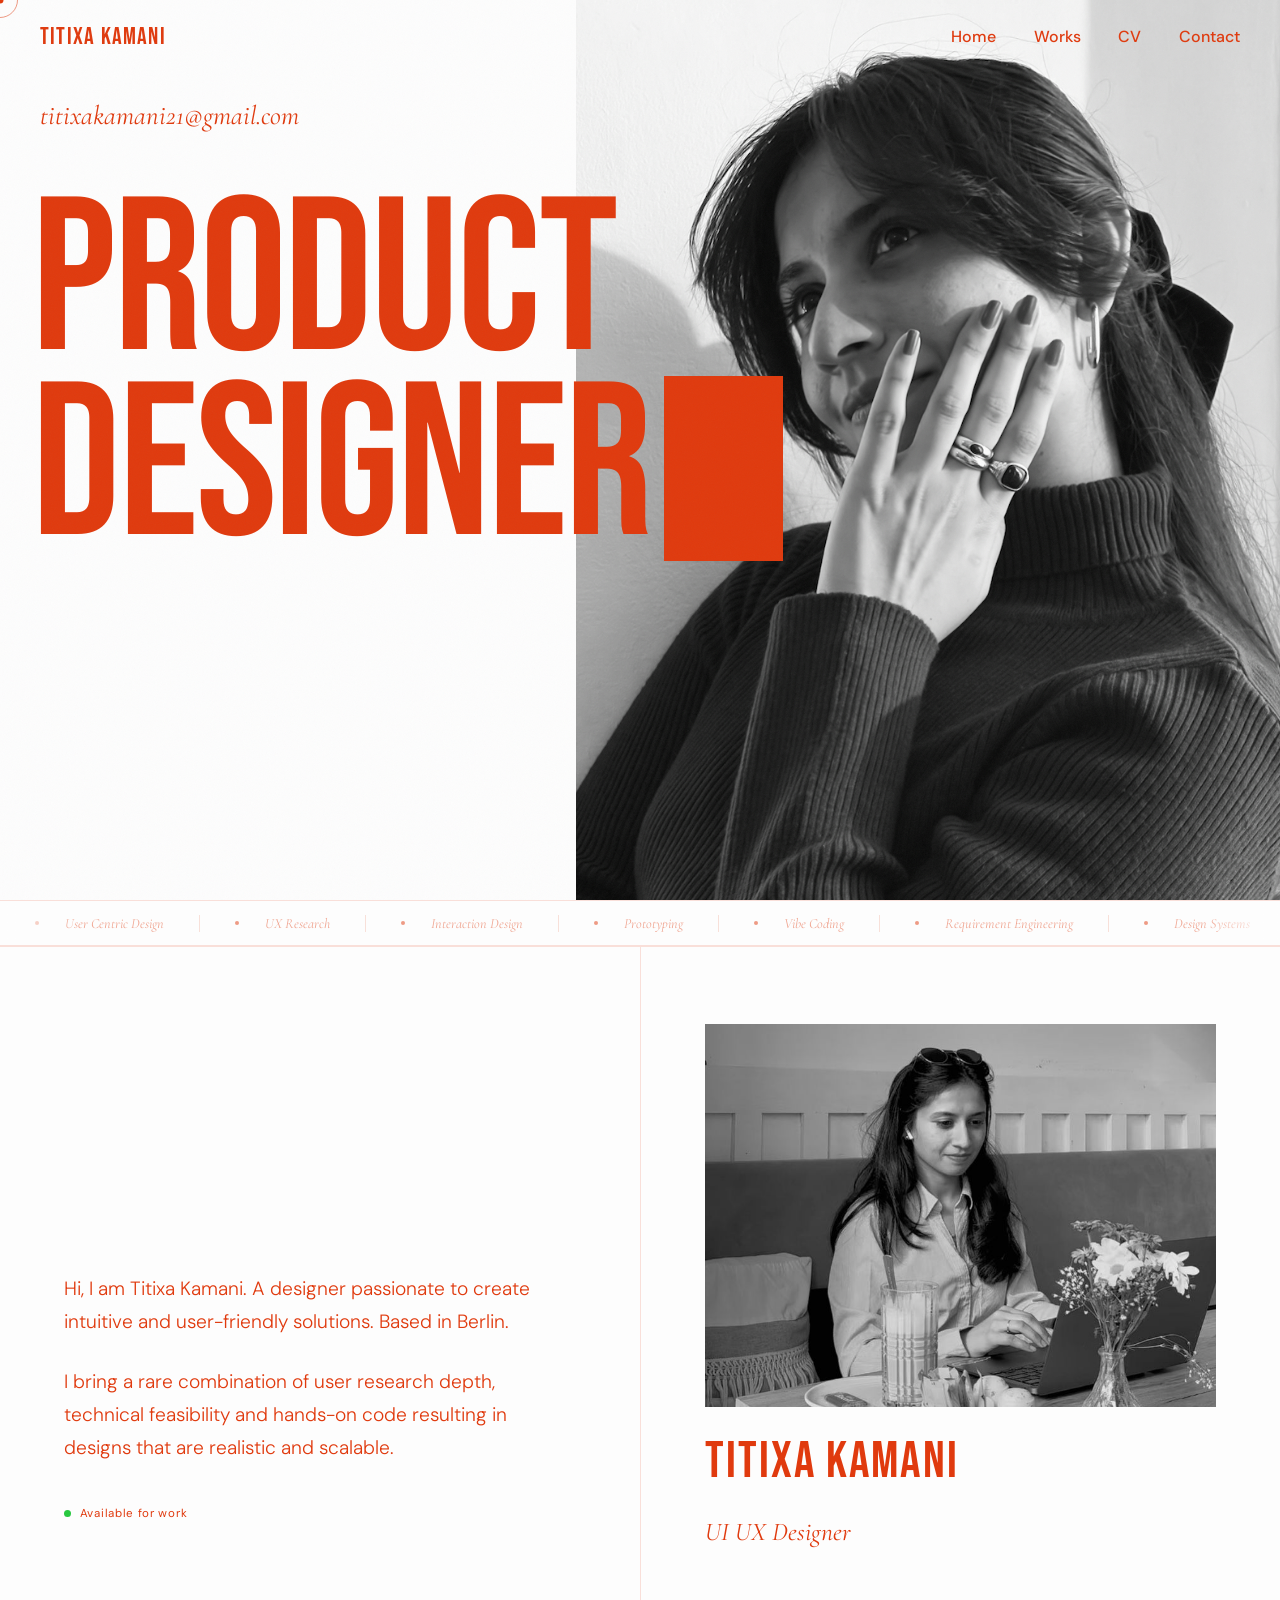
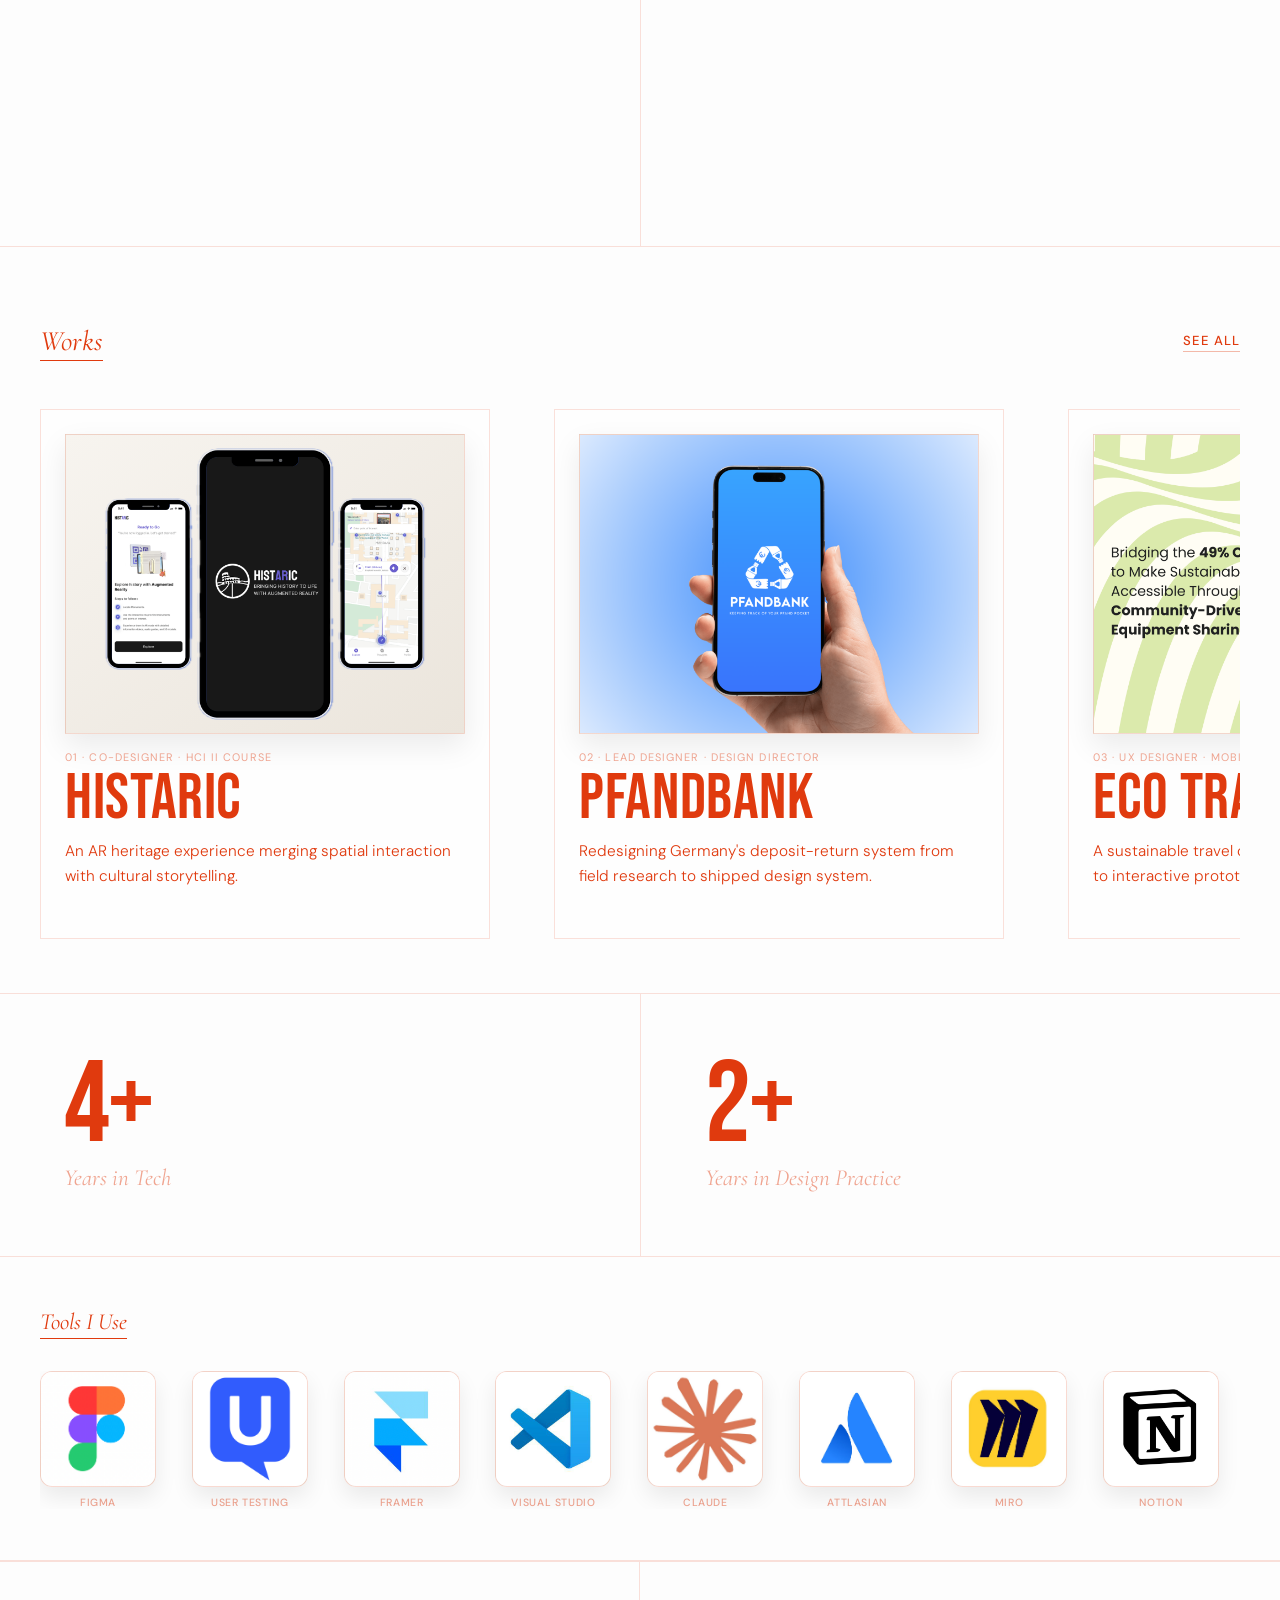
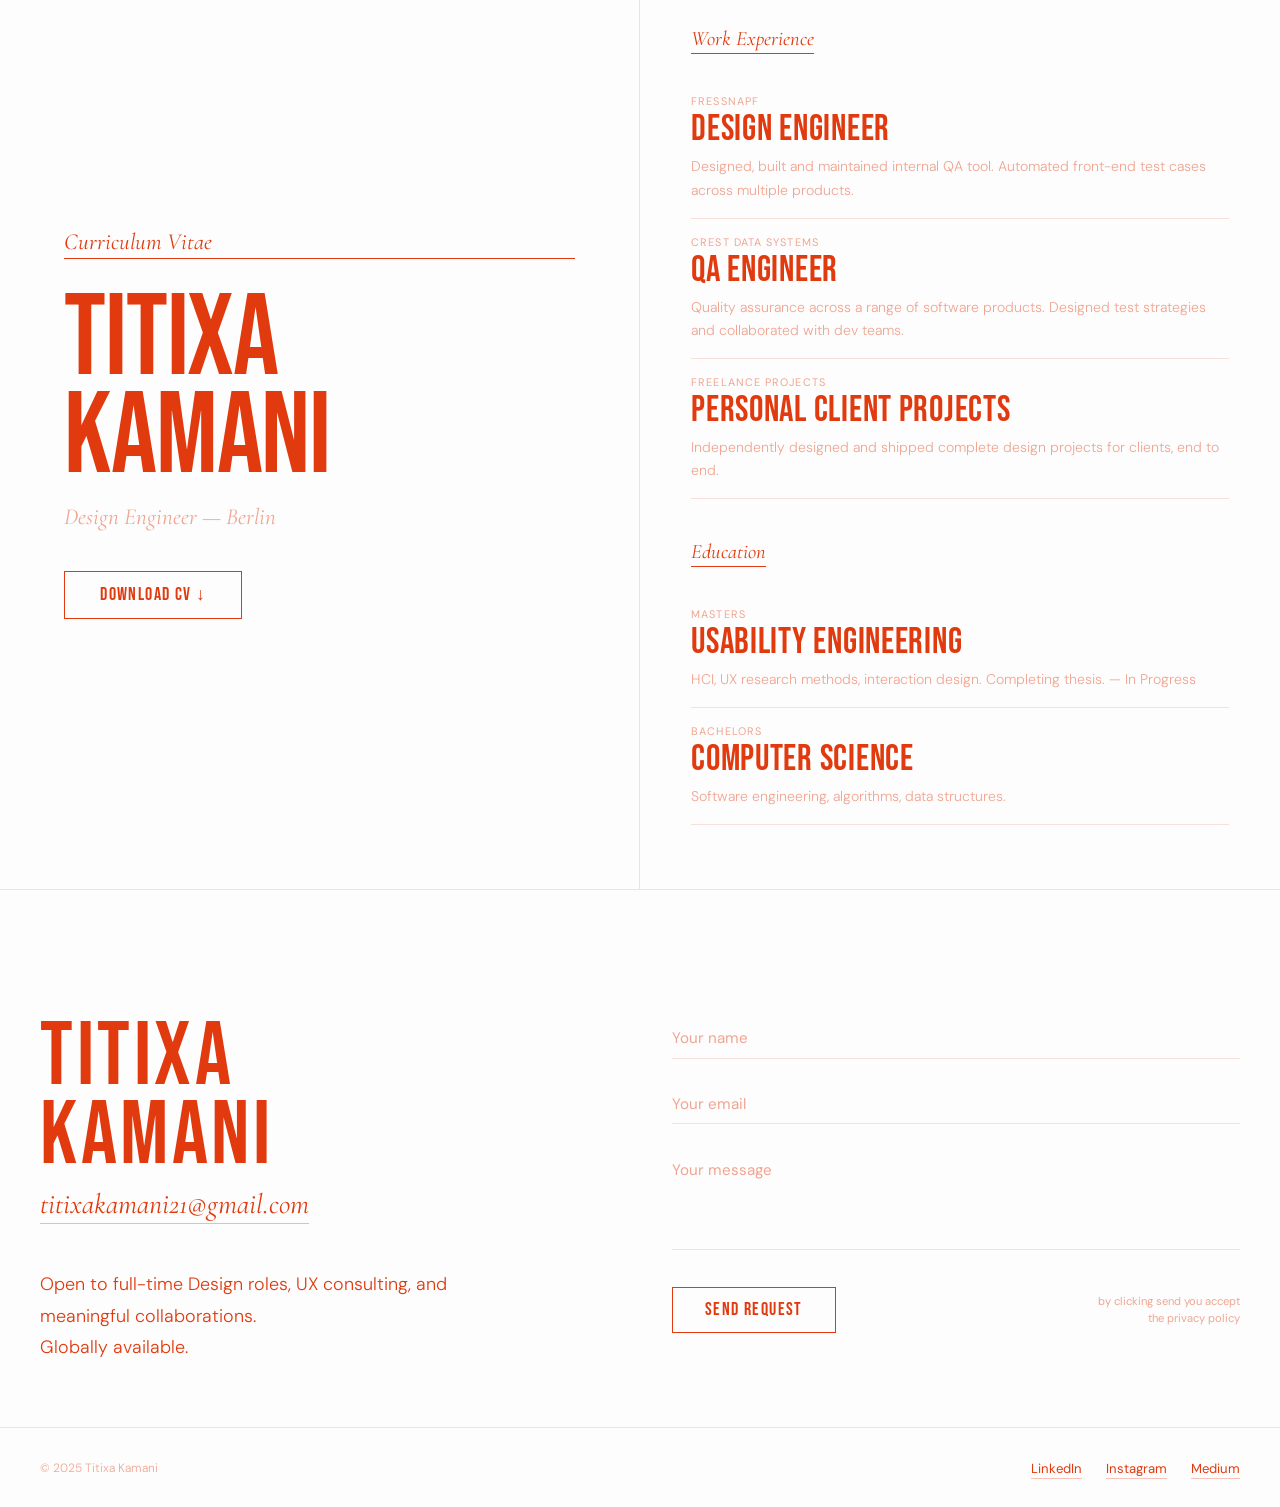
==== index.html @ 3a02780a "curated CV" ====
<!DOCTYPE html>
<html lang="en">
<head>
<meta charset="UTF-8"/>
<meta name="viewport" content="width=device-width, initial-scale=1.0"/>
<title>Titixa Kamani — Design Engineer</title>
<meta name="description" content="Titixa Kamani — Design Engineer."/>
<link rel="preconnect" href="https://fonts.googleapis.com"/>
<link rel="preconnect" href="https://fonts.gstatic.com" crossorigin/>
<link href="https://fonts.googleapis.com/css2?family=Bebas+Neue&family=Cormorant+Garamond:ital,wght@0,400;0,500;1,400;1,500&family=DM+Sans:wght@300;400;500&display=swap" rel="stylesheet"/>
<style>
:root {
  --bg:      hsla(0,0%,99.22%,1);
  --red:     #e03a0e;
  --dim:     rgba(224,58,14,0.45);
  --border:  rgba(224,58,14,0.15);
  --serif:   'Cormorant Garamond', serif;
  --sans:    'DM Sans', sans-serif;
  --display: 'Bebas Neue', sans-serif;
  --ease-out:    cubic-bezier(0.16,1,0.3,1);
  --ease-spring: cubic-bezier(0.34,1.56,0.64,1);
}
*,*::before,*::after{box-sizing:border-box;margin:0;padding:0;}
html{scroll-behavior:smooth;overflow-x:hidden;}
body{width:100%;font-family:var(--sans);color:var(--red);background:var(--bg);overflow-x:hidden;cursor:none;}
a{color:var(--red);text-decoration:none;}
img{display:block;max-width:100%;}

/* ── GRAIN ── */
#grain{position:fixed;inset:0;pointer-events:none;z-index:7000;opacity:0.035;
  background-image:url("data:image/svg+xml,%3Csvg viewBox='0 0 256 256' xmlns='http://www.w3.org/2000/svg'%3E%3Cfilter id='n'%3E%3CfeTurbulence type='fractalNoise' baseFrequency='0.88' numOctaves='4' stitchTiles='stitch'/%3E%3C/filter%3E%3Crect width='100%25' height='100%25' filter='url(%23n)'/%3E%3C/svg%3E");
  background-size:200px;will-change:background-position;}

/* ── PROGRESS ── */
#progress-bar{position:fixed;top:0;left:0;height:2px;width:0%;background:var(--red);z-index:9999;transition:width 0.06s linear;}

/* ── CURSOR ── */
#cursor-dot{position:fixed;width:7px;height:7px;background:var(--red);border-radius:50%;pointer-events:none;z-index:9998;transform:translate(-50%,-50%);transition:width .25s var(--ease-out),height .25s var(--ease-out),opacity .3s ease;}
#cursor-ring{position:fixed;width:36px;height:36px;border:1.5px solid rgba(224,58,14,.5);border-radius:50%;pointer-events:none;z-index:9997;transform:translate(-50%,-50%);transition:width .45s var(--ease-out),height .45s var(--ease-out),border-color .3s ease;}
body.cur-hover #cursor-dot{width:10px;height:10px;}
body.cur-hover #cursor-ring{width:56px;height:56px;border-color:rgba(224,58,14,.3);}
body.cur-link  #cursor-dot{width:5px;height:5px;}
body.cur-link  #cursor-ring{width:72px;height:72px;border-color:rgba(224,58,14,.22);}

/* ── PAGE TRANSITION ── */
#page-out{position:fixed;inset:0;background:var(--bg);z-index:6000;opacity:0;pointer-events:none;transition:opacity 0.5s var(--ease-out);}
#page-out.active{opacity:1;pointer-events:all;}

/* ── LOADER ── */
#loader{position:fixed;inset:0;background:var(--bg);z-index:8000;display:flex;align-items:center;justify-content:center;flex-direction:column;gap:1.8rem;}
#loader.out{animation:loaderOut 0.7s var(--ease-out) both;}
@keyframes loaderOut{from{opacity:1}to{opacity:0;pointer-events:none;visibility:hidden;}}
.loader-word{font-family:var(--display);font-size:clamp(2.5rem,7vw,6rem);letter-spacing:0.04em;overflow:hidden;line-height:1;}
.loader-word span{display:inline-block;animation:charUp .7s var(--ease-out) both;}
.loader-line{height:1px;background:linear-gradient(90deg,transparent,var(--red),transparent);width:0;animation:lineGrow .9s var(--ease-out) .5s both;}
.loader-pct{font-family:var(--sans);font-size:.7rem;letter-spacing:.2em;color:var(--dim);}
@keyframes charUp{from{transform:translateY(110%);opacity:0}to{transform:translateY(0);opacity:1}}
@keyframes lineGrow{from{width:0}to{width:240px}}

/* ── NAV ── */
nav{position:fixed;top:0;left:0;right:0;z-index:500;display:flex;align-items:center;justify-content:space-between;padding:1.4rem 2.5rem;opacity:0;transform:translateY(-12px);transition:opacity .6s ease,transform .6s var(--ease-out),background .4s ease,border-bottom .4s ease;}
nav.loaded{opacity:1;transform:translateY(0);}
nav.scrolled{background:rgba(233,230,224,.92);backdrop-filter:blur(14px);-webkit-backdrop-filter:blur(14px);border-bottom:1px solid var(--border);}
.nav-logo{font-family:var(--display);font-size:clamp(1.25rem,1.9vw,1.8rem);letter-spacing:.05em;transition:opacity .2s;}
.nav-logo:hover{opacity:.6;}
.nav-links{display:flex;gap:2.35rem;list-style:none;align-items:center;}
.nav-links a,.nav-links button{font-family:var(--sans);font-size:clamp(1rem,1.15vw,1.22rem);font-weight:500;position:relative;transition:opacity .2s;background:none;border:none;cursor:none;color:var(--red);padding:0;}
.nav-links a::after,.nav-links button::after{content:'';position:absolute;bottom:-3px;left:0;width:0;height:1px;background:var(--red);transition:width .35s var(--ease-out);}
.nav-links a:hover,.nav-links button:hover{opacity:.7;}
.nav-links a:hover::after,.nav-links button:hover::after{width:100%;}

/* ── REVEAL ── */
.reveal{opacity:0;transform:translateY(36px);transition:opacity .85s var(--ease-out),transform .85s var(--ease-out);}
.reveal-left{opacity:0;transform:translateX(-30px);transition:opacity .85s var(--ease-out),transform .85s var(--ease-out);}
.reveal-right{opacity:0;transform:translateX(30px);transition:opacity .85s var(--ease-out),transform .85s var(--ease-out);}
.reveal.visible,.reveal-left.visible,.reveal-right.visible{opacity:1;transform:none;}
.d1{transition-delay:.1s;}.d2{transition-delay:.2s;}.d3{transition-delay:.3s;}.d4{transition-delay:.4s;}

/* ── HERO ── */
#hero{min-height:100vh;position:relative;overflow:hidden;display:flex;flex-direction:column;justify-content:flex-start;padding-top:clamp(9.5rem,16vh,12.5rem);}
.hero-email{position:absolute;top:6.2rem;left:2.5rem;font-family:var(--serif);font-style:italic;font-size:clamp(1.25rem,2.1vw,2rem);z-index:10;opacity:0;transition:opacity .2s;}
.hero-email:hover{opacity:.6 !important;}
.hero-photo{position:absolute;right:0;top:0;width:55%;height:130%;z-index:1;will-change:transform;overflow:hidden;}
.hero-photo img{width:100%;height:100%;object-fit:cover;object-position:center top;display:block;}
.hero-photo-fallback{display:none;width:100%;height:100%;background:linear-gradient(135deg,#d5d0c8,#c5c0b5);}
.hero-photo img[data-failed="true"]{display:none;}
.hero-photo img[data-failed="true"] ~ .hero-photo-fallback{display:block;}
.hero-type{position:relative;z-index:2;line-height:.82;padding:0 0 .04em 2rem;margin-top:clamp(2.3rem,4.6vh,4.4rem);transform-style:preserve-3d;transition:transform .1s ease;}
.hero-line{display:block;font-family:var(--display);font-size:clamp(15vw,17vw,19vw);color:var(--red);letter-spacing:-.01em;line-height:.84;overflow:hidden;}
.hero-line-inner{display:block;transform:translateY(108%);transition:transform 1s var(--ease-out);}
.hero-line-inner.show{transform:translateY(0);}
.hero-line-type{display:block;font-family:var(--display);font-size:clamp(15vw,17vw,19vw);color:var(--red);letter-spacing:-.01em;line-height:.84;overflow:hidden;}
.hero-typewriter{display:block;transform:translateY(108%);transition:transform 1s var(--ease-out) .15s;}
.hero-typewriter.show{transform:translateY(0);}
.hero-tw-cursor{display:inline-block;width:.55em;height:.85em;background:var(--red);margin-left:.06em;vertical-align:bottom;animation:cursorBlink .85s step-end infinite;}
@keyframes cursorBlink{0%,100%{opacity:1}50%{opacity:0}}
.hero-sub{position:relative;z-index:10;text-align:left;margin-left:2.5rem;margin-top:1rem;opacity:0;transform:translateY(10px);transition:opacity .6s ease,transform .6s var(--ease-out);}
.hero-sub.show{opacity:1;transform:translateY(0);}
.hero-sub span{font-family:var(--serif);font-style:italic;font-size:clamp(1.05rem,1.9vw,1.65rem);display:block;}

/* ── MARQUEE ── */
.marquee-strip{border-top:1px solid var(--border);border-bottom:1px solid var(--border);overflow:hidden;padding:.85rem 0;background:var(--bg);position:relative;z-index:2;}
.marquee-strip::before,.marquee-strip::after{content:'';position:absolute;top:0;bottom:0;width:80px;z-index:2;pointer-events:none;}
.marquee-strip::before{left:0;background:linear-gradient(to right,var(--bg),transparent);}
.marquee-strip::after{right:0;background:linear-gradient(to left,var(--bg),transparent);}
.marquee-track{display:flex;width:max-content;animation:marqueeRoll 28s linear infinite;}
.marquee-row{display:flex;align-items:center;white-space:nowrap;}
.marquee-item{display:flex;align-items:center;gap:1.6rem;padding:0 2.2rem;font-family:var(--serif);font-style:italic;font-size:clamp(.82rem,1.1vw,1rem);color:var(--dim);border-right:1px solid var(--border);}
.marquee-item:last-child{border-right:none;}
.marquee-dot{width:4px;height:4px;border-radius:50%;background:var(--red);opacity:.5;flex-shrink:0;}
@keyframes marqueeRoll{to{transform:translateX(-50%);}}

/* ── INFO ── */
#info{display:grid;grid-template-columns:1fr 1fr;min-height:100vh;border-top:1px solid var(--border);}
.info-left{padding:clamp(4rem,8vw,8rem) clamp(2rem,5vw,5rem);display:flex;flex-direction:column;justify-content:center;}
.info-left p{font-family:var(--sans);font-size:clamp(1rem,1.5vw,1.3rem);line-height:1.72;font-weight:300;max-width:38ch;}
.info-left p+p{margin-top:1.4em;}
.info-highlight{font-weight:500;color:var(--red);}
.info-right{padding:clamp(3rem,6vw,6rem) clamp(2rem,5vw,5rem);border-left:1px solid var(--border);display:flex;flex-direction:column;justify-content:flex-start;gap:1.8rem;}
.info-photo{width:100%;aspect-ratio:4/3;object-fit:cover;object-position:top center;display:block;background:#ccc8c0;}
.info-name{font-family:var(--display);font-size:clamp(2.4rem,4vw,4rem);letter-spacing:.04em;line-height:1;}
.info-role{font-family:var(--serif);font-style:italic;font-size:clamp(1.2rem,2vw,1.9rem);}
/* word-wave */
.word-wave .w{display:inline-block;opacity:0;transform:translateY(16px);transition:opacity 0.5s var(--ease-out),transform 0.5s var(--ease-out);}
.word-wave .w.show{opacity:1;transform:translateY(0);}
/* status badge */
.info-status{display:inline-flex;align-items:center;gap:.55rem;font-family:var(--sans);font-size:.72rem;font-weight:400;letter-spacing:.06em;color:var(--red);opacity:0;transform:translateY(8px);transition:opacity .7s var(--ease-out) .3s,transform .7s var(--ease-out) .3s;}
.info-status.show{opacity:1;transform:translateY(0);}
.status-dot{width:7px;height:7px;border-radius:50%;background:#28c840;flex-shrink:0;animation:statusPulse 2.2s ease-in-out infinite;}
@keyframes statusPulse{0%,100%{box-shadow:0 0 0 0 rgba(40,200,64,.55);}50%{box-shadow:0 0 0 5px rgba(40,200,64,0);}}

/* ── STATS STRIP ── */
#stats-strip{border-top:1px solid var(--border);display:grid;grid-template-columns:1fr 1fr;}
.stat-block{padding:clamp(2.5rem,5vw,5rem) clamp(2rem,5vw,5rem);display:flex;flex-direction:column;gap:.5rem;opacity:0;transform:translateY(20px);transition:opacity .8s var(--ease-out),transform .8s var(--ease-out);}
.stat-block:last-child{border-left:1px solid var(--border);}
.stat-block.visible{opacity:1;transform:translateY(0);}
.stat-block:nth-child(2){transition-delay:.15s;}
.stat-number{font-family:var(--display);font-size:clamp(4rem,9vw,9rem);letter-spacing:-.02em;line-height:.85;}
.stat-label{font-family:var(--serif);font-style:italic;font-size:clamp(1rem,1.8vw,1.6rem);color:var(--dim);}

/* ── WORKS ── */
#works{border-top:1px solid var(--border);padding:clamp(3rem,6vw,6rem) 2.5rem clamp(2rem,4vw,4rem);}
.works-header{margin-bottom:clamp(2rem,4vw,3rem);display:flex;align-items:center;justify-content:space-between;gap:1.5rem;flex-wrap:wrap;}
.works-header-label{font-family:var(--serif);font-style:italic;font-size:clamp(1.3rem,2.2vw,2rem);border-bottom:1px solid var(--red);display:inline-block;padding-bottom:2px;}
.works-header-actions{display:flex;align-items:center;gap:1rem;flex-wrap:wrap;}
.works-hint{font-family:var(--sans);font-size:.75rem;letter-spacing:.12em;text-transform:uppercase;color:var(--dim);}
.works-see-all{font-family:var(--sans);font-size:.82rem;font-weight:500;letter-spacing:.08em;text-transform:uppercase;background:none;border:none;border-bottom:1px solid rgba(224,58,14,.35);color:var(--red);padding:0 0 2px;cursor:none;transition:opacity .2s ease,border-color .2s ease;}
.works-see-all:hover{opacity:.7;border-color:var(--red);}
.works-rail{display:grid;grid-auto-flow:column;grid-auto-columns:minmax(450px,45vw);gap:4rem;overflow-x:auto;overflow-y:visible;scroll-snap-type:x proximity;padding-bottom:.2rem;scrollbar-width:thin;scrollbar-color:rgba(224,58,14,.35) transparent;}
.works-rail::-webkit-scrollbar{height:8px;}
.works-rail::-webkit-scrollbar-thumb{background:rgba(224,58,14,.3);border-radius:999px;}
.works-rail.show-all{grid-auto-flow:row;grid-auto-columns:unset;grid-template-columns:repeat(3,minmax(0,1fr));overflow:visible;}
.project-card{border:1px solid var(--border);display:flex;flex-direction:column;min-height:100%;min-height:530px;padding:1.5rem;text-decoration:none;position:relative;overflow:hidden;background:rgba(255,255,255,.4);scroll-snap-align:start;transition:border-color .3s ease,transform .35s var(--ease-out),box-shadow .35s var(--ease-out);}
.project-row-wash{position:absolute;inset:0;background:var(--red);transform:translateY(100%);transition:transform 0.65s cubic-bezier(0.4,0,0.2,1);pointer-events:none;z-index:0;}
.project-card:hover .project-row-wash{transform:translateY(0);}
.project-row-left{display:flex;flex-direction:column;gap:.4rem;position:relative;z-index:1;flex:1;padding-top:1rem;}
.project-meta{font-family:var(--sans);font-size:.68rem;font-weight:400;letter-spacing:.1em;text-transform:uppercase;color:var(--dim);transition:color 0.3s ease;}
.project-title{font-family:var(--display);font-size:clamp(2.4rem,5vw,4.8rem);letter-spacing:.01em;line-height:.9;transition:color 0.3s ease,letter-spacing .35s var(--ease-out);}
.project-desc{font-family:var(--sans);font-size:clamp(.85rem,1.2vw,1rem);font-weight:300;line-height:1.6;max-width:40ch;margin-top:.3rem;color:var(--red);transition:color 0.3s ease;}
.project-card:hover .project-meta,.project-card:hover .project-title,.project-card:hover .project-desc{color:var(--bg);}
.project-row-right{display:flex;flex-direction:column;align-items:flex-start;gap:.8rem;position:relative;z-index:1;}
.project-thumb{width:100%;aspect-ratio:4/3;border:1px solid var(--border);overflow:hidden;background:linear-gradient(145deg,#f7f4ef,#ebe5dc);box-shadow:0 12px 28px rgba(0,0,0,.08);transition:transform .45s var(--ease-out),border-color .3s ease,box-shadow .3s ease;}
.project-thumb img{width:100%;height:100%;object-fit:cover;object-position:center;transition:transform .55s var(--ease-out);}
.project-card:hover{transform:translateY(-6px);border-color:rgba(224,58,14,.22);box-shadow:0 20px 44px rgba(224,58,14,.12);}
.project-card:hover .project-thumb{border-color:rgba(233,230,224,.35);box-shadow:0 18px 36px rgba(0,0,0,.15);}
.project-card:hover .project-thumb img{transform:scale(1.04);}

/* ── TOOLS — icon strip ── */
#tools{border-top:1px solid var(--border);}
.tools-strip-wrap{padding:clamp(2.5rem,4vw,4rem) 2.5rem;border-bottom:1px solid var(--border);}
.tools-strip-label{font-family:var(--serif);font-style:italic;font-size:clamp(1.1rem,1.8vw,1.7rem);border-bottom:1px solid var(--red);display:inline-block;padding-bottom:2px;margin-bottom:2rem;}
.tools-marquee{overflow-x:hidden;overflow-y:visible;position:relative;}
.tools-icon-track{display:flex;width:max-content;animation:toolsMarquee 24s linear infinite;will-change:transform;}
.tools-icon-row{display:flex;align-items:center;gap:clamp(1.2rem,2.8vw,3rem);flex-wrap:nowrap;padding-right:clamp(1.5rem,4vw,4rem);}
:root{--tool-frame-size:116px;}
.tool-icon-item{
  display:flex;flex-direction:column;align-items:center;gap:.55rem;
  opacity:1;transform:none;transition:none;
  width:var(--tool-frame-size);min-width:var(--tool-frame-size);max-width:var(--tool-frame-size);
  transform-style:preserve-3d;
}
.tool-icon-item.visible{opacity:1;transform:none;}
.tool-icon-item:nth-child(1){transition-delay:.05s;}
.tool-icon-item:nth-child(2){transition-delay:.12s;}
.tool-icon-item:nth-child(3){transition-delay:.19s;}
.tool-icon-item:nth-child(4){transition-delay:.26s;}
.tool-icon-item:nth-child(5){transition-delay:.33s;}
.tool-icon-item:nth-child(6){transition-delay:.40s;}
.tool-icon-item:nth-child(7){transition-delay:.47s;}
.tool-icon-placeholder{
  width:var(--tool-frame-size);
  height:var(--tool-frame-size);
  border:1px solid rgba(224,58,14,.18);
  border-radius:12px;
  display:flex;align-items:center;justify-content:center;
  overflow:hidden;
  background:linear-gradient(145deg,#ffffff,#f1eee8);
  box-shadow:0 10px 22px rgba(0,0,0,.08),inset 0 1px 0 rgba(255,255,255,.9),inset 0 -1px 0 rgba(0,0,0,.05);
  transform-style:preserve-3d;
  transition:none;
}
.tool-icon-placeholder img{
  width:100%;
  height:100%;
  object-fit:cover;
  object-position:center;
  display:block;
}
.tool-icon-placeholder img.fit-tight{transform:none;}
.tool-icon-placeholder img.fit-tight-plus{transform:none;}
.tool-icon-placeholder.empty::after{content:'';display:block;width:40%;height:40%;border:1px dashed var(--dim);border-radius:50%;}
.tool-icon-item:hover .tool-icon-placeholder{transform:none;border-color:rgba(224,58,14,.18);box-shadow:0 10px 22px rgba(0,0,0,.08),inset 0 1px 0 rgba(255,255,255,.9),inset 0 -1px 0 rgba(0,0,0,.05);}
.tool-icon-label{font-family:var(--sans);font-size:clamp(.58rem,.82vw,.76rem);font-weight:500;letter-spacing:.06em;text-transform:uppercase;color:var(--dim);transition:none;text-align:center;white-space:nowrap;}
.tool-icon-item:hover .tool-icon-label{color:var(--dim);}
.tools-strip-wrap:hover .tools-icon-track{animation-play-state:paused;}
@keyframes toolsMarquee{from{transform:translateX(0);}to{transform:translateX(-50%);}}
@media (prefers-reduced-motion: reduce){.tools-icon-track{animation:none;}}

/* ── MY PROCESS — full width ── */
.process-full{display:grid;grid-template-columns:1fr 1fr;min-height:70vh;}
.process-full-left{padding:clamp(4rem,7vw,7rem) clamp(2rem,5vw,5rem);display:flex;flex-direction:column;justify-content:center;border-right:1px solid var(--border);}
.process-full-right{padding:clamp(3rem,5vw,5rem) clamp(2rem,4vw,4rem);display:flex;flex-direction:column;justify-content:center;}
.process-heading{font-family:var(--serif);font-style:italic;font-size:clamp(1.2rem,2vw,1.9rem);border-bottom:1px solid var(--red);display:inline-block;padding-bottom:2px;margin-bottom:.6rem;opacity:0;transform:translateY(16px);transition:opacity .7s var(--ease-out),transform .7s var(--ease-out);}
.process-heading.visible{opacity:1;transform:translateY(0);}
.process-big-title{font-family:var(--display);font-size:clamp(4rem,9vw,10rem);letter-spacing:-.01em;line-height:.85;opacity:0;transform:translateY(24px);transition:opacity .8s var(--ease-out) .1s,transform .8s var(--ease-out) .1s;}
.process-big-title.visible{opacity:1;transform:translateY(0);}
.process-sub{font-family:var(--sans);font-size:clamp(.82rem,1.2vw,1rem);font-weight:300;color:var(--dim);margin-top:1.2rem;max-width:30ch;opacity:0;transition:opacity .7s var(--ease-out) .2s;}
.process-sub.visible{opacity:1;}
.process-timeline{display:flex;flex-direction:column;gap:0;width:100%;opacity:0;transform:translateY(20px);transition:opacity .7s var(--ease-out) .2s,transform .7s var(--ease-out) .2s;}
.process-timeline.visible{opacity:1;transform:translateY(0);}
.process-line-track{position:relative;height:2px;background:var(--border);margin:1.4rem 0;overflow:visible;}
.process-line-fill{position:absolute;left:0;top:0;height:100%;width:0%;background:var(--red);transition:width 1.6s cubic-bezier(0.4,0,0.2,1);}
.process-line-fill.go{width:100%;}
.process-step-row{display:grid;grid-template-columns:auto 1fr;gap:1rem;align-items:start;padding:.8rem 0;border-bottom:1px solid var(--border);opacity:0;transform:translateX(-16px);transition:opacity .6s var(--ease-out),transform .6s var(--ease-out);}
.process-step-row:first-child{border-top:1px solid var(--border);}
.process-step-row.visible{opacity:1;transform:translateX(0);}
.process-step-row:nth-child(1){transition-delay:.05s;}
.process-step-row:nth-child(2){transition-delay:.18s;}
.process-step-row:nth-child(3){transition-delay:.31s;}
.process-step-row:nth-child(4){transition-delay:.44s;}
.process-step-num{font-family:var(--sans);font-size:.65rem;font-weight:400;letter-spacing:.12em;color:var(--dim);min-width:2rem;padding-top:.4rem;transition:color .4s ease;}
.process-step-body{}
.process-step-name{font-family:var(--display);font-size:clamp(1.8rem,3.5vw,3.2rem);letter-spacing:.02em;line-height:.9;color:var(--dim);transition:color .4s ease,letter-spacing .35s var(--ease-out);}
.process-step-row.active .process-step-num{color:var(--red);}
.process-step-row.active .process-step-name{color:var(--red);letter-spacing:.05em;}
.process-arrow{font-family:var(--sans);font-size:.7rem;letter-spacing:.1em;color:var(--dim);text-align:center;padding:.3rem 0;opacity:0;transition:opacity .5s ease;}
.process-arrow.visible{opacity:1;}
@media(max-width:860px){
  .process-full{grid-template-columns:1fr;}
  .process-full-left{border-right:none;border-bottom:1px solid var(--border);}
  .process-step-name{font-size:clamp(1.6rem,6vw,2.4rem);}
}

/* ── CONTACT ── */
#contact{border-top:1px solid var(--border);padding:clamp(5rem,10vw,10rem) 2.5rem clamp(3rem,5vw,5rem);display:grid;grid-template-columns:1fr 1fr;gap:4rem;align-items:start;}
.contact-big-name{font-family:var(--display);font-size:clamp(3.5rem,7vw,8rem);letter-spacing:.04em;line-height:.88;}
.contact-name-letter{display:inline-block;opacity:0;transform:translateY(40px);transition:opacity .5s var(--ease-out),transform .5s var(--ease-out);}
.contact-name-letter.show{opacity:1;transform:translateY(0);}
.contact-big-email{font-family:var(--serif);font-style:italic;font-size:clamp(1.2rem,2.2vw,2.2rem);display:inline-block;margin-top:.4em;border-bottom:1px solid rgba(224,58,14,.35);padding-bottom:2px;transition:opacity .2s;}
.contact-big-email:hover{opacity:.6;}
.contact-right p{font-family:var(--sans);font-size:clamp(.9rem,1.4vw,1.15rem);line-height:1.75;font-weight:300;max-width:36ch;}
.contact-right p+p{margin-top:1.2em;}
.contact-cta{font-family:var(--display);font-size:clamp(1.3rem,2.2vw,2rem);letter-spacing:.05em;border-bottom:1px solid var(--red);padding-bottom:2px;display:inline-block;margin-top:2rem;transition:opacity .2s ease,letter-spacing .35s var(--ease-out);background:none;border-top:none;border-left:none;border-right:none;cursor:none;color:var(--red);}
.contact-cta:hover{opacity:.6;letter-spacing:.1em;}

/* ── FOOTER ── */
footer{border-top:1px solid var(--border);padding:1.8rem 2.5rem;display:flex;justify-content:space-between;align-items:center;flex-wrap:wrap;gap:1rem;}
.footer-copy{font-family:var(--sans);font-size:.75rem;font-weight:300;color:var(--dim);}
.footer-links{display:flex;gap:1.5rem;list-style:none;}
.footer-links a,.footer-links button{font-family:var(--sans);font-size:.82rem;padding-bottom:1px;transition:opacity .2s;background:none;border:none;border-bottom:1px solid rgba(224,58,14,.3);cursor:none;color:var(--red);}
.footer-links a:hover,.footer-links button:hover{opacity:.6;}

/* ── CONTACT POPUP ── */
.contact-overlay{position:fixed;inset:0;background:rgba(233,230,224,.7);backdrop-filter:blur(16px);-webkit-backdrop-filter:blur(16px);z-index:5000;display:flex;align-items:center;justify-content:center;opacity:0;visibility:hidden;transition:opacity .4s ease,visibility .4s ease;}
.contact-overlay.active{opacity:1;visibility:visible;}
.contact-popup{background:var(--bg);border:1px solid var(--border);border-radius:4px;width:min(520px,90vw);padding:3rem 2.5rem;transform:translateY(20px) scale(.97);transition:transform .5s var(--ease-out);position:relative;}
.contact-overlay.active .contact-popup{transform:translateY(0) scale(1);}
.contact-close{position:absolute;top:1.2rem;right:1.2rem;width:32px;height:32px;border:1px solid var(--border);border-radius:50%;background:none;cursor:none;display:flex;align-items:center;justify-content:center;font-size:1rem;color:var(--dim);transition:all .3s ease;}
.contact-close:hover{border-color:var(--red);color:var(--red);}
.contact-popup-title{font-family:var(--display);font-size:clamp(2rem,4vw,3rem);letter-spacing:.04em;margin-bottom:.3rem;}
.contact-popup-sub{font-family:var(--serif);font-style:italic;font-size:1.1rem;color:var(--dim);margin-bottom:2rem;}
.cf-field{margin-bottom:1.6rem;position:relative;}
.cf-field input,.cf-field textarea{width:100%;background:transparent;border:none;border-bottom:1px solid var(--border);padding:.6rem 0;font-family:var(--sans);font-size:.95rem;color:var(--red);outline:none;transition:border-color .4s ease;resize:none;}
.cf-field input::placeholder,.cf-field textarea::placeholder{color:var(--dim);}
.cf-field input:focus,.cf-field textarea:focus{border-bottom-color:var(--red);}
.cf-field::after{content:'';position:absolute;bottom:0;left:0;width:0;height:2px;background:var(--red);transition:width .5s var(--ease-out);}
.cf-field:focus-within::after{width:100%;}
.cf-footer{display:flex;align-items:center;justify-content:space-between;gap:1rem;margin-top:2rem;flex-wrap:wrap;}
.cf-send{font-family:var(--display);font-size:1.1rem;letter-spacing:.08em;border:1px solid var(--red);background:transparent;color:var(--red);padding:.7rem 2rem;cursor:none;transition:all .4s var(--ease-out);position:relative;overflow:hidden;}
.cf-send::before{content:'';position:absolute;inset:0;background:var(--red);transform:scaleX(0);transform-origin:left;transition:transform .5s var(--ease-out);z-index:-1;}
.cf-send:hover{color:var(--bg);}
.cf-send:hover::before{transform:scaleX(1);}
.cf-privacy{font-family:var(--sans);font-size:.7rem;color:var(--dim);line-height:1.5;max-width:160px;text-align:right;}

/* ── RESPONSIVE ── */
@media(max-width:860px){
  body{cursor:auto;}
  #cursor-dot,#cursor-ring{display:none;}
  #info,#tools,#contact{grid-template-columns:1fr;}
  .info-right{border-left:none;border-top:1px solid var(--border);}
  .tools-right{border-left:none;border-top:1px solid var(--border);}
  .hero-line,.hero-line-type{font-size:20vw;}
  .hero-photo{width:60%;}
  .works-rail{grid-auto-columns:minmax(300px,80vw);gap:1.4rem;}
  .works-rail.show-all{grid-template-columns:1fr;}
  #hero{padding-top:7.5rem;min-height:auto;padding-bottom:3rem;}
  .hero-photo{position:relative;width:min(100%,520px);height:auto;order:-1;margin:0 auto 2rem;}
  .hero-photo img,.hero-photo-fallback{aspect-ratio:4/5;height:auto;}
  .hero-email,.hero-sub{position:relative;left:auto;top:auto;margin-left:1.5rem;}
  .hero-email{display:inline-block;margin-bottom:1rem;}
  .hero-type{padding-right:1.5rem;}
  nav{padding:1rem 1.5rem;align-items:flex-start;gap:1rem;}
  .nav-links{gap:1rem;flex-wrap:wrap;justify-content:flex-end;}
  .stat-block:last-child{border-left:none;border-top:1px solid var(--border);}
  #stats-strip{grid-template-columns:1fr;}
  .process-step-row,.cf-footer{grid-template-columns:1fr;}
  .contact-big-name{font-size:clamp(2.8rem,12vw,5rem);}
}
@media(max-width:560px){
  .hero-photo{width:min(100%,360px);margin-bottom:1.5rem;}
  nav{padding:0.95rem 1rem;flex-wrap:wrap;align-items:flex-start;row-gap:.6rem;overflow-x:clip;}
  .nav-logo{font-size:1.3rem;}
  .nav-links{width:100%;gap:.7rem;justify-content:space-between;flex-wrap:nowrap;}
  .nav-links li{flex:0 0 auto;}
  .nav-links a,.nav-links button{font-size:.95rem;}
  #info,#works,#tools,.tools-strip-wrap,#contact,footer{padding-left:1rem;padding-right:1rem;}
  .hero-email,.hero-sub{margin-left:1rem;}
  .hero-type{padding-left:1rem;padding-right:1rem;margin-top:1rem;}
  .hero-line,.hero-line-type{font-size:22vw;line-height:.9;}
  .info-left,.info-right,.process-full-left,.process-full-right,.stat-block{padding-left:1rem;padding-right:1rem;}
  .project-title{font-size:clamp(2.1rem,14vw,3.6rem);}
  .works-header{align-items:flex-start;}
  .works-header-actions{width:100%;justify-content:space-between;}
  .works-rail{grid-auto-columns:minmax(280px,88vw);gap:1.2rem;}
  .project-card{padding:.9rem;min-height:620px;}
  .tools-strip-wrap{padding-top:2rem;padding-bottom:2rem;}
  .tool-icon-item,.tool-icon-placeholder{width:104px;min-width:104px;max-width:104px;height:104px;}
  .tool-icon-placeholder{background:#ffffff;}
  .tool-icon-placeholder img{object-fit:contain;padding:0.45rem;}
  .contact-popup{padding:2.2rem 1.2rem 1.5rem;}
  .cf-send{width:100%;}
  .cf-privacy{max-width:none;text-align:left;}
}
</style>
</head>
<body>

<div id="grain" aria-hidden="true"></div>
<div id="progress-bar"></div>
<div id="cursor-dot"></div>
<div id="cursor-ring"></div>
<div id="page-out"></div>

<!-- LOADER -->
<div id="loader">
  <div class="loader-word">
    <span style="animation-delay:.00s">T</span><span style="animation-delay:.04s">I</span><span style="animation-delay:.08s">T</span><span style="animation-delay:.12s">I</span><span style="animation-delay:.16s">X</span><span style="animation-delay:.20s">A</span>&nbsp;<span style="animation-delay:.28s">K</span><span style="animation-delay:.32s">A</span><span style="animation-delay:.36s">M</span><span style="animation-delay:.40s">A</span><span style="animation-delay:.44s">N</span><span style="animation-delay:.48s">I</span>
  </div>
  <div class="loader-line"></div>
  <div class="loader-pct" id="loader-pct">0%</div>
</div>

<!-- NAV -->
<nav id="main-nav">
  <a href="#hero" class="nav-logo">TITIXA KAMANI</a>
  <ul class="nav-links">
    <li><a href="#info">Home</a></li>
    <li><a href="#works">Works</a></li>
    <li><a href="#cv">CV</a></li>
    <li><a href="#contact">Contact</a></li>
  </ul>
</nav>

<!-- HERO -->
<section id="hero">
  <a href="mailto:titixakamani21@gmail.com" class="hero-email" id="hero-email">titixakamani21@gmail.com</a>
  <div class="hero-photo" id="hero-photo">
    <img src="titixakamani1.png" alt="Titixa Kamani" onerror="this.setAttribute('data-failed','true')"/>
    <div class="hero-photo-fallback"></div>
  </div>
  <div class="hero-type" id="hero-type">
    <span class="hero-line"><span class="hero-line-inner" id="hl1">PRODUCT</span></span>
    <span class="hero-line-type">
      <span class="hero-typewriter" id="hero-tw">
        <span id="tw-text"></span><span class="hero-tw-cursor"></span>
      </span>
    </span>
  </div>
  <div class="hero-sub" id="hero-sub"><span></span></div>
</section>

<!-- MARQUEE -->
<div class="marquee-strip">
  <div class="marquee-track">
    <div class="marquee-row">
      <div class="marquee-item"><span class="marquee-dot"></span>User Centric Design</div>
      <div class="marquee-item"><span class="marquee-dot"></span>UX Research</div>
      <div class="marquee-item"><span class="marquee-dot"></span>Interaction Design</div>
      <div class="marquee-item"><span class="marquee-dot"></span>Prototyping</div>
      <div class="marquee-item"><span class="marquee-dot"></span>Vibe Coding</div>
      <div class="marquee-item"><span class="marquee-dot"></span>Requirement Engineering</div>
      <div class="marquee-item"><span class="marquee-dot"></span>Design Systems</div>
      <div class="marquee-item"><span class="marquee-dot"></span>Journey Mapping</div>
      <div class="marquee-item"><span class="marquee-dot"></span>Market Research</div>
      <div class="marquee-item"><span class="marquee-dot"></span>Card Sorting</div>
      <div class="marquee-item"><span class="marquee-dot"></span>End-to-End Testing</div>
      <div class="marquee-item"><span class="marquee-dot"></span>Problem Solving</div>
    </div>
    <div class="marquee-row" aria-hidden="true">
      <div class="marquee-item"><span class="marquee-dot"></span>User Centric Design</div>
      <div class="marquee-item"><span class="marquee-dot"></span>UX Research</div>
      <div class="marquee-item"><span class="marquee-dot"></span>Interaction Design</div>
      <div class="marquee-item"><span class="marquee-dot"></span>Prototyping</div>
      <div class="marquee-item"><span class="marquee-dot"></span>Vibe Coding</div>
      <div class="marquee-item"><span class="marquee-dot"></span>Requirement Engineering</div>
      <div class="marquee-item"><span class="marquee-dot"></span>Design Systems</div>
      <div class="marquee-item"><span class="marquee-dot"></span>Journey Mapping</div>
      <div class="marquee-item"><span class="marquee-dot"></span>Market Research</div>
      <div class="marquee-item"><span class="marquee-dot"></span>Card Sorting</div>
      <div class="marquee-item"><span class="marquee-dot"></span>End-to-End Testing</div>
      <div class="marquee-item"><span class="marquee-dot"></span>Problem Solving</div>
    </div>
  </div>
</div>

<!-- INFO -->
<section id="info">
  <div class="info-left">
    <p class="word-wave" data-wave="2">Hi, I am Titixa Kamani. A designer passionate to create intuitive and user-friendly solutions. Based in Berlin.</p>
    <p class="word-wave" data-wave="3">I bring a rare combination of <span class="info-highlight">user research depth</span>, <span class="info-highlight">technical feasibility</span> and <span class="info-highlight">hands-on code</span> resulting in designs that are realistic and scalable.</p><br><br>
    <div class="info-status" id="info-status">
      <span class="status-dot"></span>Available for work
    </div>
  </div>
  <div class="info-right">
    <img class="info-photo reveal-right" src="titixakamani2.png" alt="Titixa Kamani"
      onerror="this.style.background='#ccc8c0';this.removeAttribute('src');"/>
    <div class="info-name reveal d1">TITIXA KAMANI</div>
    <div class="info-role reveal d2">UI UX Designer</div>
  </div>
</section>

<!-- WORKS -->
<section id="works">
  <div class="works-header reveal">
    <span class="works-header-label">Works</span>
    <div class="works-header-actions">
      <button class="works-see-all" id="works-see-all" type="button" aria-expanded="false">See All</button>
    </div>
  </div>

  <div class="works-rail" id="works-rail">
    <a href="case-study-3.html" class="project-card reveal cs-link">
      <div class="project-row-wash"></div>
      <div class="project-row-right">
        <div class="project-thumb">
          <img src="HistARicThumbnail.png" alt="Histaric case study thumbnail" onerror="this.style.display='none';this.parentElement.style.background='#ebe5dc';"/>
        </div>
      </div>
      <div class="project-row-left">
        <span class="project-meta">01 · Co-Designer · HCI II Course</span>
        <span class="project-title">HISTARIC</span>
        <span class="project-desc">An AR heritage experience merging spatial interaction with cultural storytelling.</span>
      </div>
    </a>

    <a href="case-study-2.html" class="project-card reveal d1 cs-link">
      <div class="project-row-wash"></div>
      <div class="project-row-right">
        <div class="project-thumb">
          <img src="Pfandbank casestudy.png" alt="Pfandbank case study thumbnail" onerror="this.style.display='none';this.parentElement.style.background='#ebe5dc';"/>
        </div>
      </div>
      <div class="project-row-left">
        <span class="project-meta">02 · Lead Designer · Design Director</span>
        <span class="project-title">PFANDBANK</span>
        <span class="project-desc">Redesigning Germany's deposit-return system from field research to shipped design system.</span>
      </div>
    </a>

    <a href="case-study-1.html" class="project-card reveal d2 cs-link">
      <div class="project-row-wash"></div>
      <div class="project-row-right">
        <div class="project-thumb">
          <img src="eco-travel-aid-thumbnail.png" alt="Eco Travel-Aid case study thumbnail" onerror="this.style.display='none';this.parentElement.style.background='#ebe5dc';"/>
        </div>
      </div>
      <div class="project-row-left">
        <span class="project-meta">03 · UX Designer · Mobile App</span>
        <span class="project-title">ECO TRAVEL-AID</span>
        <span class="project-desc">A sustainable travel companion from persona research to interactive prototype.</span>
      </div>
    </a>
  </div>
</section>

<!-- STATS STRIP -->
<section id="stats-strip">
  <div class="stat-block" id="stat-1">
    <span class="stat-number">4+</span>
    <span class="stat-label">Years in Tech</span>
  </div>
  <div class="stat-block" id="stat-2">
    <span class="stat-number">2+</span>
    <span class="stat-label">Years in Design Practice</span>
  </div>
</section>

<!-- TOOLS + PROCESS -->
<section id="tools">

  <!-- Icon strip -->
  <div class="tools-strip-wrap" id="tools-strip">
    <div class="tools-strip-label reveal">Tools I Use</div>
    <div class="tools-marquee">
      <div class="tools-icon-track">
        <div class="tools-icon-row">

          <div class="tool-icon-item">
            <div class="tool-icon-placeholder">
              <img class="fit-tight" src="icon-figma.png" alt="Figma" onerror="this.style.display='none';this.parentElement.classList.add('empty')"/>
            </div>
            <span class="tool-icon-label">Figma</span>
          </div>

          <div class="tool-icon-item">
            <div class="tool-icon-placeholder">
              <img src="icon-Usertesting.png" alt="Usertesting" onerror="this.style.display='none';this.parentElement.classList.add('empty')"/>
            </div>
            <span class="tool-icon-label">User Testing</span>
          </div>

          <div class="tool-icon-item">
            <div class="tool-icon-placeholder">
              <img class="fit-tight-plus" src="icon-framer.png" alt="Framer" onerror="this.style.display='none';this.parentElement.classList.add('empty')"/>
            </div>
            <span class="tool-icon-label">Framer</span>
          </div>

          <div class="tool-icon-item">
            <div class="tool-icon-placeholder">
              <img src="icon-vscode.png" alt="Visual Studio" onerror="this.style.display='none';this.parentElement.classList.add('empty')"/>
            </div>
            <span class="tool-icon-label">Visual Studio</span>
          </div>

          <div class="tool-icon-item">
            <div class="tool-icon-placeholder">
              <img src="icon-claude.png" alt="Claude" onerror="this.style.display='none';this.parentElement.classList.add('empty')"/>
            </div>
            <span class="tool-icon-label">Claude</span>
          </div>

          <div class="tool-icon-item">
            <div class="tool-icon-placeholder">
              <img src="icon-attlasian.png" alt="Attlasian" onerror="this.style.display='none';this.parentElement.classList.add('empty')"/>
            </div>
            <span class="tool-icon-label">Attlasian</span>
          </div>

          <div class="tool-icon-item">
            <div class="tool-icon-placeholder">
              <img class="fit-tight-plus" src="icon-miro.png" alt="Miro" onerror="this.style.display='none';this.parentElement.classList.add('empty')"/>
            </div>
            <span class="tool-icon-label">Miro</span>
          </div>

          <div class="tool-icon-item">
            <div class="tool-icon-placeholder">
              <img src="icon-notion.png" alt="Notion" onerror="this.style.display='none';this.parentElement.classList.add('empty')"/>
            </div>
            <span class="tool-icon-label">Notion</span>
          </div>
        </div>
      </div>
    </div>
  </div>

  <!-- CV -->
<section id="cv" style="border-top:1px solid var(--border); display:grid; grid-template-columns:1fr 1fr; min-height:auto;">

  <div style="padding:clamp(4rem,7vw,7rem) clamp(2rem,5vw,5rem); border-right:1px solid var(--border); display:flex; flex-direction:column; justify-content:center;">
    <span class="reveal" style="font-family:var(--serif); font-style:italic; font-size:clamp(1.1rem,1.8vw,1.7rem); border-bottom:1px solid var(--red); display:inline-block; padding-bottom:2px; margin-bottom:2rem;">Curriculum Vitae</span>
    <div class="reveal d1" style="font-family:var(--display); font-size:clamp(4rem,9vw,10rem); letter-spacing:-.01em; line-height:.85;">TITIXA<br>KAMANI</div>
    <div class="reveal d2" style="font-family:var(--serif); font-style:italic; font-size:clamp(1.1rem,1.8vw,1.6rem); color:var(--dim); margin-top:1rem;">Design Engineer — Berlin</div>
    <div class="reveal d3" style="margin-top:2.5rem;">
      <a href="Titixa Kamani-RESUME.pdf" download style="font-family:var(--display); font-size:1.1rem; letter-spacing:.08em; border:1px solid var(--red); color:var(--red); padding:.8rem 2.2rem; display:inline-block; position:relative; overflow:hidden; transition:color .4s var(--ease-out); text-decoration:none;" onmouseover="this.style.color='var(--bg)'; this.querySelector('span').style.transform='scaleX(1)'" onmouseout="this.style.color='var(--red)'; this.querySelector('span').style.transform='scaleX(0)'">
        <span style="position:absolute; inset:0; background:var(--red); transform:scaleX(0); transform-origin:left; transition:transform .5s var(--ease-out); z-index:-1;"></span>
        DOWNLOAD CV ↓
      </a>
    </div>
  </div>

  <div style="padding:clamp(3rem,5vw,5rem) clamp(2rem,4vw,4rem); display:flex; flex-direction:column; gap:0;">

    <!-- Work Experience -->
    <div class="reveal" style="margin-bottom:2.5rem;">
      <div style="font-family:var(--serif); font-style:italic; font-size:clamp(1rem,1.6vw,1.4rem); border-bottom:1px solid var(--red); display:inline-block; padding-bottom:2px; margin-bottom:1.5rem;">Work Experience</div>

      <div style="padding:1rem 0; border-bottom:1px solid var(--border);">
        <div style="font-family:var(--sans); font-size:.68rem; letter-spacing:.1em; text-transform:uppercase; color:var(--dim);">Fressnapf</div>
        <div style="font-family:var(--display); font-size:clamp(1.6rem,2.8vw,2.4rem); letter-spacing:.02em; line-height:.95; margin:.3rem 0 .5rem;">DESIGN ENGINEER</div>
        <div style="font-family:var(--sans); font-size:clamp(.82rem,1.1vw,.9rem); font-weight:300; color:var(--dim); line-height:1.65;">Designed, built and maintained internal QA tool. Automated front-end test cases across multiple products.</div>
      </div>

      <div style="padding:1rem 0; border-bottom:1px solid var(--border);">
        <div style="font-family:var(--sans); font-size:.68rem; letter-spacing:.1em; text-transform:uppercase; color:var(--dim);">Crest Data Systems</div>
        <div style="font-family:var(--display); font-size:clamp(1.6rem,2.8vw,2.4rem); letter-spacing:.02em; line-height:.95; margin:.3rem 0 .5rem;">QA ENGINEER</div>
        <div style="font-family:var(--sans); font-size:clamp(.82rem,1.1vw,.9rem); font-weight:300; color:var(--dim); line-height:1.65;">Quality assurance across a range of software products. Designed test strategies and collaborated with dev teams.</div>
      </div>

      <div style="padding:1rem 0; border-bottom:1px solid var(--border);">
        <div style="font-family:var(--sans); font-size:.68rem; letter-spacing:.1em; text-transform:uppercase; color:var(--dim);">Freelance Projects</div>
        <div style="font-family:var(--display); font-size:clamp(1.6rem,2.8vw,2.4rem); letter-spacing:.02em; line-height:.95; margin:.3rem 0 .5rem;">PERSONAL CLIENT PROJECTS</div>
        <div style="font-family:var(--sans); font-size:clamp(.82rem,1.1vw,.9rem); font-weight:300; color:var(--dim); line-height:1.65;">Independently designed and shipped complete design projects for clients, end to end.</div>
      </div>
    </div>

    <!-- Education -->
    <div class="reveal d1">
      <div style="font-family:var(--serif); font-style:italic; font-size:clamp(1rem,1.6vw,1.4rem); border-bottom:1px solid var(--red); display:inline-block; padding-bottom:2px; margin-bottom:1.5rem;">Education</div>

      <div style="padding:1rem 0; border-bottom:1px solid var(--border);">
        <div style="font-family:var(--sans); font-size:.68rem; letter-spacing:.1em; text-transform:uppercase; color:var(--dim);">Masters</div>
        <div style="font-family:var(--display); font-size:clamp(1.6rem,2.8vw,2.4rem); letter-spacing:.02em; line-height:.95; margin:.3rem 0 .5rem;">USABILITY ENGINEERING</div>
        <div style="font-family:var(--sans); font-size:clamp(.82rem,1.1vw,.9rem); font-weight:300; color:var(--dim); line-height:1.65;">HCI, UX research methods, interaction design. Completing thesis. — In Progress</div>
      </div>

      <div style="padding:1rem 0; border-bottom:1px solid var(--border);">
        <div style="font-family:var(--sans); font-size:.68rem; letter-spacing:.1em; text-transform:uppercase; color:var(--dim);">Bachelors</div>
        <div style="font-family:var(--display); font-size:clamp(1.6rem,2.8vw,2.4rem); letter-spacing:.02em; line-height:.95; margin:.3rem 0 .5rem;">COMPUTER SCIENCE</div>
        <div style="font-family:var(--sans); font-size:clamp(.82rem,1.1vw,.9rem); font-weight:300; color:var(--dim); line-height:1.65;">Software engineering, algorithms, data structures.</div>
      </div>
    </div>

  </div>
</section>

<!-- CONTACT -->
<section id="contact" style="border-top:1px solid var(--border); padding:clamp(5rem,10vw,10rem) 2.5rem clamp(3rem,5vw,5rem); display:grid; grid-template-columns:1fr 1fr; gap:4rem; align-items:start;">
  <div class="reveal-left">
    <div class="contact-big-name" id="contact-name-wrap"></div>
    <a href="mailto:titixakamani21@gmail.com" class="contact-big-email">titixakamani21@gmail.com</a><br><br>
    <p style="font-family:var(--sans); font-size:clamp(.3rem,1.4vw,1.15rem); line-height:1.75; font-weight:300; margin-top:1.5rem; max-width:34ch; color:var(--red);">Open to full-time Design roles, UX consulting, and meaningful collaborations.<br> Globally available.</p>
  </div>

  <div class="reveal-right d2">
    <form id="contact-form" action="https://api.web3forms.com/submit" method="POST">
      <input type="hidden" name="access_key" value="17652a02-c795-4be3-95cd-86cd66dabe81">

      <div class="cf-field">
        <input type="text" name="name" id="cf-name" placeholder="Your name" required/>
      </div>
      <div class="cf-field">
        <input type="email" name="email" id="cf-email" placeholder="Your email" required/>
      </div>
      <div class="cf-field">
        <textarea name="message" id="cf-message" placeholder="Your message" rows="4" required></textarea>
      </div>
      <div class="cf-footer" style="margin-top:2rem;">
        <button type="submit" class="cf-send" id="cf-send">SEND REQUEST</button>
        <span class="cf-privacy">by clicking send you accept the privacy policy</span>
      </div>
    </form>

    <div id="success-message" style="display:none; padding:1.5rem 0;">
      <div style="font-family:var(--display); font-size:clamp(1.6rem,3vw,2.4rem); letter-spacing:.04em; line-height:1;">HI, I WILL REACH BACK<br>TO YOU SOON!</div>
      <div style="font-family:var(--serif); font-style:italic; font-size:clamp(1rem,1.6vw,1.4rem); color:var(--dim); margin-top:.6rem;">Thanks for the message.🌱</div>
  </div>
  </div>
</section>

<!-- FOOTER -->
<footer>
  <span class="footer-copy">© 2025 Titixa Kamani</span>
  <ul class="footer-links">
    <li><a href="https://de.linkedin.com/in/titixa-kamani" target="_blank" rel="noopener">LinkedIn</a></li>
    <li><a href="https://www.instagram.com/tx.frames/" target="_blank" rel="noopener">Instagram</a></li>
    <li><a href="https://medium.com/@TitixaKamani" target="_blank" rel="noopener">Medium</a></li>
  </ul>
</footer>



<script>
/* ── LOADER ── */
const loader=document.getElementById('loader'),lPct=document.getElementById('loader-pct'),
      nav=document.getElementById('main-nav'),heroEmail=document.getElementById('hero-email'),
      heroSub=document.getElementById('hero-sub'),hl1=document.getElementById('hl1'),
      heroTw=document.getElementById('hero-tw');
if(window.location.hash) loader.style.display='none';
let p=0;
const lt=setInterval(()=>{
  p+=Math.random()*20+8;
  if(p>=100){
    p=100;lPct.textContent='100%';clearInterval(lt);
    setTimeout(()=>{
      loader.classList.add('out');
      setTimeout(()=>{hl1.classList.add('show');nav.classList.add('loaded');},150);
      setTimeout(()=>{heroTw.classList.add('show');startTypewriter();},330);
      setTimeout(()=>{heroEmail.style.opacity='1';heroSub.classList.add('show');},620);
      setTimeout(()=>loader.style.display='none',900);
    },200);
  } else { lPct.textContent=Math.floor(p)+'%'; }
},95);

/* ── TYPEWRITER ── */
const roles=['DESIGNER','RESEARCHER','STRATEGIST','STRATEGIST'];
let rIdx=0,cIdx=0,del=false;
const twText=document.getElementById('tw-text');
function startTypewriter(){
  function tick(){
    const cur=roles[rIdx];
    if(!del){
      twText.textContent=cur.slice(0,cIdx+1);cIdx++;
      if(cIdx===cur.length){del=true;setTimeout(tick,1800);return;}
      setTimeout(tick,85);
    } else {
      twText.textContent=cur.slice(0,cIdx-1);cIdx--;
      if(cIdx===0){del=false;rIdx=(rIdx+1)%roles.length;setTimeout(tick,320);return;}
      setTimeout(tick,45);
    }
  }
  tick();
}

/* ── CURSOR ── */
const dot=document.getElementById('cursor-dot'),ring=document.getElementById('cursor-ring');
let mx=0,my=0,rx=0,ry=0;
window.addEventListener('mousemove',e=>{mx=e.clientX;my=e.clientY;dot.style.left=mx+'px';dot.style.top=my+'px';});
(function lr(){rx+=(mx-rx)*.1;ry+=(my-ry)*.1;ring.style.left=rx+'px';ring.style.top=ry+'px';requestAnimationFrame(lr);})();
document.querySelectorAll('a,button').forEach(el=>{
  el.addEventListener('mouseenter',()=>{document.body.classList.remove('cur-hover');document.body.classList.add('cur-link');});
  el.addEventListener('mouseleave',()=>document.body.classList.remove('cur-link'));
});
document.querySelectorAll('.project-card,.tools-list li').forEach(el=>{
  el.addEventListener('mouseenter',()=>{document.body.classList.remove('cur-link');document.body.classList.add('cur-hover');});
  el.addEventListener('mouseleave',()=>document.body.classList.remove('cur-hover'));
});

/* ── PROGRESS BAR ── */
const bar=document.getElementById('progress-bar');
window.addEventListener('scroll',()=>{const h=document.documentElement;bar.style.width=(h.scrollTop/(h.scrollHeight-h.clientHeight)*100)+'%';},{passive:true});

/* ── NAV SCROLL ── */
window.addEventListener('scroll',()=>nav.classList.toggle('scrolled',window.scrollY>60),{passive:true});

/* ── GRAIN SHIFT ── */
const grain=document.getElementById('grain');
window.addEventListener('scroll',()=>{const s=window.scrollY*0.15%200;grain.style.backgroundPosition=`${s*.7}px ${s}px`;},{passive:true});

/* ── HERO PARALLAX ── */
const heroPhoto=document.getElementById('hero-photo');
window.addEventListener('scroll',()=>{
  if(window.scrollY<window.innerHeight*1.2)
    heroPhoto.style.transform=`translateY(${window.scrollY*.35}px)`;
},{passive:true});

/* ── HERO 3D MOUSE ── */
const heroType=document.getElementById('hero-type');
let heroActive=true;
window.addEventListener('mousemove',e=>{
  if(!heroActive)return;
  const dx=(e.clientX-window.innerWidth/2)/(window.innerWidth/2);
  const dy=(e.clientY-window.innerHeight/2)/(window.innerHeight/2);
  heroType.style.transform=`perspective(900px) rotateY(${dx*2.5}deg) rotateX(${-dy*1.5}deg)`;
});
window.addEventListener('scroll',()=>{
  heroActive=window.scrollY<window.innerHeight*.4;
  if(!heroActive){heroType.style.transform='';heroType.style.transition='transform .7s ease';}
  else heroType.style.transition='transform .1s ease';
},{passive:true});

/* ── SCROLL REVEAL ── */
const revEls=document.querySelectorAll('.reveal,.reveal-left,.reveal-right');
const revObs=new IntersectionObserver(entries=>{
  entries.forEach(e=>{if(e.isIntersecting){e.target.classList.add('visible');revObs.unobserve(e.target);}});
},{threshold:.12,rootMargin:'0px 0px -50px 0px'});
revEls.forEach(el=>revObs.observe(el));

/* ── WORD WAVE ── */
document.querySelectorAll('.word-wave').forEach(p=>{
  const baseDelay=parseFloat(p.dataset.wave||0)*0.18;
  const words=p.textContent.trim().split(/\s+/);
  p.innerHTML=words.map((w,i)=>
    `<span class="w" style="transition-delay:${(baseDelay+i*0.045).toFixed(3)}s">${w}</span>`
  ).join(' ');
});
const waveObs=new IntersectionObserver(entries=>{
  entries.forEach(e=>{
    if(e.isIntersecting){
      e.target.querySelectorAll('.w').forEach(w=>w.classList.add('show'));
      waveObs.unobserve(e.target);
    }
  });
},{threshold:0.15,rootMargin:'0px 0px -40px 0px'});
document.querySelectorAll('.word-wave').forEach(p=>waveObs.observe(p));

/* ── STATUS BADGE ── */
const statusBadge=document.getElementById('info-status');
if(statusBadge){
  const statusObs=new IntersectionObserver(entries=>{
    entries.forEach(e=>{if(e.isIntersecting){statusBadge.classList.add('show');statusObs.disconnect();}});
  },{threshold:0.3});
  statusObs.observe(statusBadge);
}

/* ── CONTACT NAME LETTER BY LETTER ── */
const cnw=document.getElementById('contact-name-wrap');
'TITIXA\nKAMANI'.split('').forEach((ch,i)=>{
  if(ch==='\n'){cnw.appendChild(document.createElement('br'));}
  else{const s=document.createElement('span');s.className='contact-name-letter';s.textContent=ch;s.style.transitionDelay=(i*.045)+'s';cnw.appendChild(s);}
});
let nameBuilt=false;
const nameObs=new IntersectionObserver(entries=>{
  entries.forEach(e=>{if(e.isIntersecting&&!nameBuilt){nameBuilt=true;document.querySelectorAll('.contact-name-letter').forEach(s=>s.classList.add('show'));nameObs.disconnect();}});
},{threshold:.3});
nameObs.observe(cnw);

/* ── PAGE TRANSITIONS ── */
const pageOut=document.getElementById('page-out');
document.querySelectorAll('a.cs-link').forEach(a=>{
  a.addEventListener('click',e=>{
    e.preventDefault();
    const href=a.getAttribute('href');
    pageOut.classList.add('active');
    setTimeout(()=>window.location.href=href,520);
  });
});

/* ── STATS STRIP ── */
const statBlocks=document.querySelectorAll('.stat-block');
if(statBlocks.length){
  const statObs=new IntersectionObserver(entries=>{
    entries.forEach(e=>{
      if(e.isIntersecting){
        e.target.classList.add('visible');
        const numEl=e.target.querySelector('.stat-number');
        const target=parseInt(numEl.textContent);
        const suffix=numEl.textContent.replace(/[0-9]/g,'');
        let count=0;
        const step=()=>{
          count++;
          numEl.textContent=count+suffix;
          if(count<target) setTimeout(step, target===4 ? 180 : 280);
        };
        setTimeout(step, e.target.id==='stat-1' ? 100 : 300);
        statObs.unobserve(e.target);
      }
    });
  },{threshold:0.3});
  statBlocks.forEach(b=>statObs.observe(b));
}

/* ── TOOL ICONS STRIP ── */
const toolsStrip=document.getElementById('tools-strip');
if(toolsStrip){
  const iconTrack=toolsStrip.querySelector('.tools-icon-track');
  const firstRow=iconTrack?.querySelector('.tools-icon-row');
  if(iconTrack && firstRow){
    const clone=firstRow.cloneNode(true);
    clone.setAttribute('aria-hidden','true');
    iconTrack.appendChild(clone);
  }
  const iconItems=toolsStrip.querySelectorAll('.tool-icon-item');
  const iconObs=new IntersectionObserver(entries=>{
    entries.forEach(e=>{
      if(e.isIntersecting){
        iconItems.forEach(item=>item.classList.add('visible'));
        iconObs.disconnect();
      }
    });
  },{threshold:0.2});
  iconObs.observe(toolsStrip);
}

/* ── WORKS TOGGLE ── */
document.addEventListener('DOMContentLoaded', function() {
  const worksSeeAllBtn = document.getElementById('works-see-all');
  const worksRail = document.getElementById('works-rail');
  if (worksSeeAllBtn && worksRail) {
    worksSeeAllBtn.addEventListener('click', () => {
      const expanded = worksRail.classList.toggle('show-all');
      worksSeeAllBtn.textContent = expanded ? 'Back To Scroll' : 'See All';
      worksSeeAllBtn.setAttribute('aria-expanded', expanded ? 'true' : 'false');
      if (!expanded) worksRail.scrollTo({ left: 0, behavior: 'smooth' });
    });
  }
});

/* ── CONTACT FORM ── */
const contactForm = document.getElementById('contact-form');
if (contactForm) {
  contactForm.addEventListener('submit', async function(e) {
    e.preventDefault();
    const submitButton = document.getElementById('cf-send');
    submitButton.textContent = 'SENDING...';
    submitButton.disabled = true;
    submitButton.style.opacity = '0.6';

    const formData = new FormData(contactForm);
    try {
      await fetch('https://api.web3forms.com/submit', { method: 'POST', body: formData });
    } catch(err) {}

    contactForm.reset();
    submitButton.textContent = 'SEND REQUEST';
    submitButton.disabled = false;
    submitButton.style.opacity = '1';

    const successMessage = document.getElementById('success-message');
    successMessage.style.opacity = '0';
    successMessage.style.display = 'block';
    successMessage.style.transition = 'opacity 0.4s ease';
    requestAnimationFrame(() => {
      requestAnimationFrame(() => { successMessage.style.opacity = '1'; });
    });
    setTimeout(() => {
      successMessage.style.opacity = '0';
      setTimeout(() => { successMessage.style.display = 'none'; }, 400);
    }, 3300);
  });
}

/* ── SMOOTH ANCHORS ── */
document.querySelectorAll('a[href^="#"]').forEach(a=>{
  a.addEventListener('click',e=>{
    const t=document.querySelector(a.getAttribute('href'));
    if(t){e.preventDefault();t.scrollIntoView({behavior:'smooth'});}
  });
});

/* ── SCROLL TO HASH ON LOAD ── */
window.addEventListener('load',()=>{
  if(window.location.hash){
    const t=document.querySelector(window.location.hash);
    if(t) setTimeout(()=>t.scrollIntoView({behavior:'smooth'}),100);
  }
});
</script>
</body>
</html>
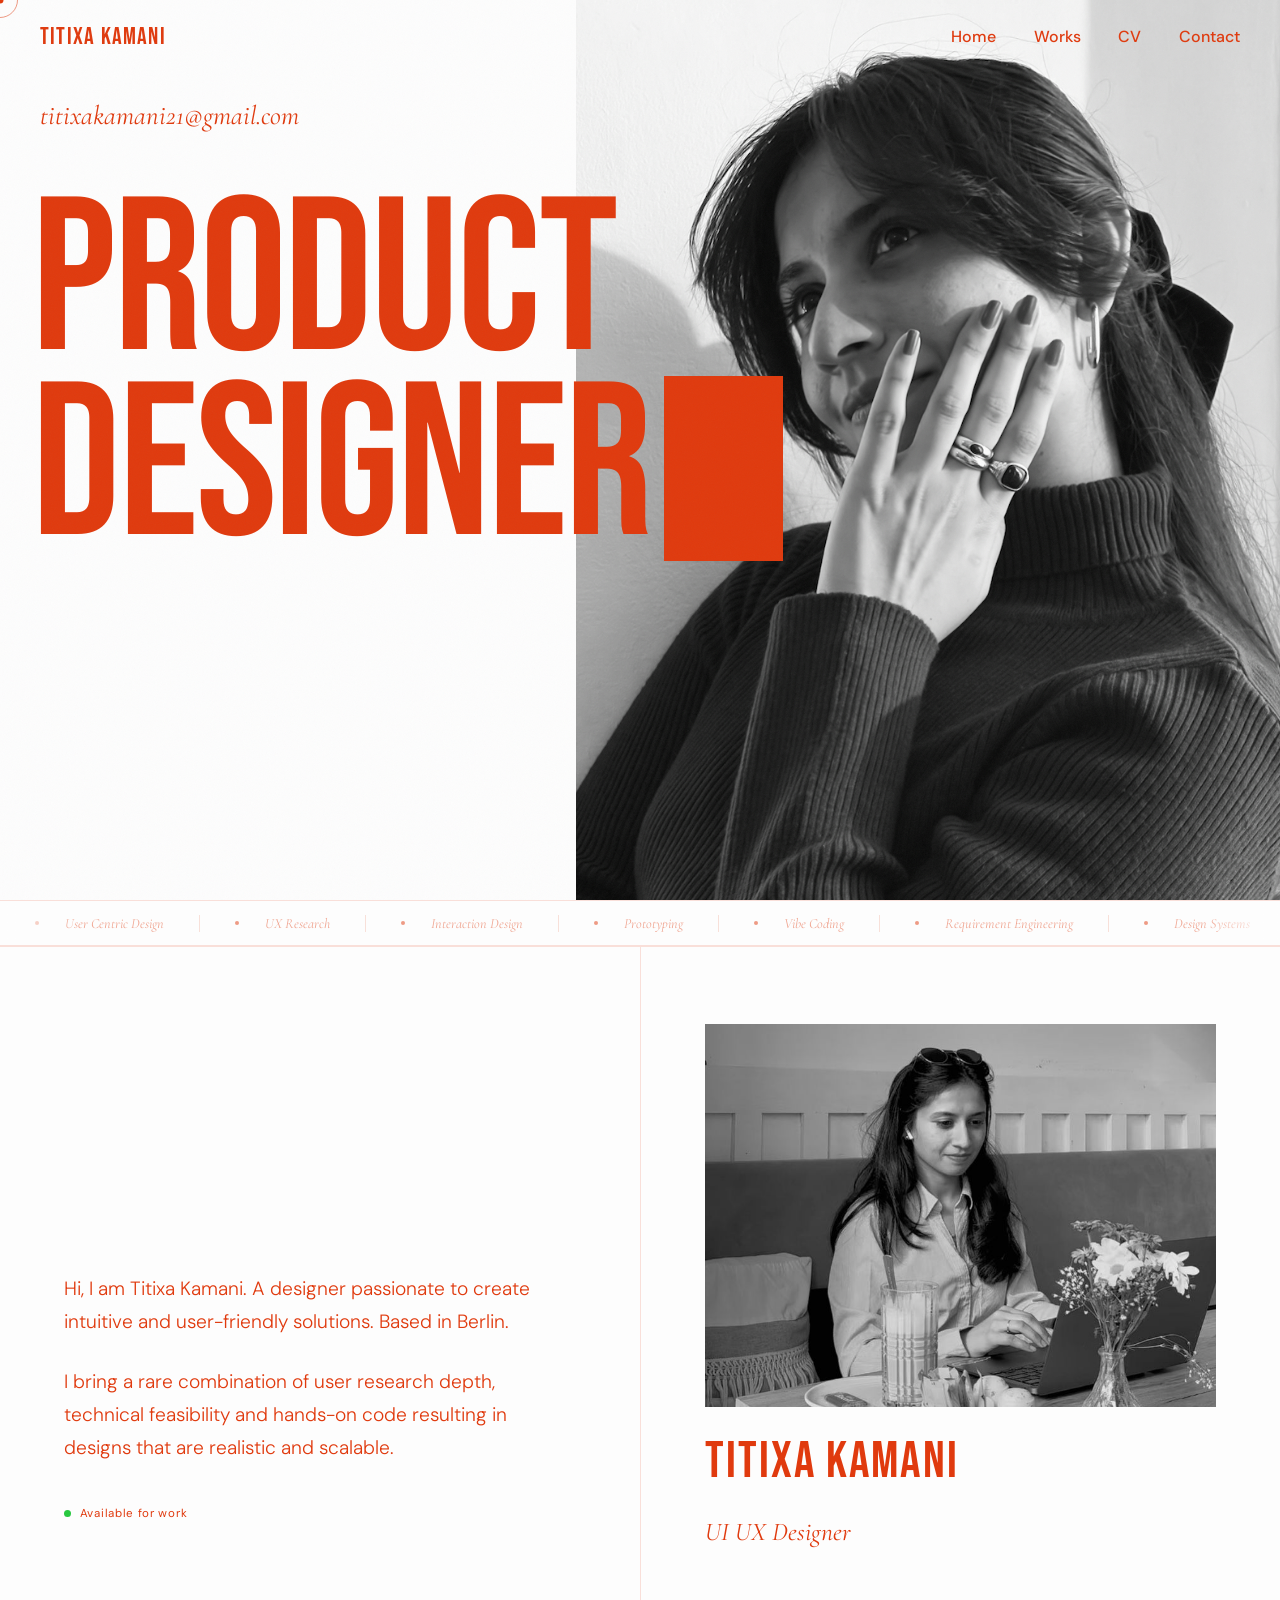
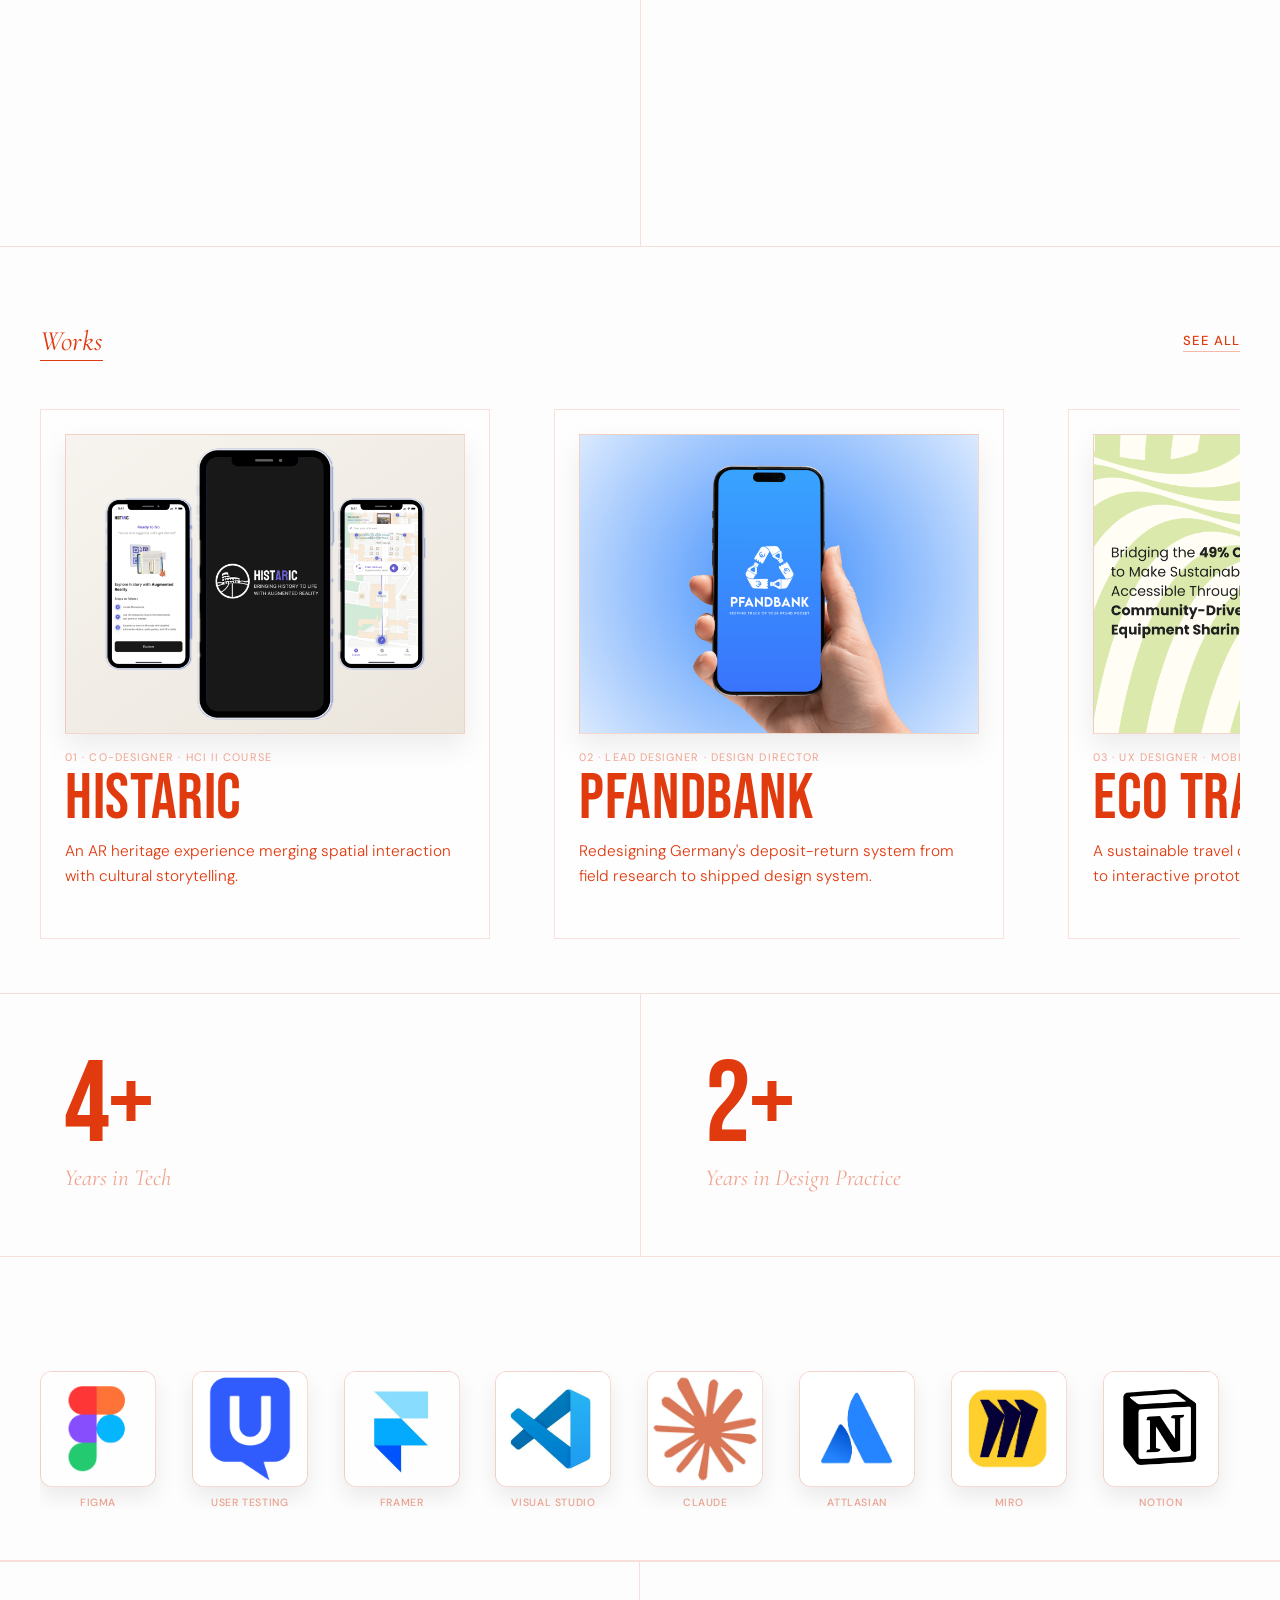
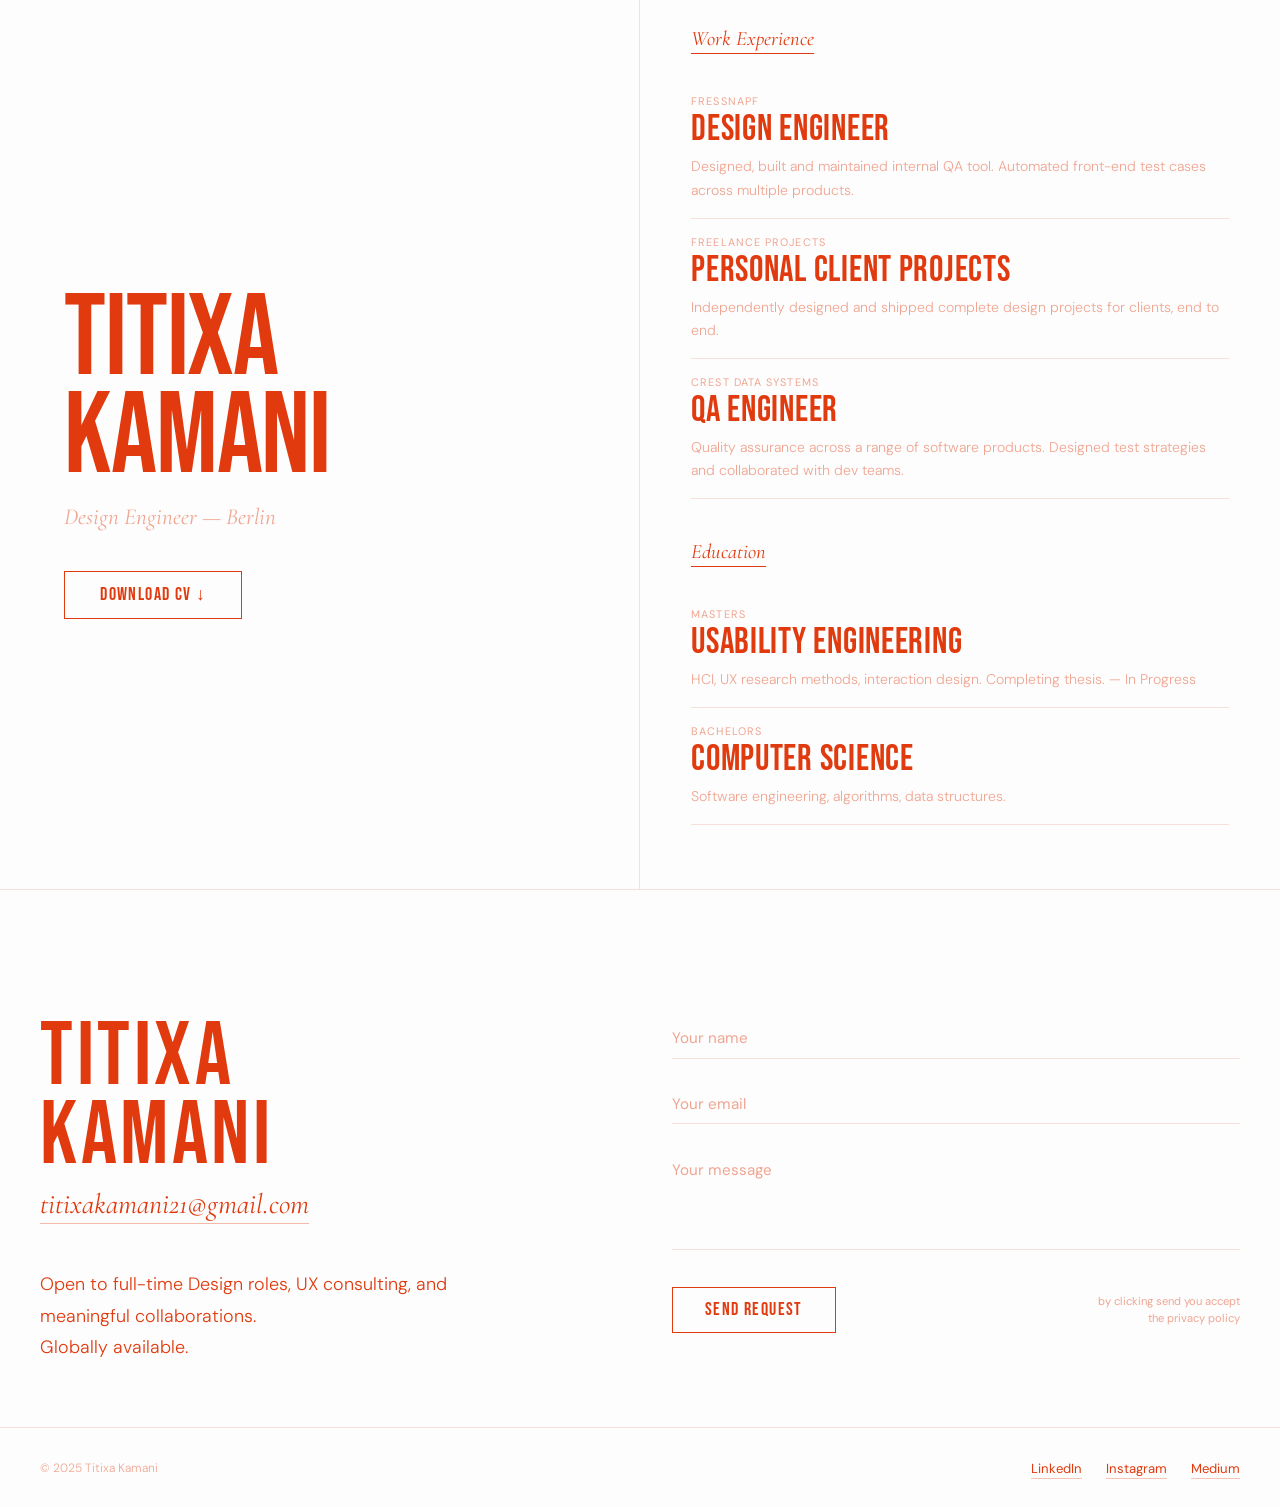
==== commit eaf41937: "curated CV" ====
--- a/index.html
+++ b/index.html
@@ -604,17 +604,21 @@
       </div>
 
       <div style="padding:1rem 0; border-bottom:1px solid var(--border);">
+        <div style="font-family:var(--sans); font-size:.68rem; letter-spacing:.1em; text-transform:uppercase; color:var(--dim);">Freelance Projects</div>
+        <div style="font-family:var(--display); font-size:clamp(1.6rem,2.8vw,2.4rem); letter-spacing:.02em; line-height:.95; margin:.3rem 0 .5rem;">PERSONAL CLIENT PROJECTS</div>
+        <div style="font-family:var(--sans); font-size:clamp(.82rem,1.1vw,.9rem); font-weight:300; color:var(--dim); line-height:1.65;">Independently designed and shipped complete design projects for clients, end to end.</div>
+      </div>
+
+      <div style="padding:1rem 0; border-bottom:1px solid var(--border);">
         <div style="font-family:var(--sans); font-size:.68rem; letter-spacing:.1em; text-transform:uppercase; color:var(--dim);">Crest Data Systems</div>
         <div style="font-family:var(--display); font-size:clamp(1.6rem,2.8vw,2.4rem); letter-spacing:.02em; line-height:.95; margin:.3rem 0 .5rem;">QA ENGINEER</div>
         <div style="font-family:var(--sans); font-size:clamp(.82rem,1.1vw,.9rem); font-weight:300; color:var(--dim); line-height:1.65;">Quality assurance across a range of software products. Designed test strategies and collaborated with dev teams.</div>
       </div>
 
-      <div style="padding:1rem 0; border-bottom:1px solid var(--border);">
-        <div style="font-family:var(--sans); font-size:.68rem; letter-spacing:.1em; text-transform:uppercase; color:var(--dim);">Freelance Projects</div>
-        <div style="font-family:var(--display); font-size:clamp(1.6rem,2.8vw,2.4rem); letter-spacing:.02em; line-height:.95; margin:.3rem 0 .5rem;">PERSONAL CLIENT PROJECTS</div>
-        <div style="font-family:var(--sans); font-size:clamp(.82rem,1.1vw,.9rem); font-weight:300; color:var(--dim); line-height:1.65;">Independently designed and shipped complete design projects for clients, end to end.</div>
-      </div>
     </div>
+
+
+      
 
     <!-- Education -->
     <div class="reveal d1">
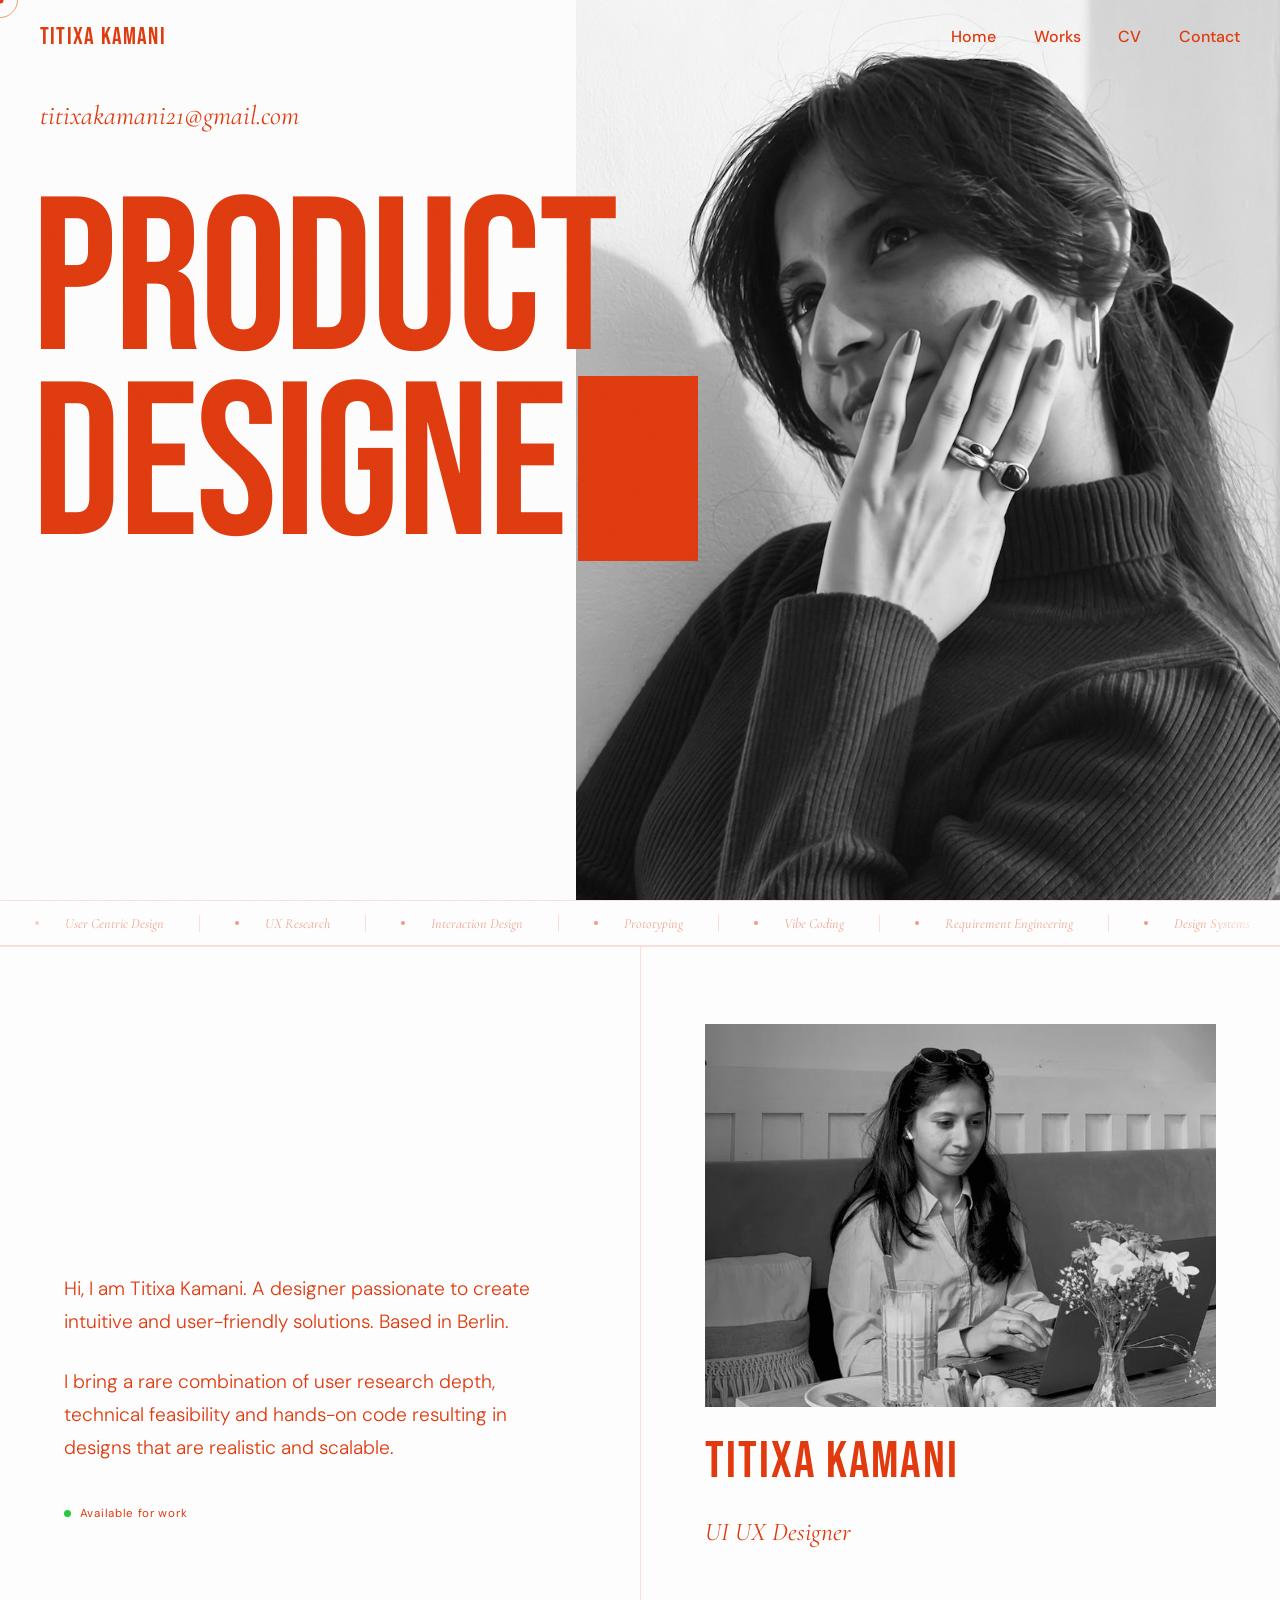
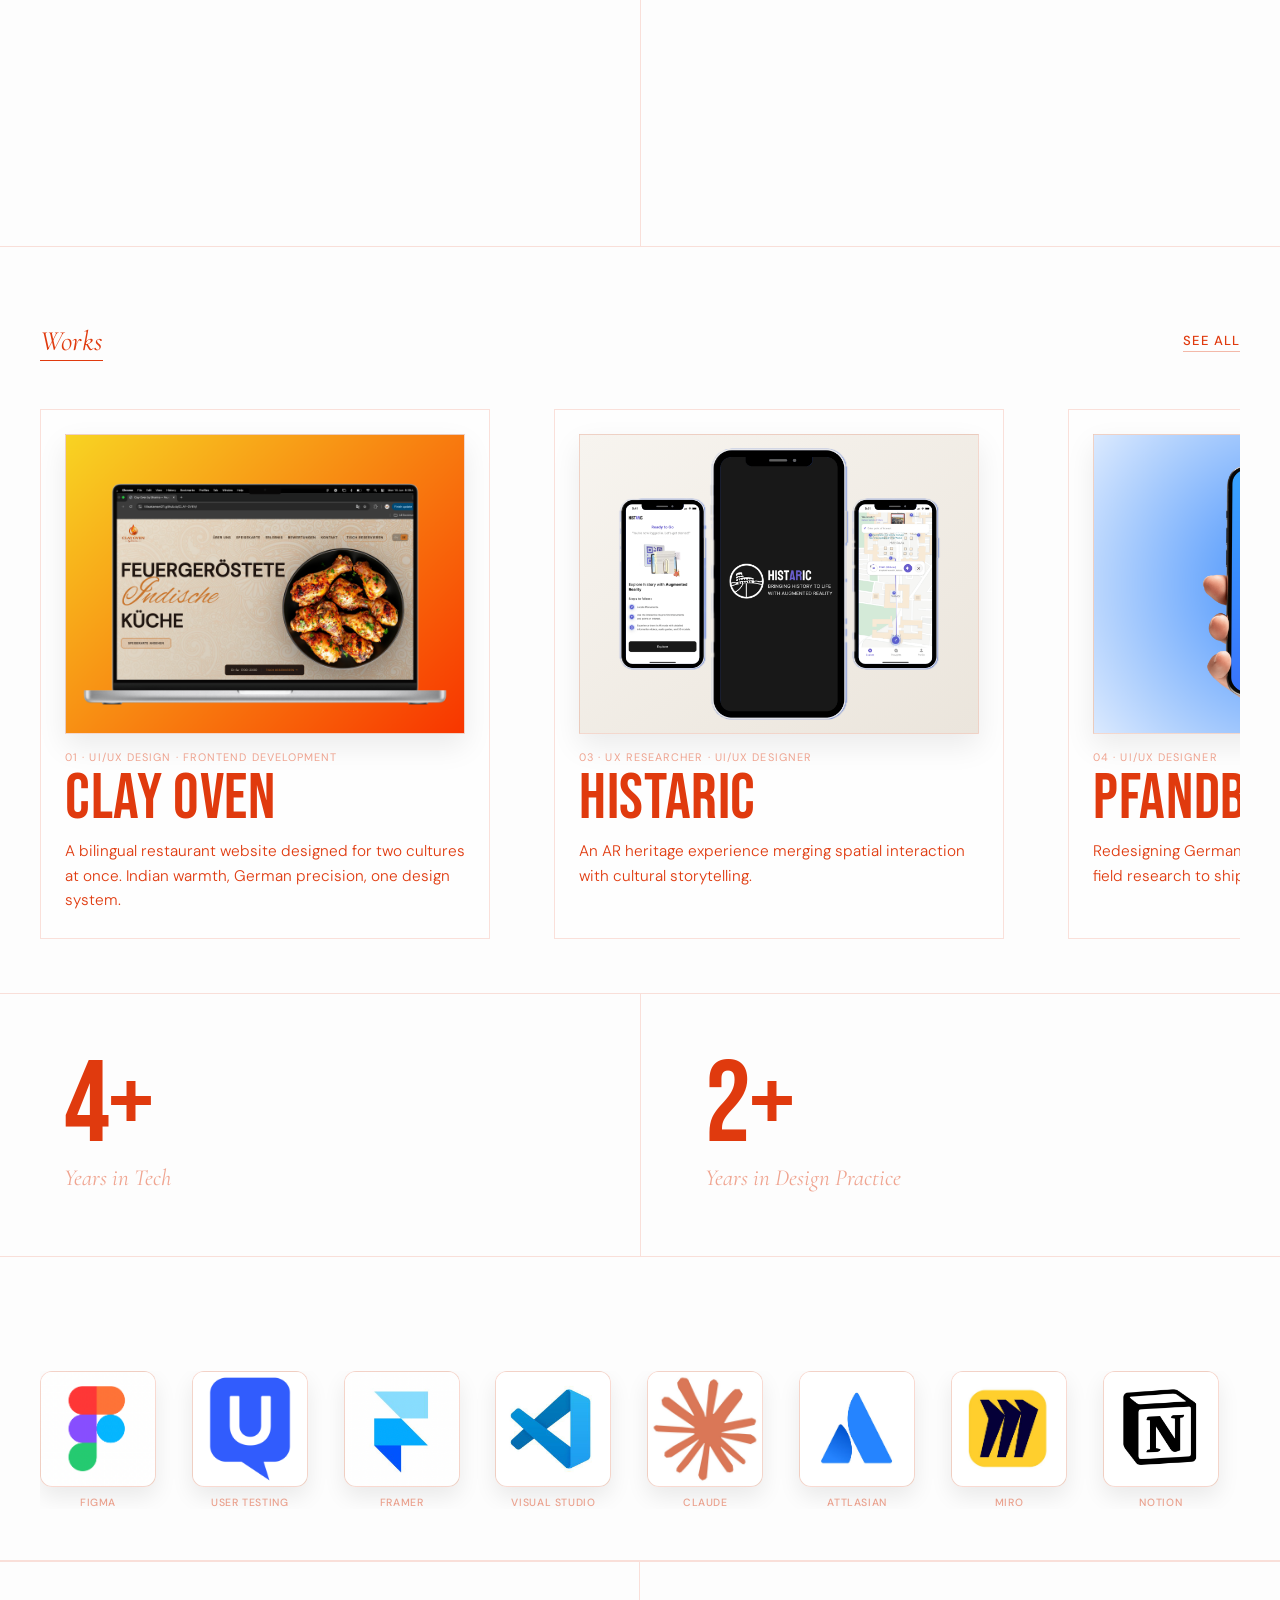
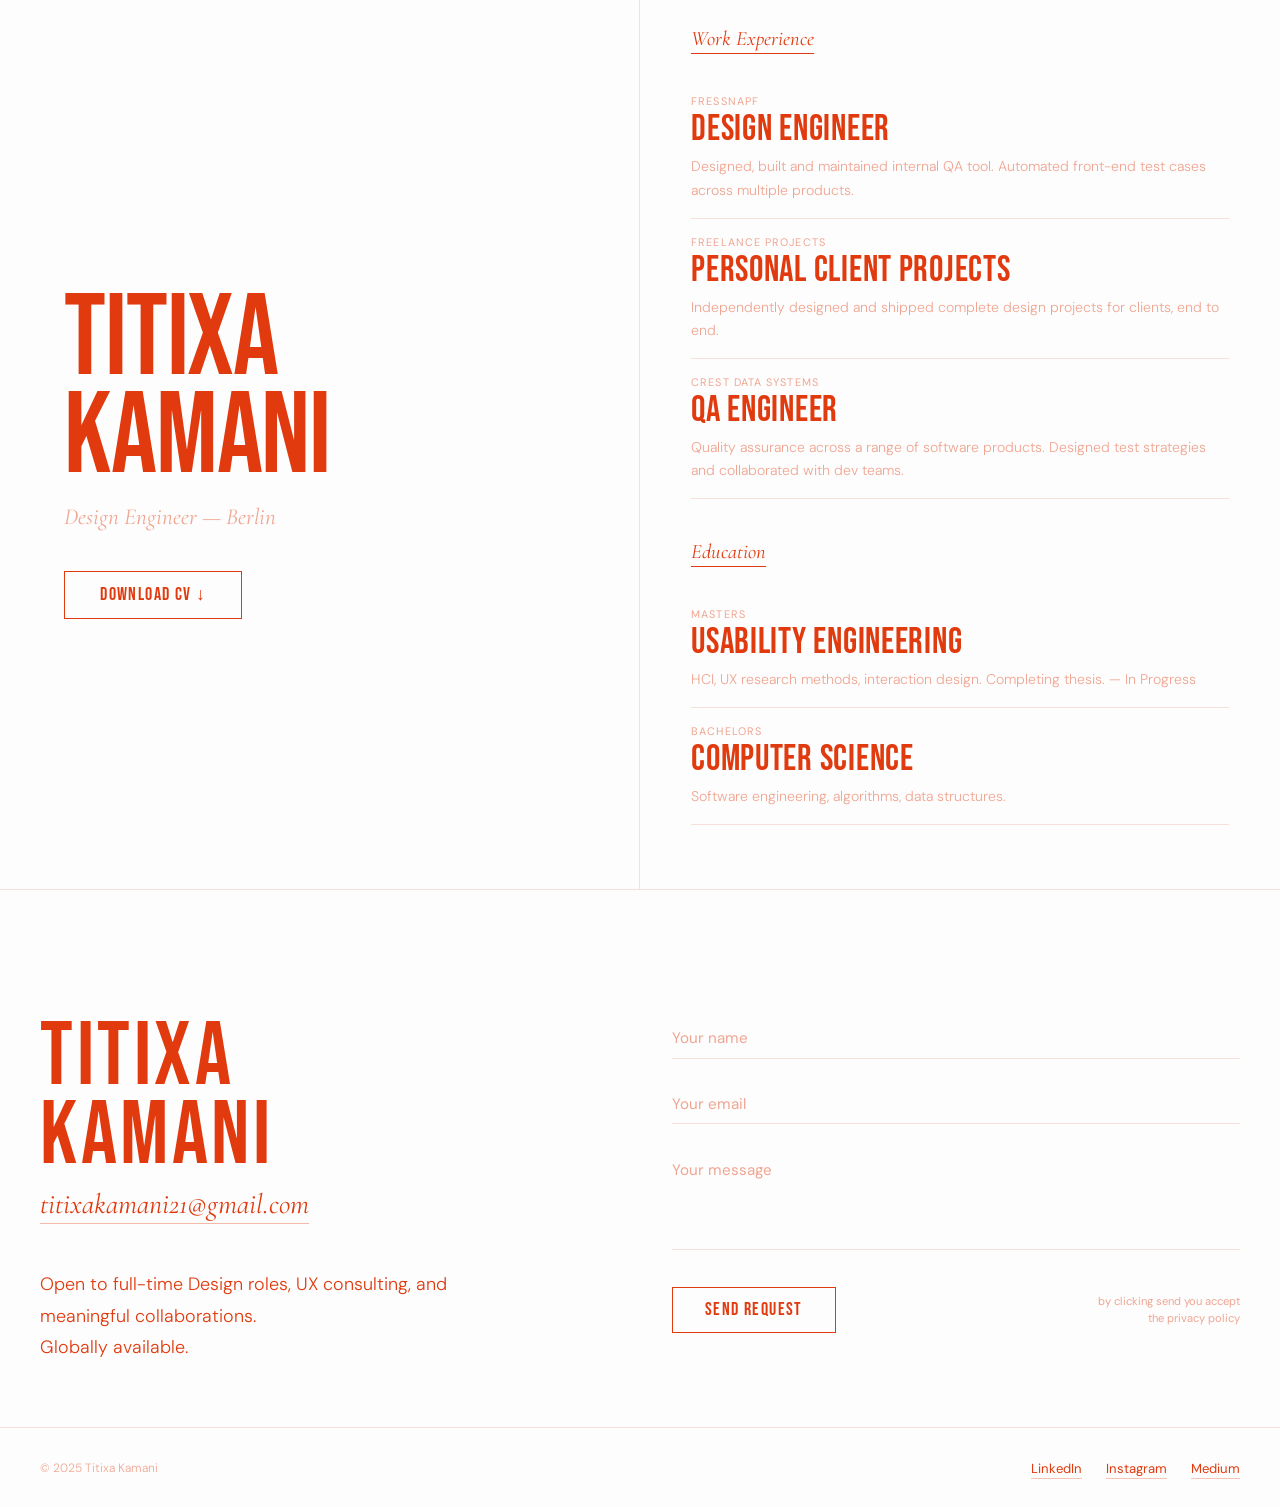
==== commit 79b4fd3c: "added Clay Oven study" ====
--- a/index.html
+++ b/index.html
@@ -161,6 +161,9 @@
 .project-row-right{display:flex;flex-direction:column;align-items:flex-start;gap:.8rem;position:relative;z-index:1;}
 .project-thumb{width:100%;aspect-ratio:4/3;border:1px solid var(--border);overflow:hidden;background:linear-gradient(145deg,#f7f4ef,#ebe5dc);box-shadow:0 12px 28px rgba(0,0,0,.08);transition:transform .45s var(--ease-out),border-color .3s ease,box-shadow .3s ease;}
 .project-thumb img{width:100%;height:100%;object-fit:cover;object-position:center;transition:transform .55s var(--ease-out);}
+.project-thumb-filename{display:none;width:100%;height:100%;align-items:center;justify-content:center;text-align:center;padding:1rem;font-family:var(--serif);font-style:italic;font-size:clamp(1rem,1.6vw,1.35rem);color:var(--red);border:2px dashed rgba(224,58,14,.32);background:#ede5d8;}
+.project-thumb.is-missing img{display:none;}
+.project-thumb.is-missing .project-thumb-filename{display:flex;}
 .project-card:hover{transform:translateY(-6px);border-color:rgba(224,58,14,.22);box-shadow:0 20px 44px rgba(224,58,14,.12);}
 .project-card:hover .project-thumb{border-color:rgba(233,230,224,.35);box-shadow:0 18px 36px rgba(0,0,0,.15);}
 .project-card:hover .project-thumb img{transform:scale(1.04);}
@@ -450,6 +453,35 @@
   </div>
 
   <div class="works-rail" id="works-rail">
+    <a href="case-study-5.html" class="project-card reveal cs-link">
+      <div class="project-row-wash"></div>
+      <div class="project-row-right">
+        <div class="project-thumb is-missing">
+          <img src="images/hero-screenshot.png" alt="Clay Oven case study thumbnail" onload="this.parentElement.classList.remove('is-missing')" onerror="this.parentElement.classList.add('is-missing')"/>
+          <div class="project-thumb-filename">hero-screenshot.png</div>
+        </div>
+      </div>
+      <div class="project-row-left">
+        <span class="project-meta">01 · UI/UX Design · Frontend Development</span>
+        <span class="project-title">CLAY OVEN</span>
+        <span class="project-desc">A bilingual restaurant website designed for two cultures at once. Indian warmth, German precision, one design system.</span>
+      </div>
+    </a>
+    <a href="case-study-4.html" class="project-card reveal cs-link" style="display:none;" >
+      <div class="project-row-wash"></div>
+      <div class="project-row-right">
+        <div class="project-thumb is-missing">
+          <img src="images/soumya-glow-thumbnail.png" alt="Soumya Glow case study thumbnail" onload="this.parentElement.classList.remove('is-missing')" onerror="this.parentElement.classList.add('is-missing')"/>
+          <div class="project-thumb-filename">soumya-glow-thumbnail.png</div>
+        </div>
+      </div>
+      <div class="project-row-left">
+        <span class="project-meta">02 · Brand Strategy · Digital Experience</span>
+        <span class="project-title">SOUMYA GLOW</span>
+        <span class="project-desc">A premium Indian herbal soap brand built from naming and identity to website and launch copy.</span>
+      </div>
+    </a>
+
     <a href="case-study-3.html" class="project-card reveal cs-link">
       <div class="project-row-wash"></div>
       <div class="project-row-right">
@@ -458,7 +490,7 @@
         </div>
       </div>
       <div class="project-row-left">
-        <span class="project-meta">01 · Co-Designer · HCI II Course</span>
+        <span class="project-meta">03 · UX Researcher · UI/UX Designer</span>
         <span class="project-title">HISTARIC</span>
         <span class="project-desc">An AR heritage experience merging spatial interaction with cultural storytelling.</span>
       </div>
@@ -472,7 +504,7 @@
         </div>
       </div>
       <div class="project-row-left">
-        <span class="project-meta">02 · Lead Designer · Design Director</span>
+        <span class="project-meta">04 · UI/UX Designer</span>
         <span class="project-title">PFANDBANK</span>
         <span class="project-desc">Redesigning Germany's deposit-return system from field research to shipped design system.</span>
       </div>
@@ -486,7 +518,7 @@
         </div>
       </div>
       <div class="project-row-left">
-        <span class="project-meta">03 · UX Designer · Mobile App</span>
+        <span class="project-meta">05 · UI/UX Designer </span>
         <span class="project-title">ECO TRAVEL-AID</span>
         <span class="project-desc">A sustainable travel companion from persona research to interactive prototype.</span>
       </div>
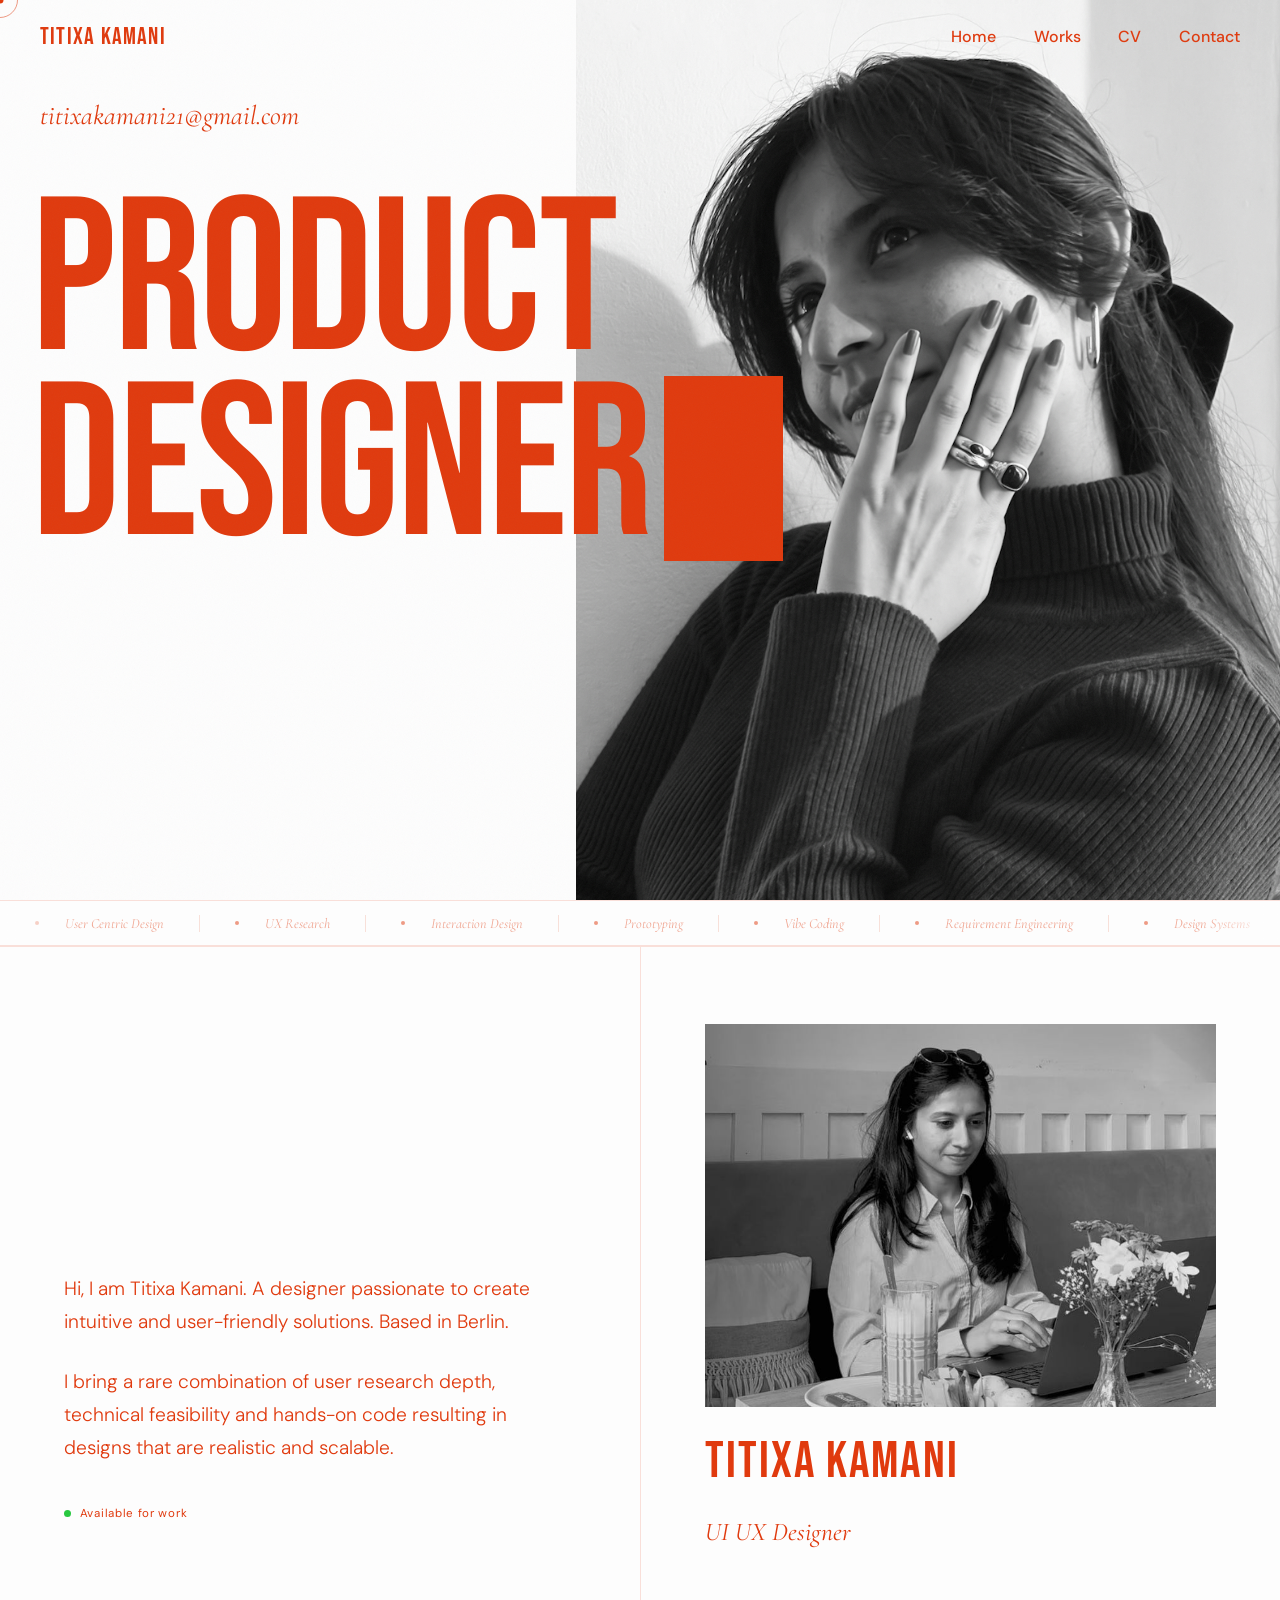
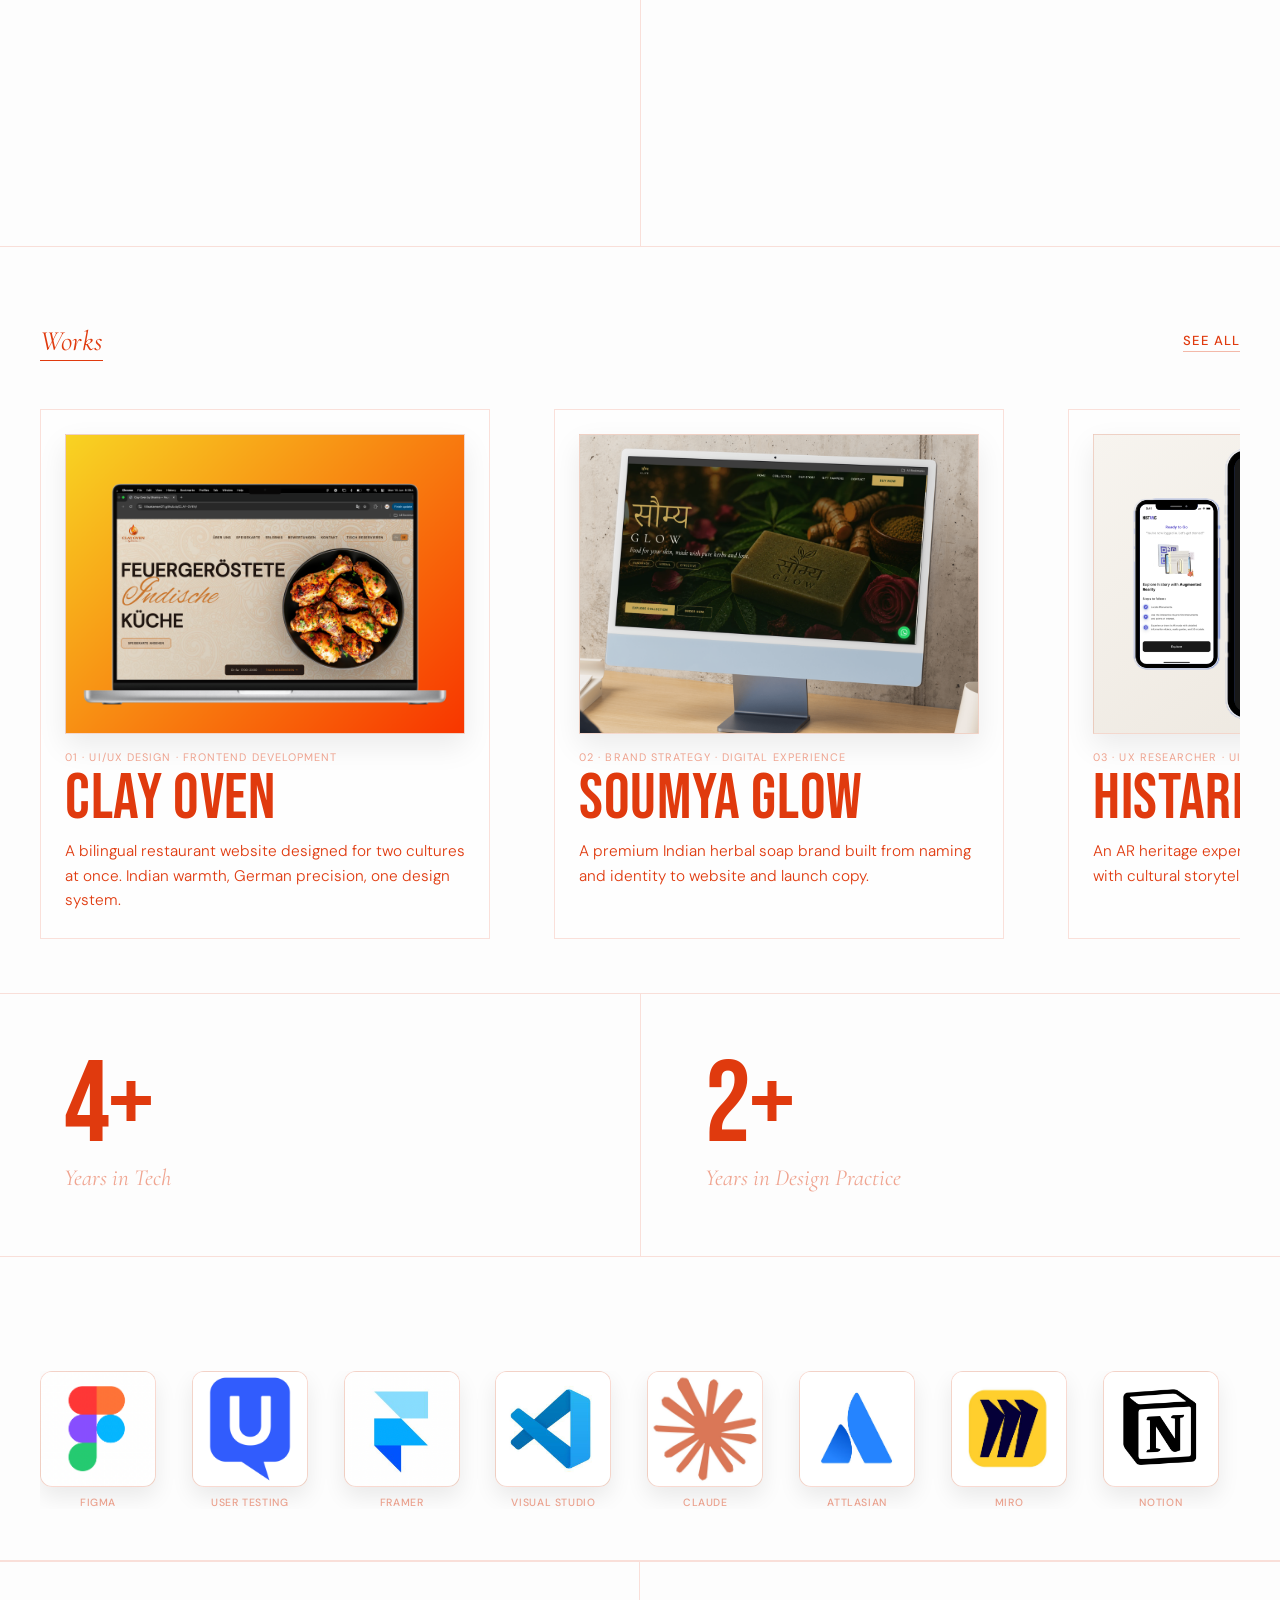
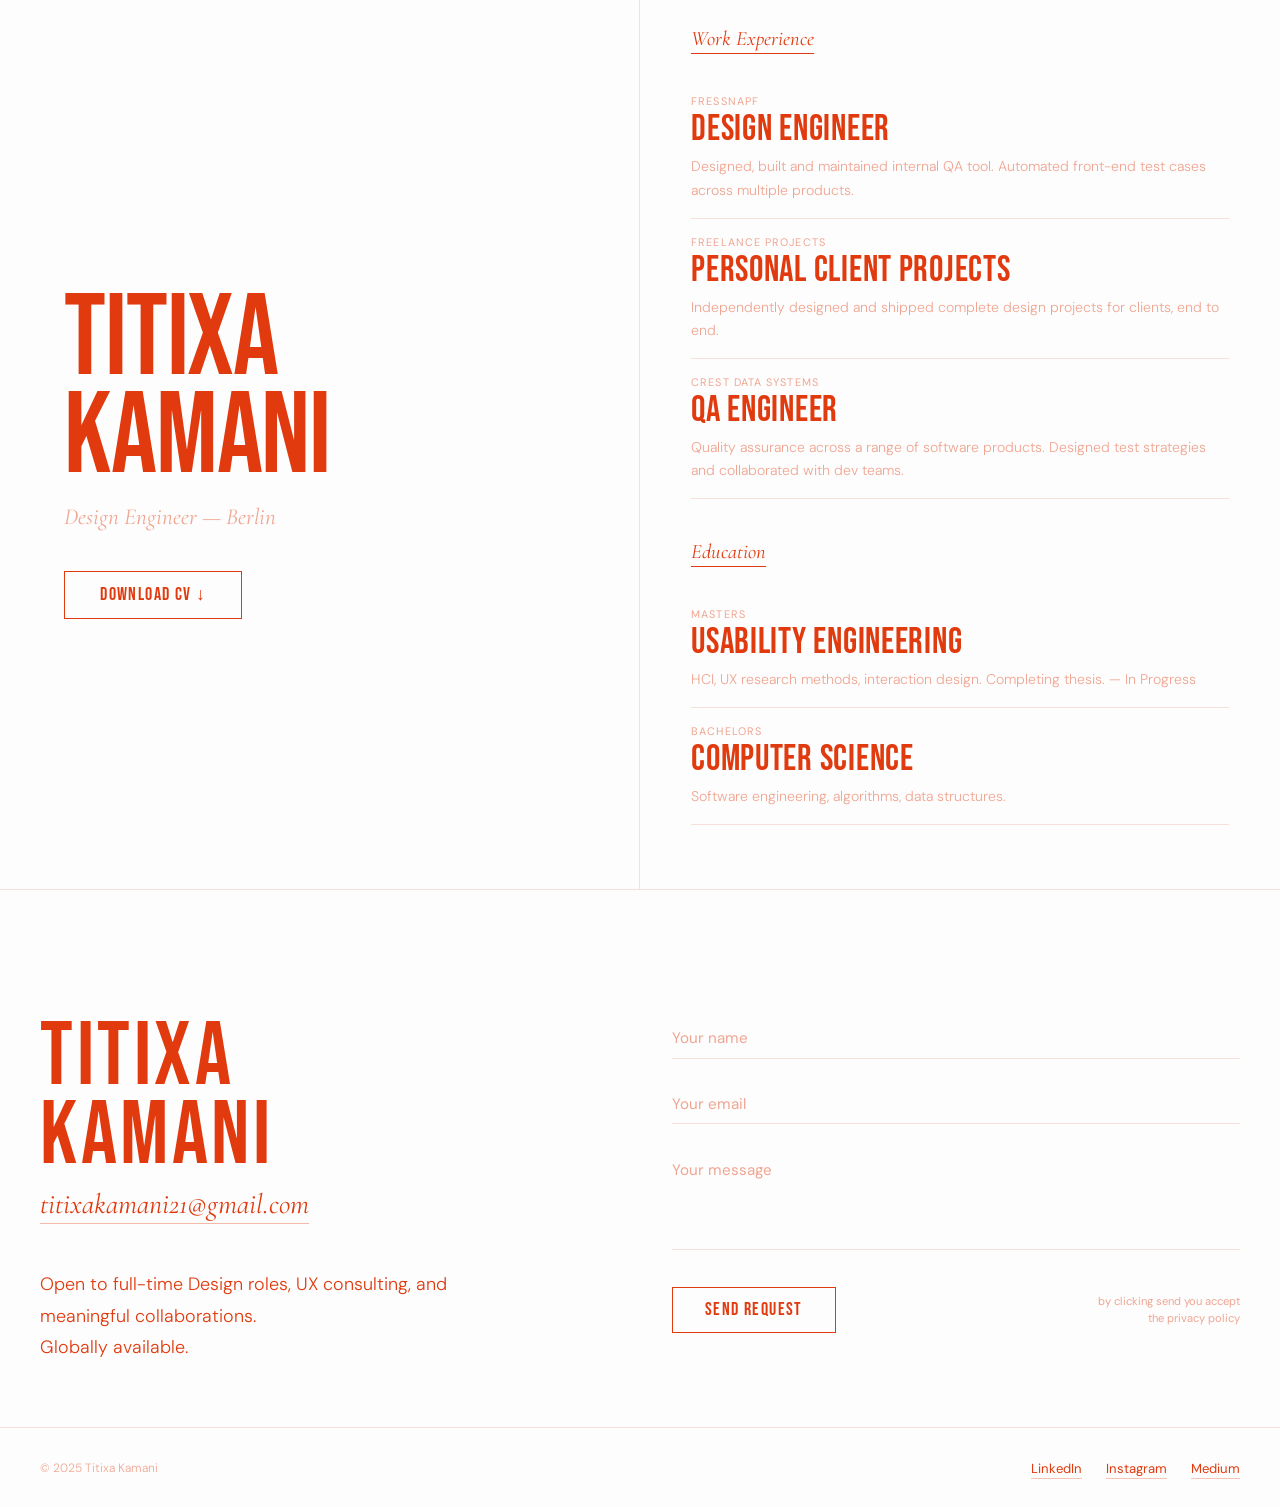
==== commit 840bdf49: "added soumya glow" ====
--- a/index.html
+++ b/index.html
@@ -467,7 +467,7 @@
         <span class="project-desc">A bilingual restaurant website designed for two cultures at once. Indian warmth, German precision, one design system.</span>
       </div>
     </a>
-    <a href="case-study-4.html" class="project-card reveal cs-link" style="display:none;" >
+    <a href="case-study-4.html" class="project-card reveal cs-link" >
       <div class="project-row-wash"></div>
       <div class="project-row-right">
         <div class="project-thumb is-missing">
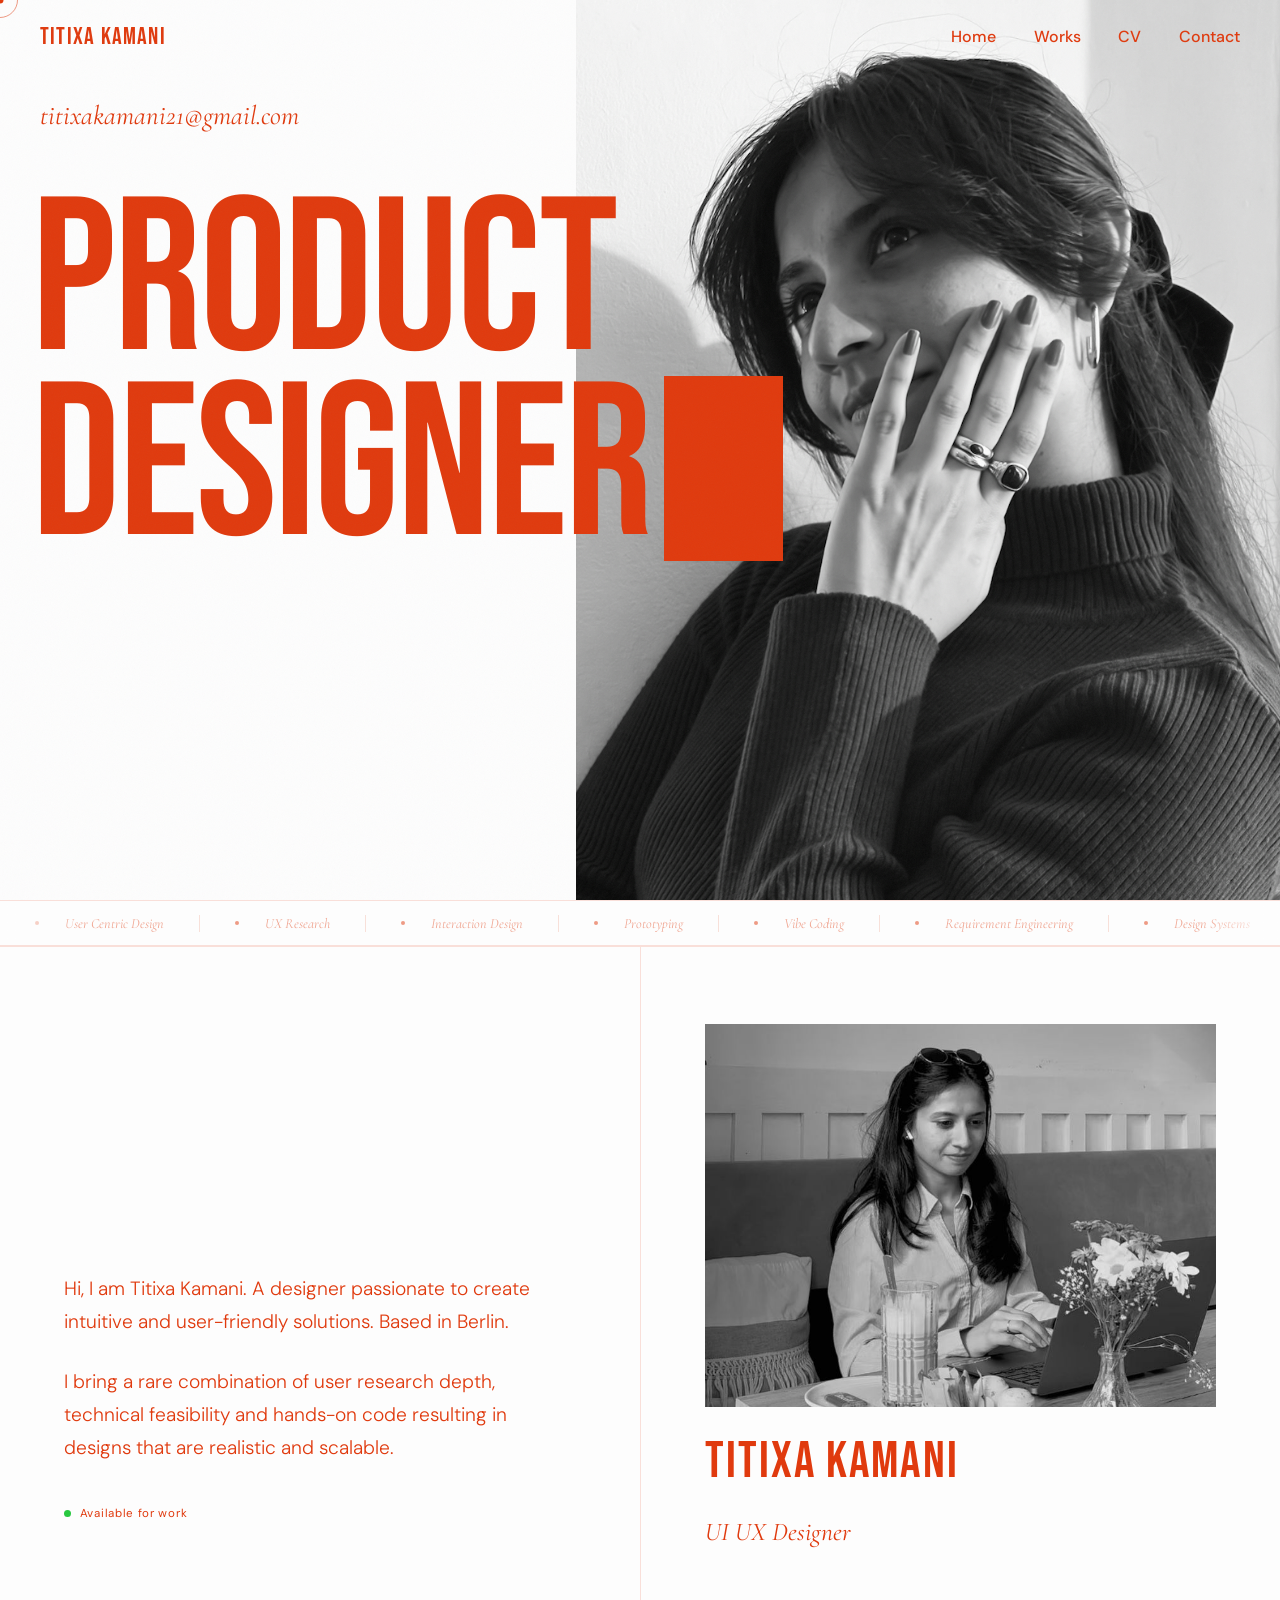
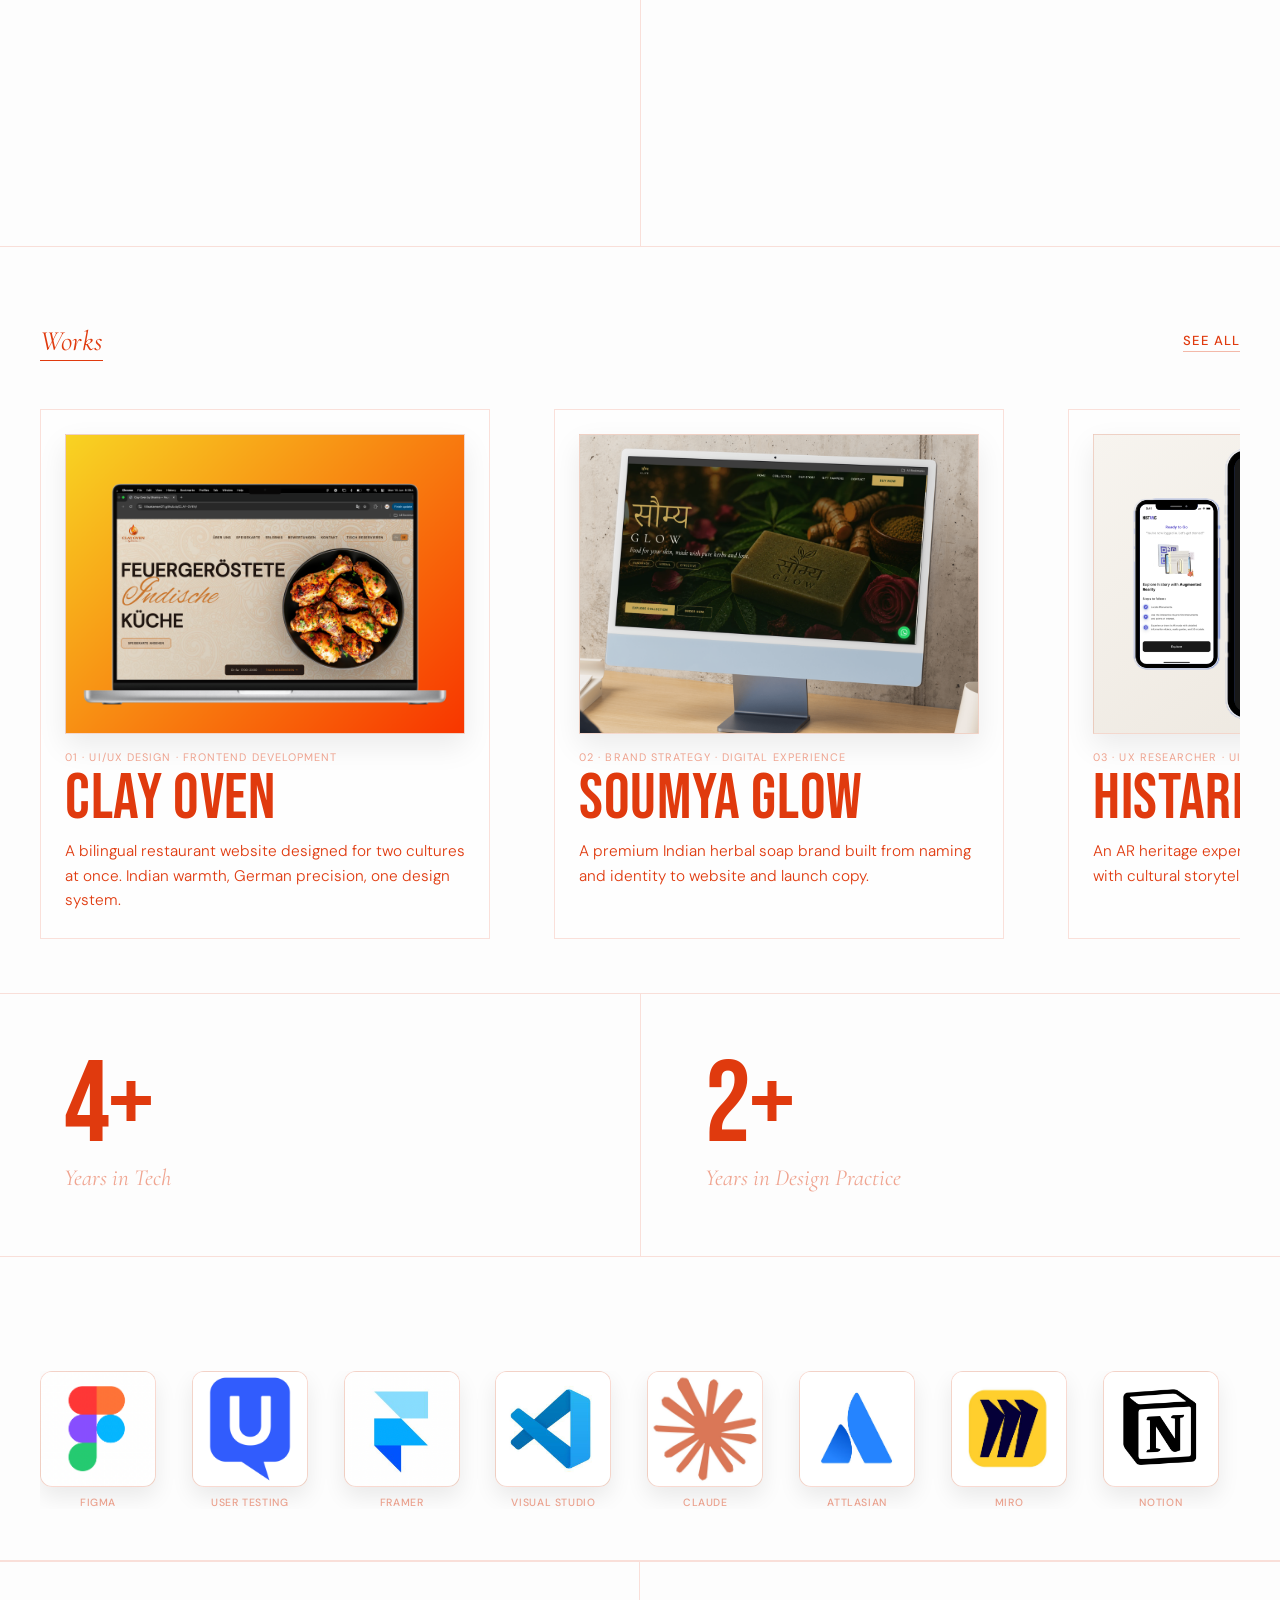
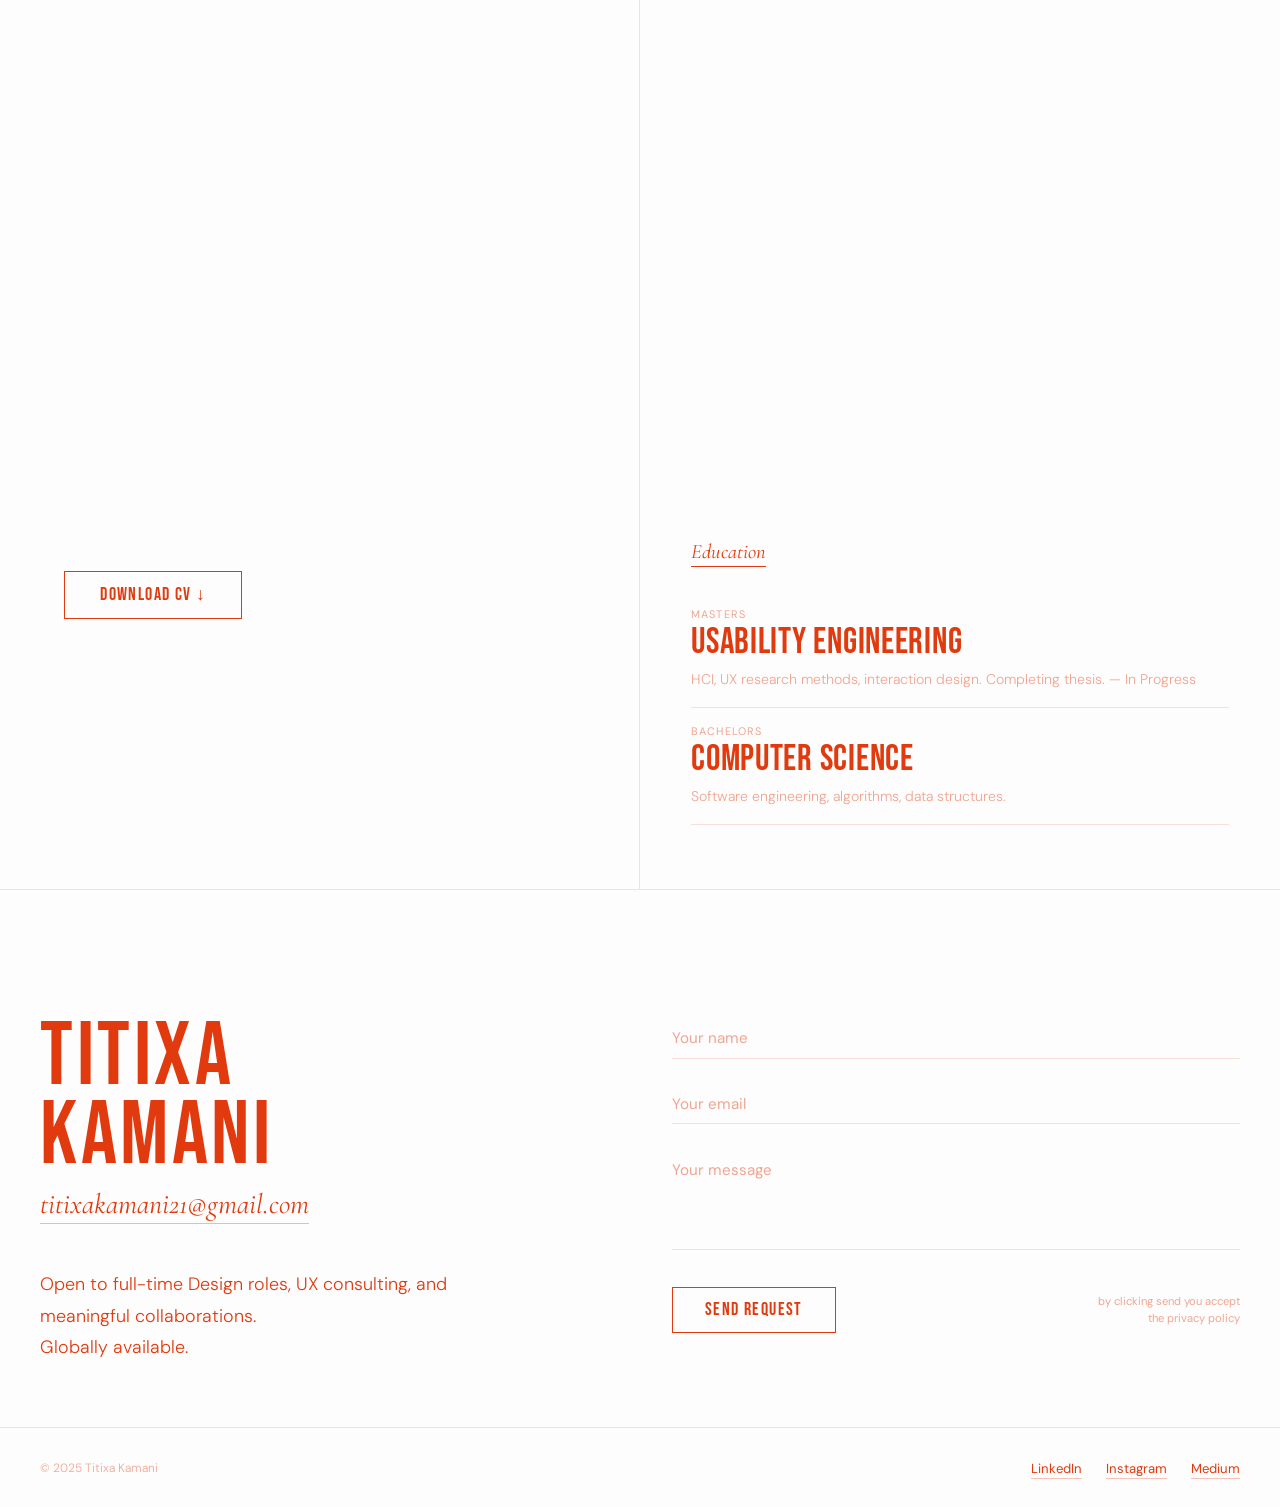
==== commit 78c0f5d5: "added microsoft clarity" ====
--- a/index.html
+++ b/index.html
@@ -1,6 +1,15 @@
 <!DOCTYPE html>
 <html lang="en">
 <head>
+  <script type="text/javascript">
+    (function(c,l,a,r,i,t,y){
+        c[a]=c[a]||function(){(c[a].q=c[a].q||[]).push(arguments)};
+        t=l.createElement(r);t.async=1;t.src="https://www.clarity.ms/tag/"+i;
+        y=l.getElementsByTagName(r)[0];y.parentNode.insertBefore(t,y);
+    })(window, document, "clarity", "script", "x9e8986mwj");
+  </script>
+
+
 <meta charset="UTF-8"/>
 <meta name="viewport" content="width=device-width, initial-scale=1.0"/>
 <title>Titixa Kamani — Design Engineer</title>
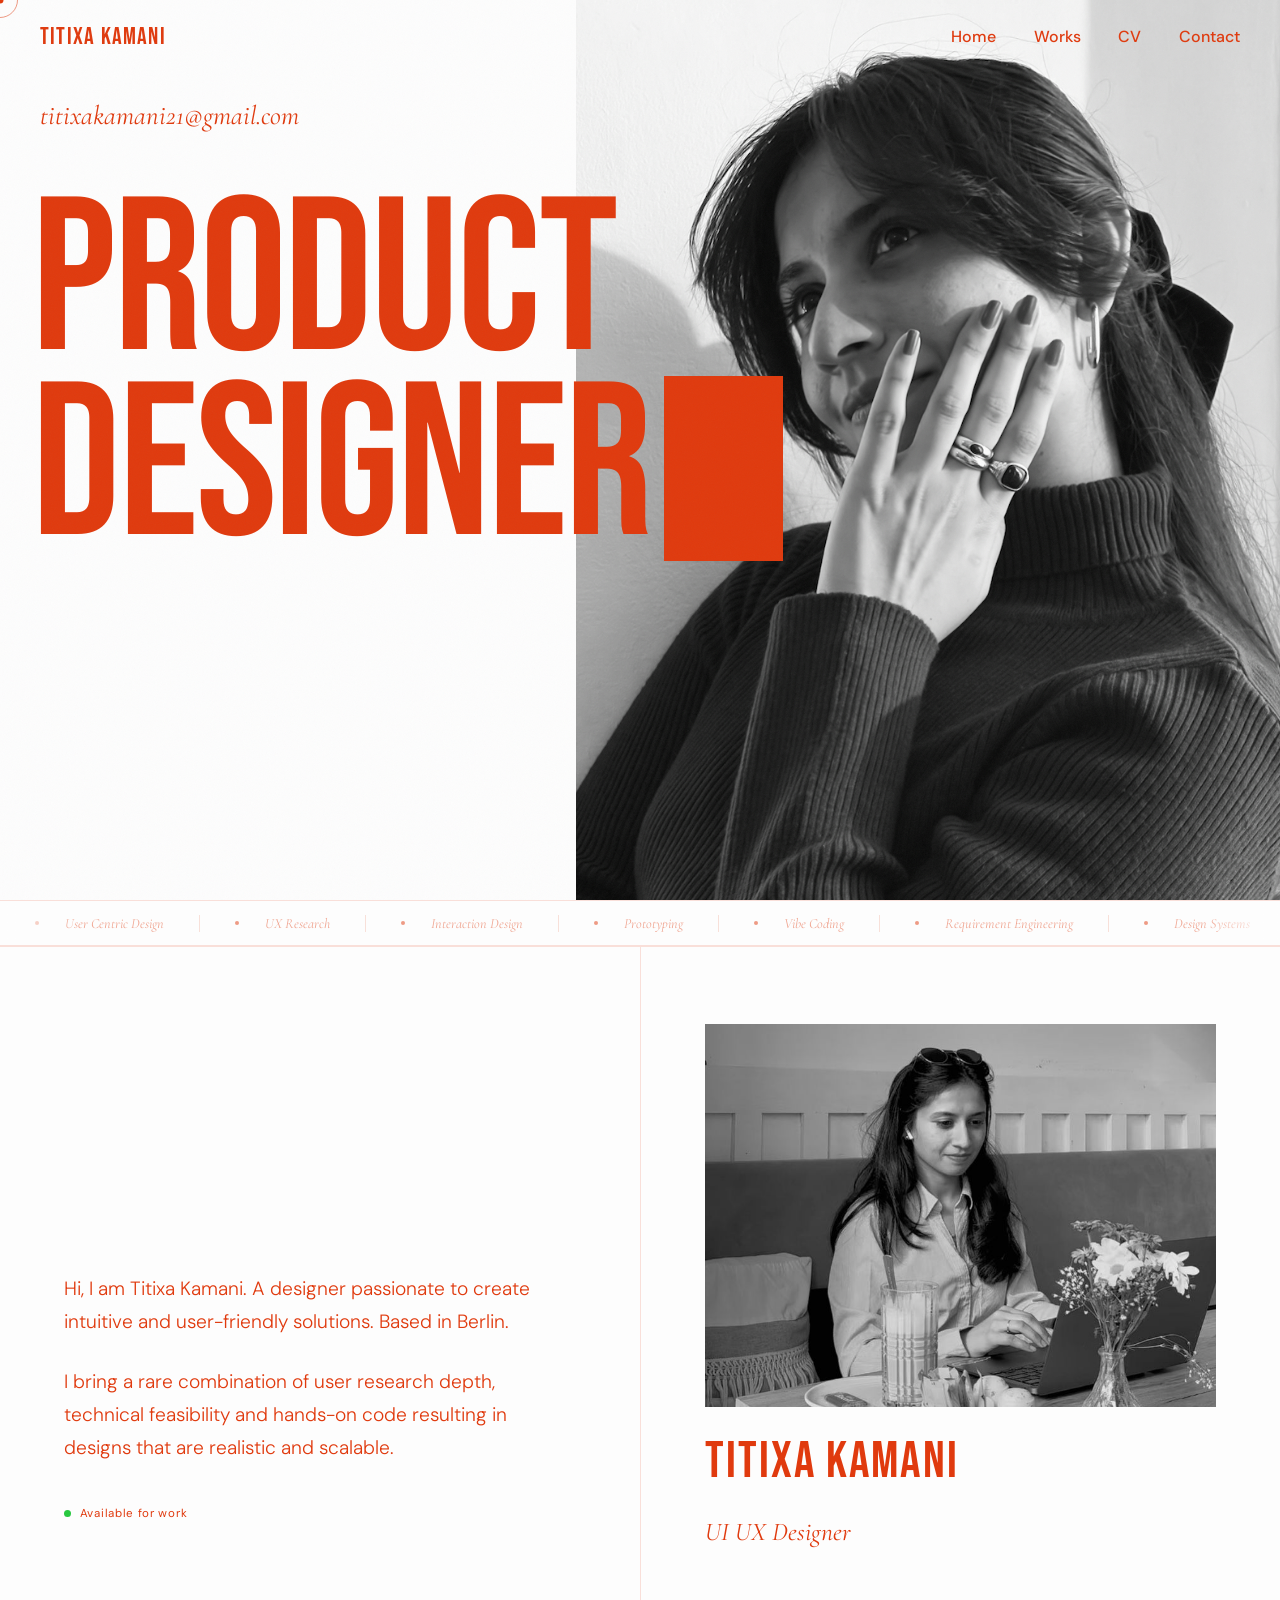
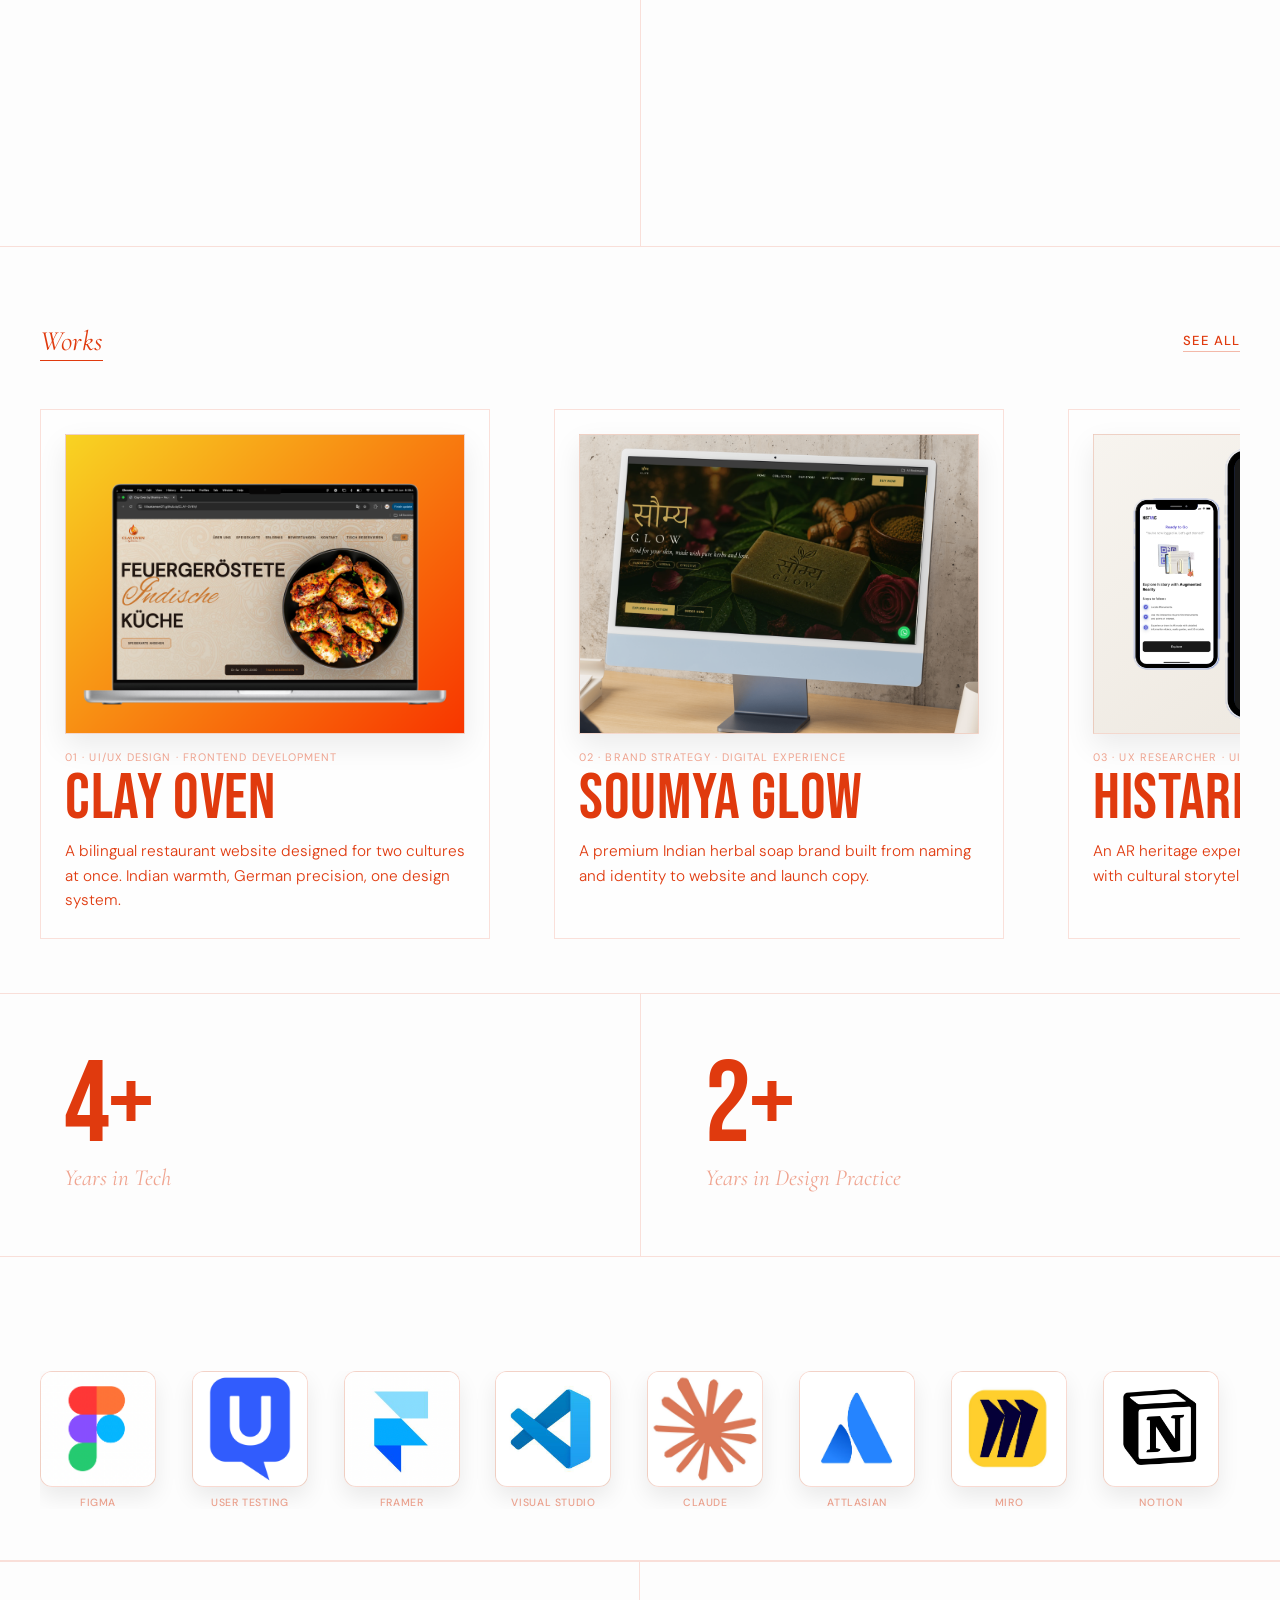
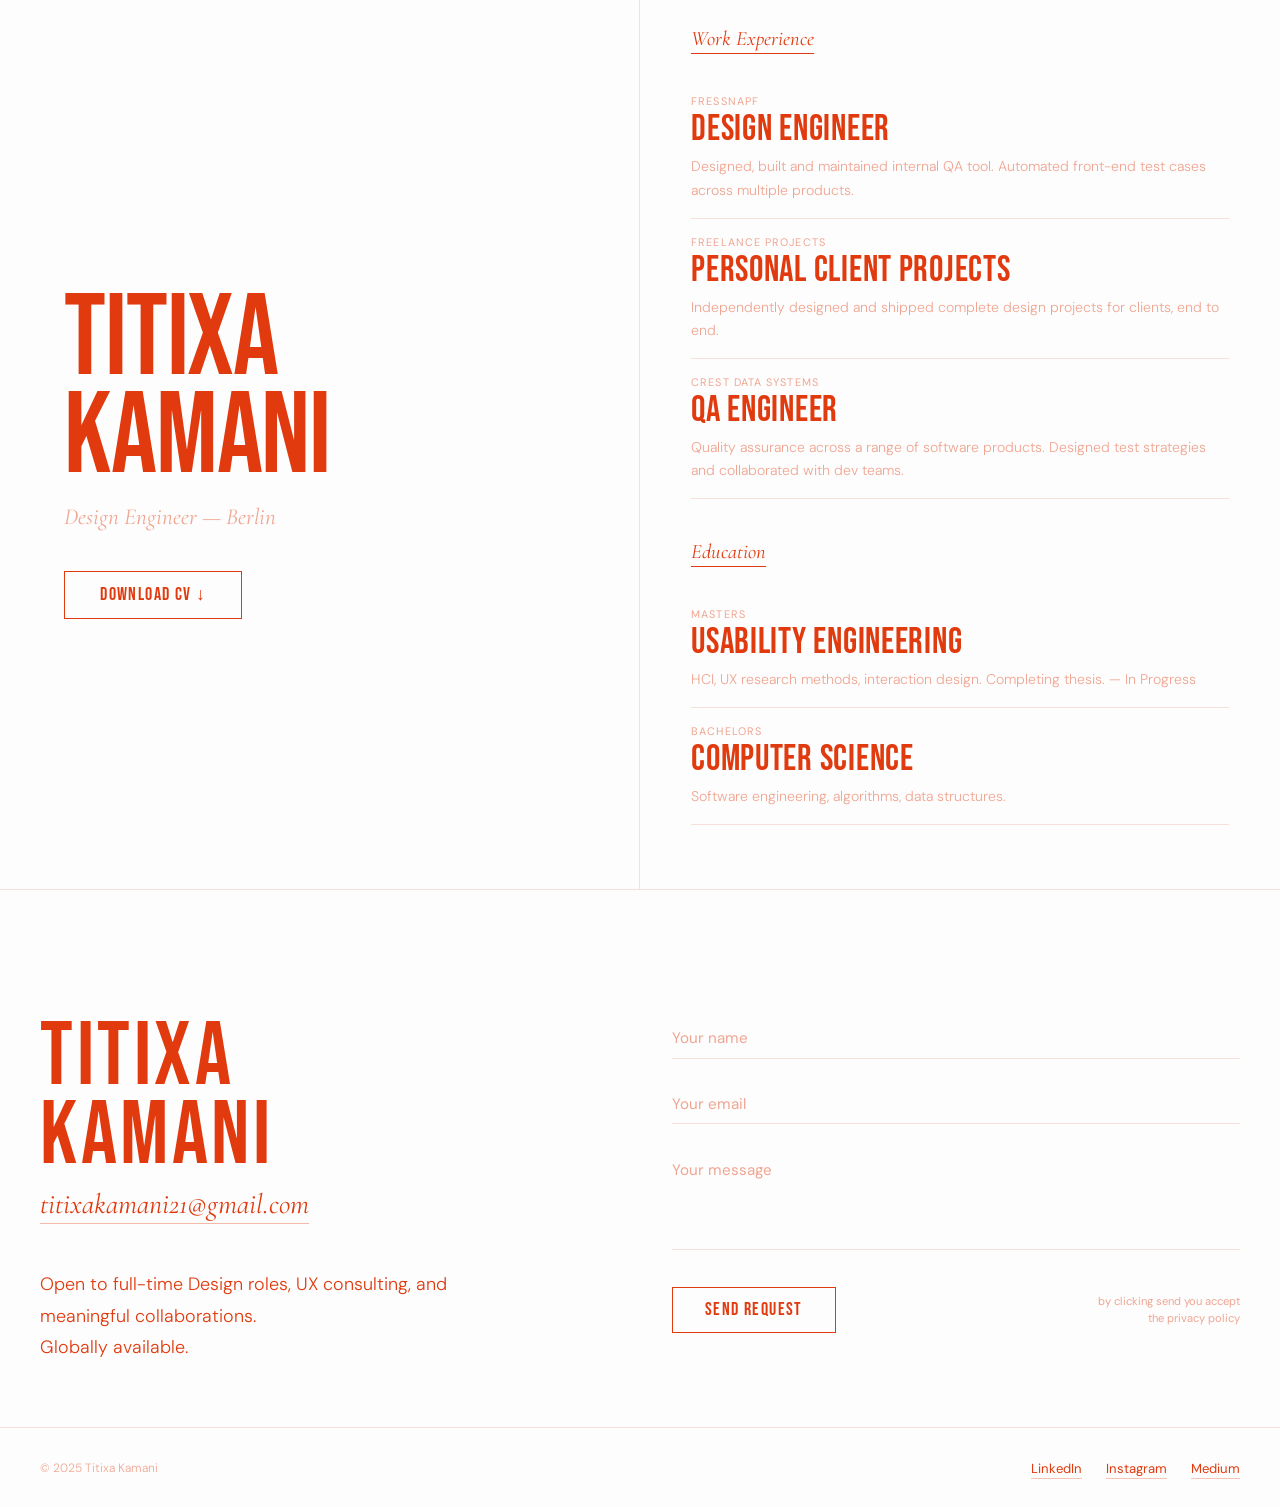
==== commit 463e5530: "better UI" ====
--- a/index.html
+++ b/index.html
@@ -453,6 +453,7 @@
 </section>
 
 <!-- WORKS -->
+<span id="case-studies" class="section-anchor" aria-hidden="true"></span>
 <section id="works">
   <div class="works-header reveal">
     <span class="works-header-label">Works</span>
@@ -462,7 +463,7 @@
   </div>
 
   <div class="works-rail" id="works-rail">
-    <a href="case-study-5.html" class="project-card reveal cs-link">
+    <a href="clay-oven.html" class="project-card reveal cs-link">
       <div class="project-row-wash"></div>
       <div class="project-row-right">
         <div class="project-thumb is-missing">
@@ -476,7 +477,7 @@
         <span class="project-desc">A bilingual restaurant website designed for two cultures at once. Indian warmth, German precision, one design system.</span>
       </div>
     </a>
-    <a href="case-study-4.html" class="project-card reveal cs-link" >
+    <a href="soumya-glow.html" class="project-card reveal cs-link" >
       <div class="project-row-wash"></div>
       <div class="project-row-right">
         <div class="project-thumb is-missing">
@@ -491,7 +492,7 @@
       </div>
     </a>
 
-    <a href="case-study-3.html" class="project-card reveal cs-link">
+    <a href="histaric.html" class="project-card reveal cs-link">
       <div class="project-row-wash"></div>
       <div class="project-row-right">
         <div class="project-thumb">
@@ -505,7 +506,7 @@
       </div>
     </a>
 
-    <a href="case-study-2.html" class="project-card reveal d1 cs-link">
+    <a href="pfandbank.html" class="project-card reveal d1 cs-link">
       <div class="project-row-wash"></div>
       <div class="project-row-right">
         <div class="project-thumb">
@@ -519,7 +520,7 @@
       </div>
     </a>
 
-    <a href="case-study-1.html" class="project-card reveal d2 cs-link">
+    <a href="eco-travel-aid.html" class="project-card reveal d2 cs-link">
       <div class="project-row-wash"></div>
       <div class="project-row-right">
         <div class="project-thumb">
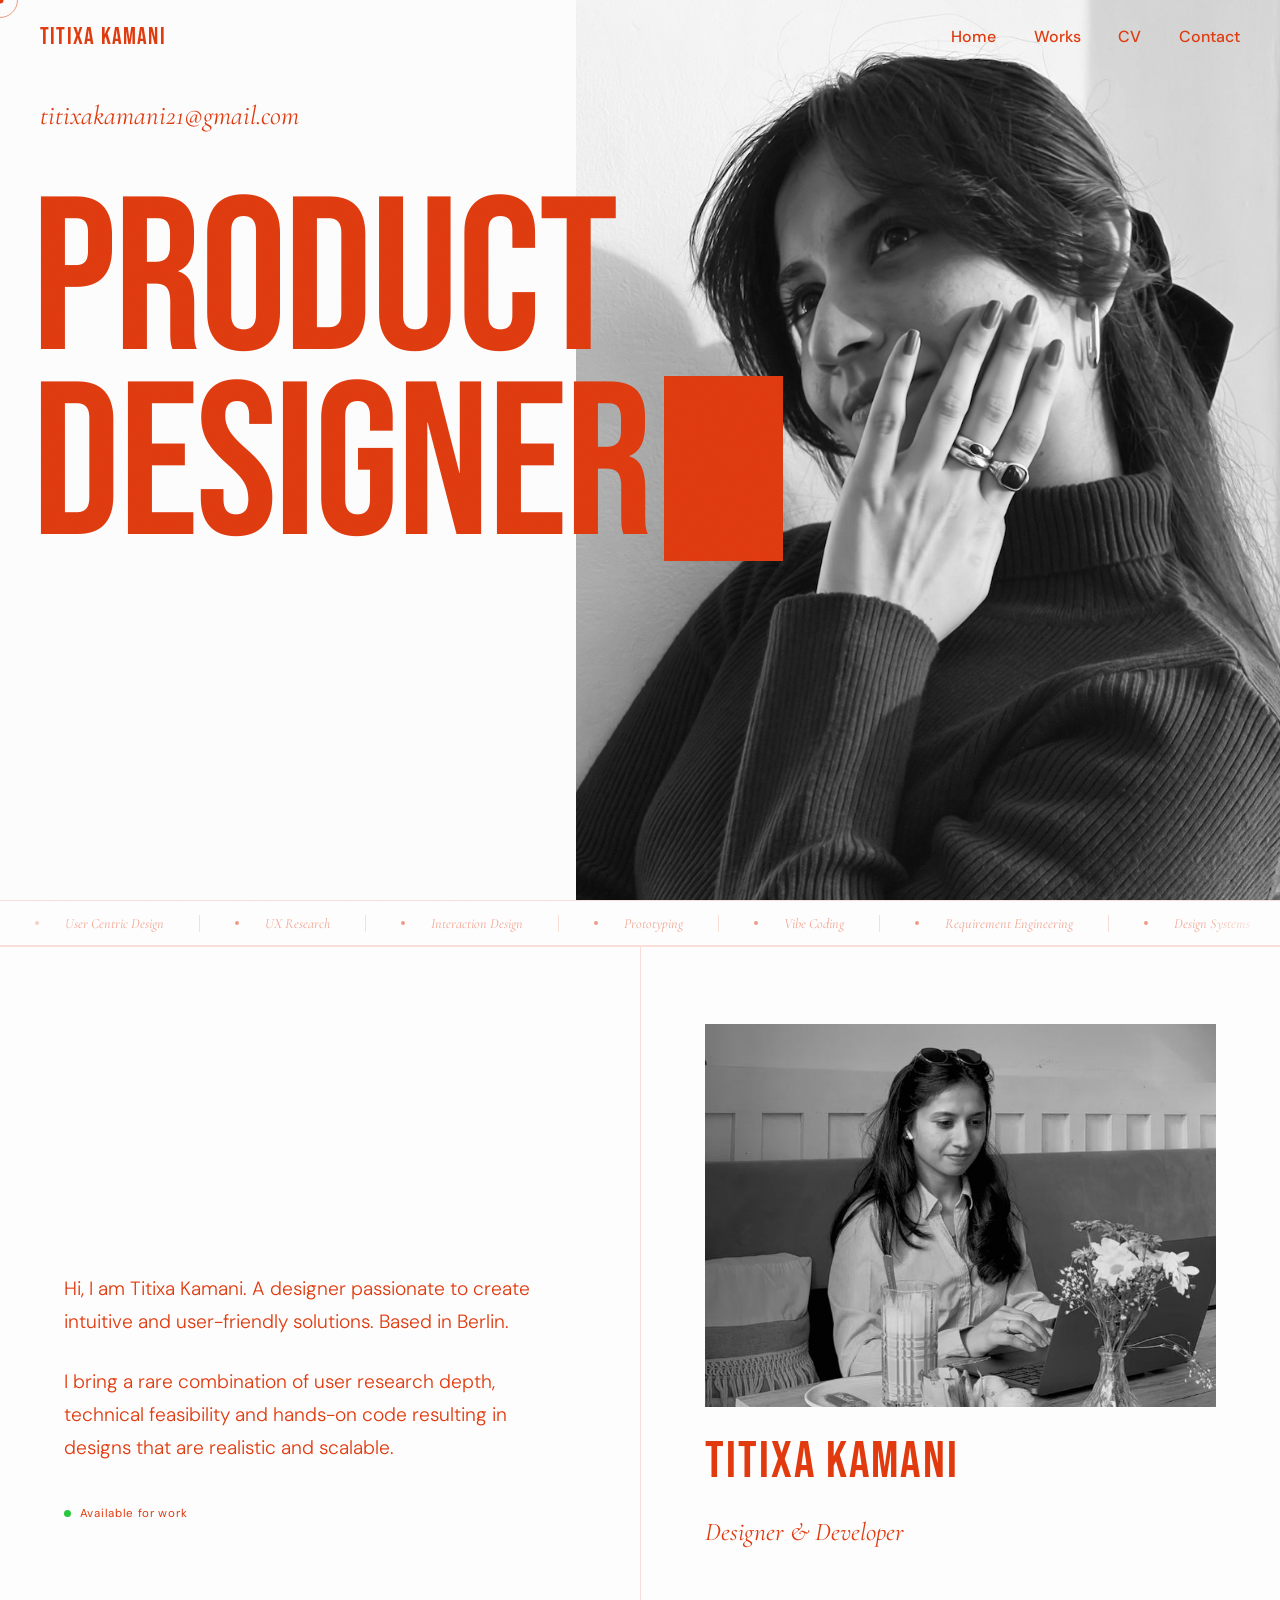
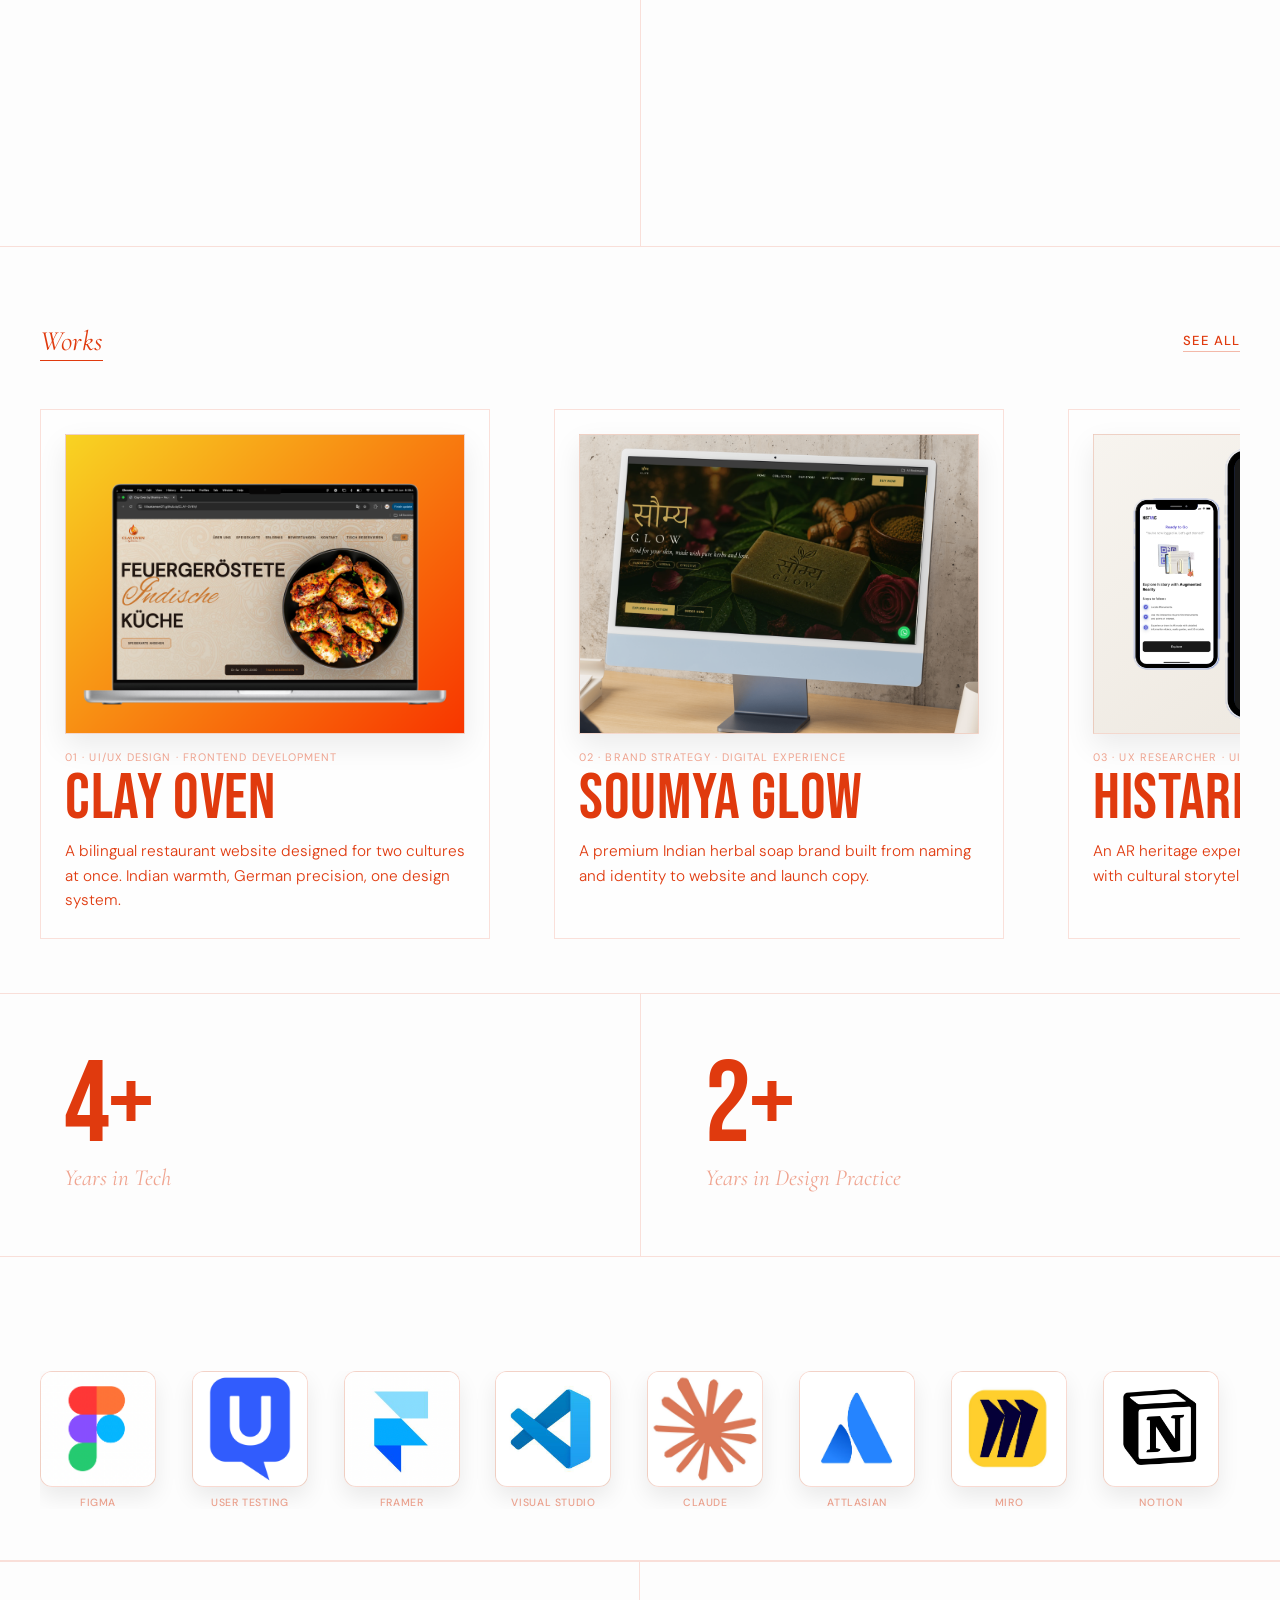
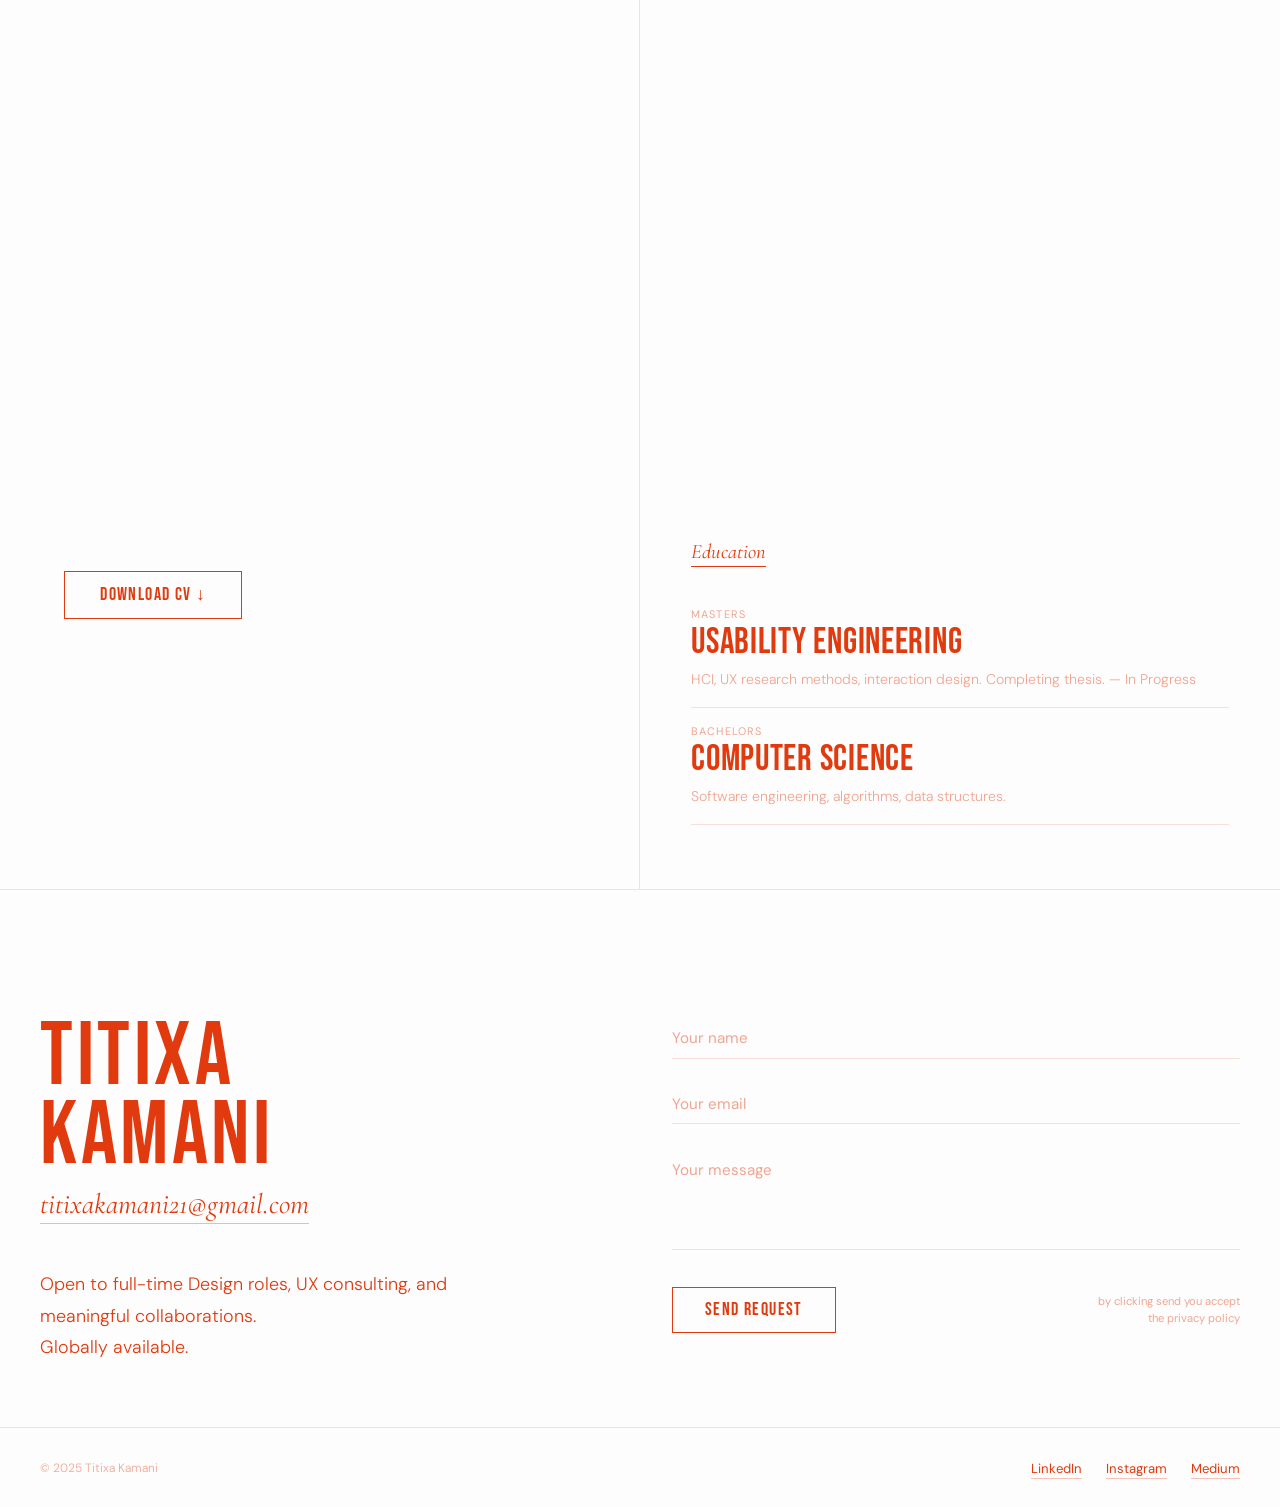
==== commit 8478b8da: "index change" ====
--- a/index.html
+++ b/index.html
@@ -448,7 +448,7 @@
     <img class="info-photo reveal-right" src="titixakamani2.png" alt="Titixa Kamani"
       onerror="this.style.background='#ccc8c0';this.removeAttribute('src');"/>
     <div class="info-name reveal d1">TITIXA KAMANI</div>
-    <div class="info-role reveal d2">UI UX Designer</div>
+    <div class="info-role reveal d2">Designer & Developer</div>
   </div>
 </section>
 
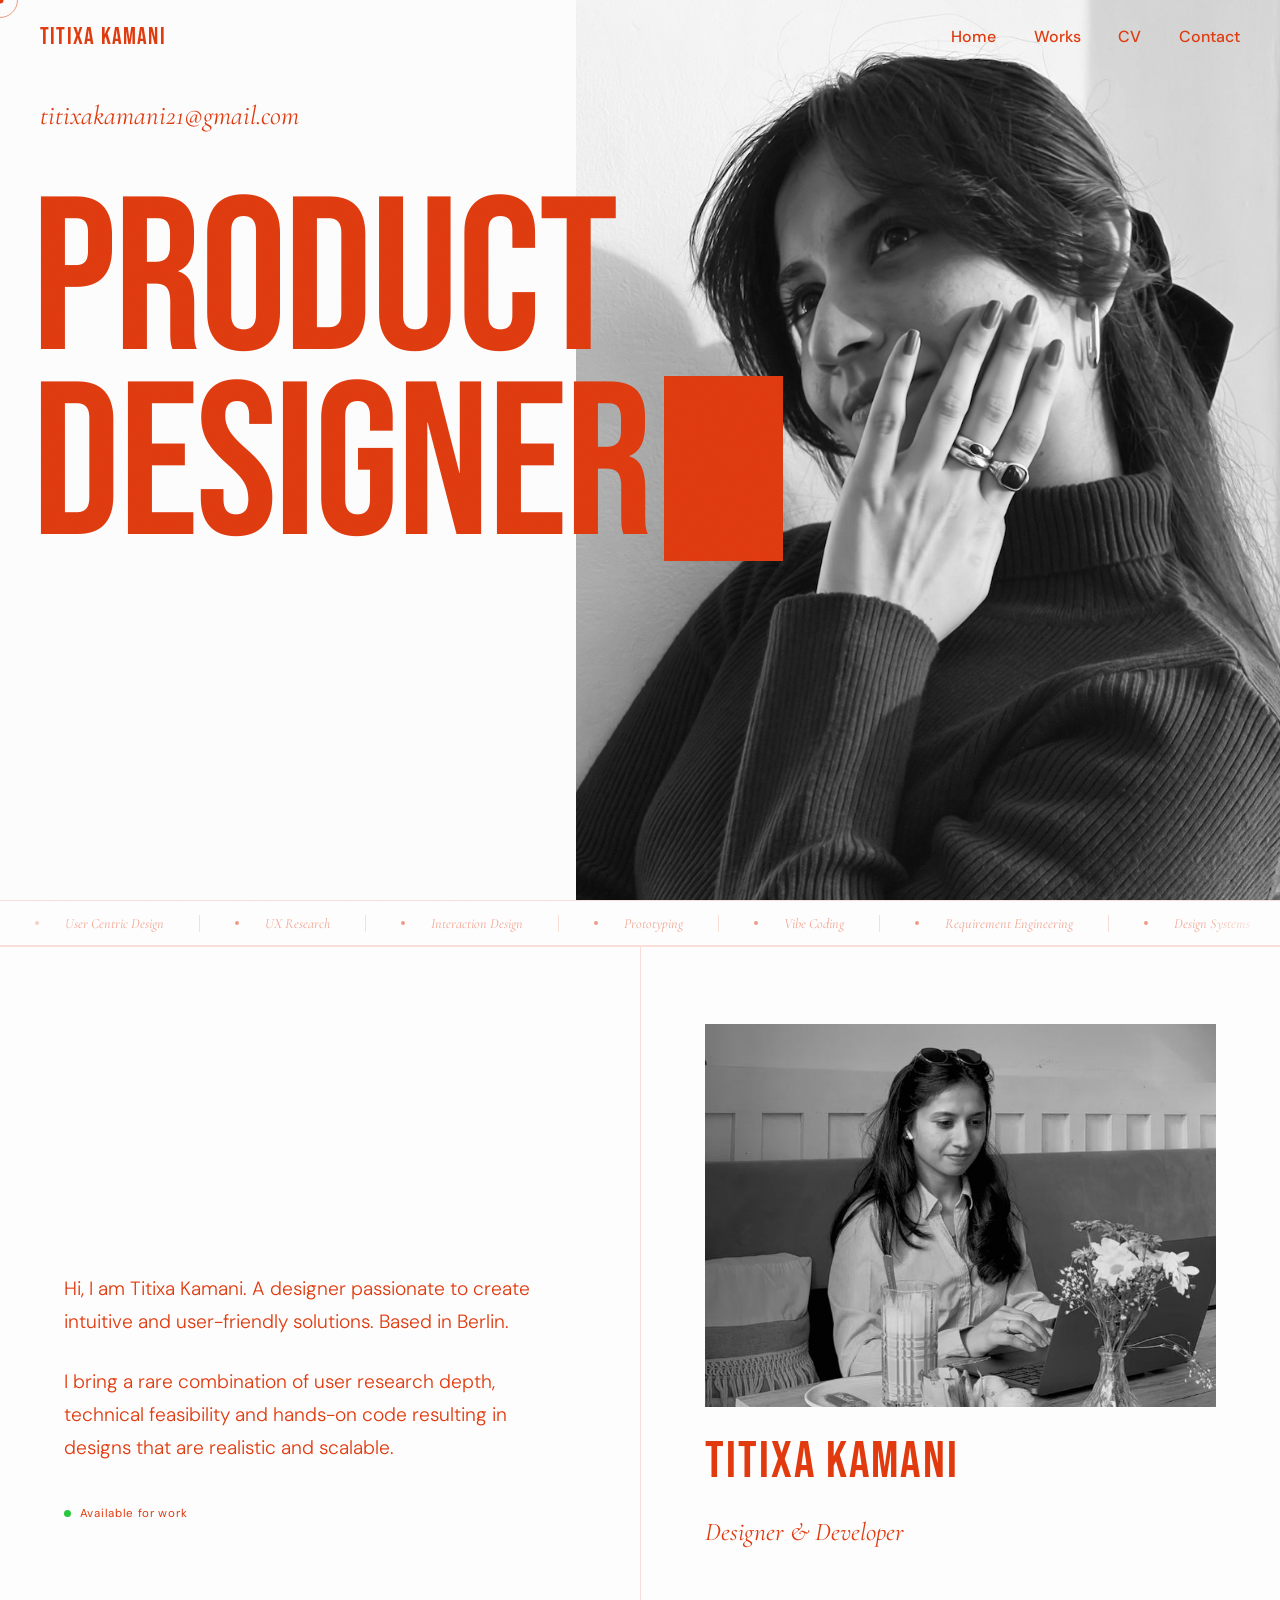
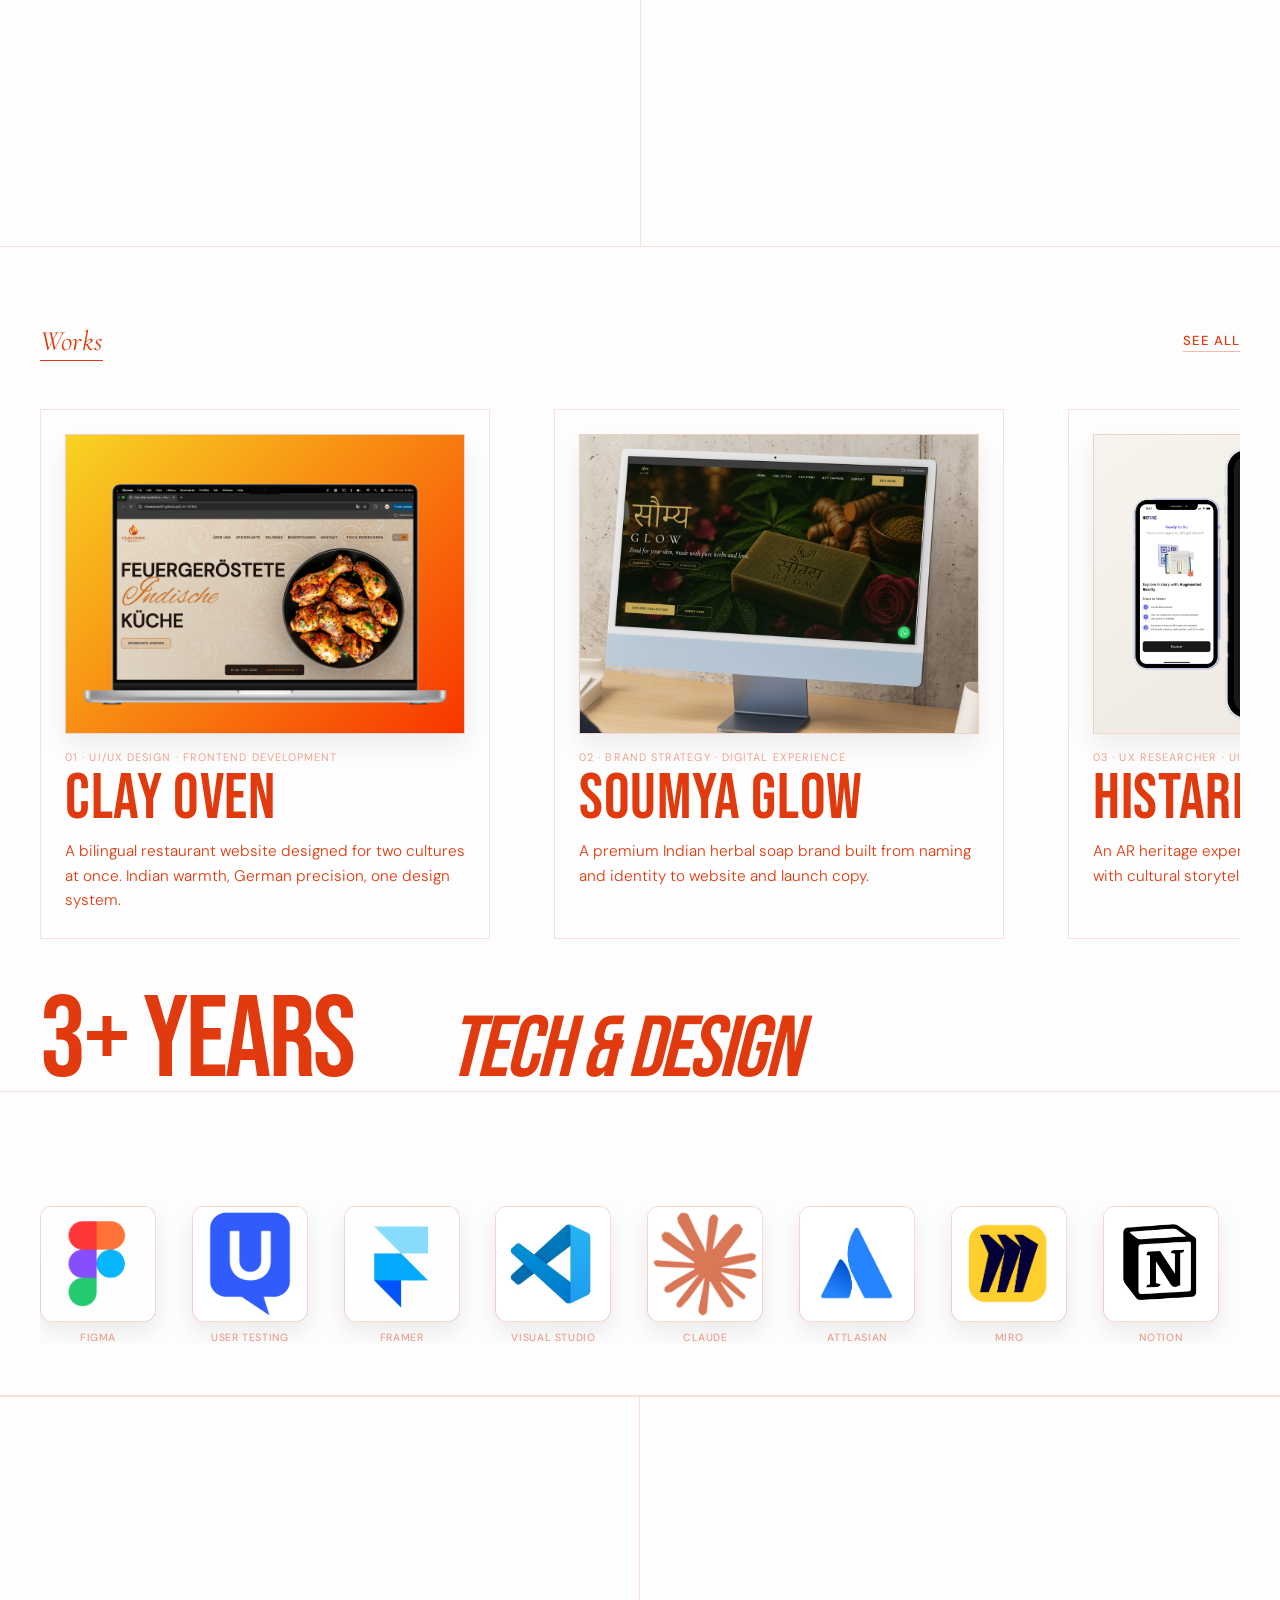
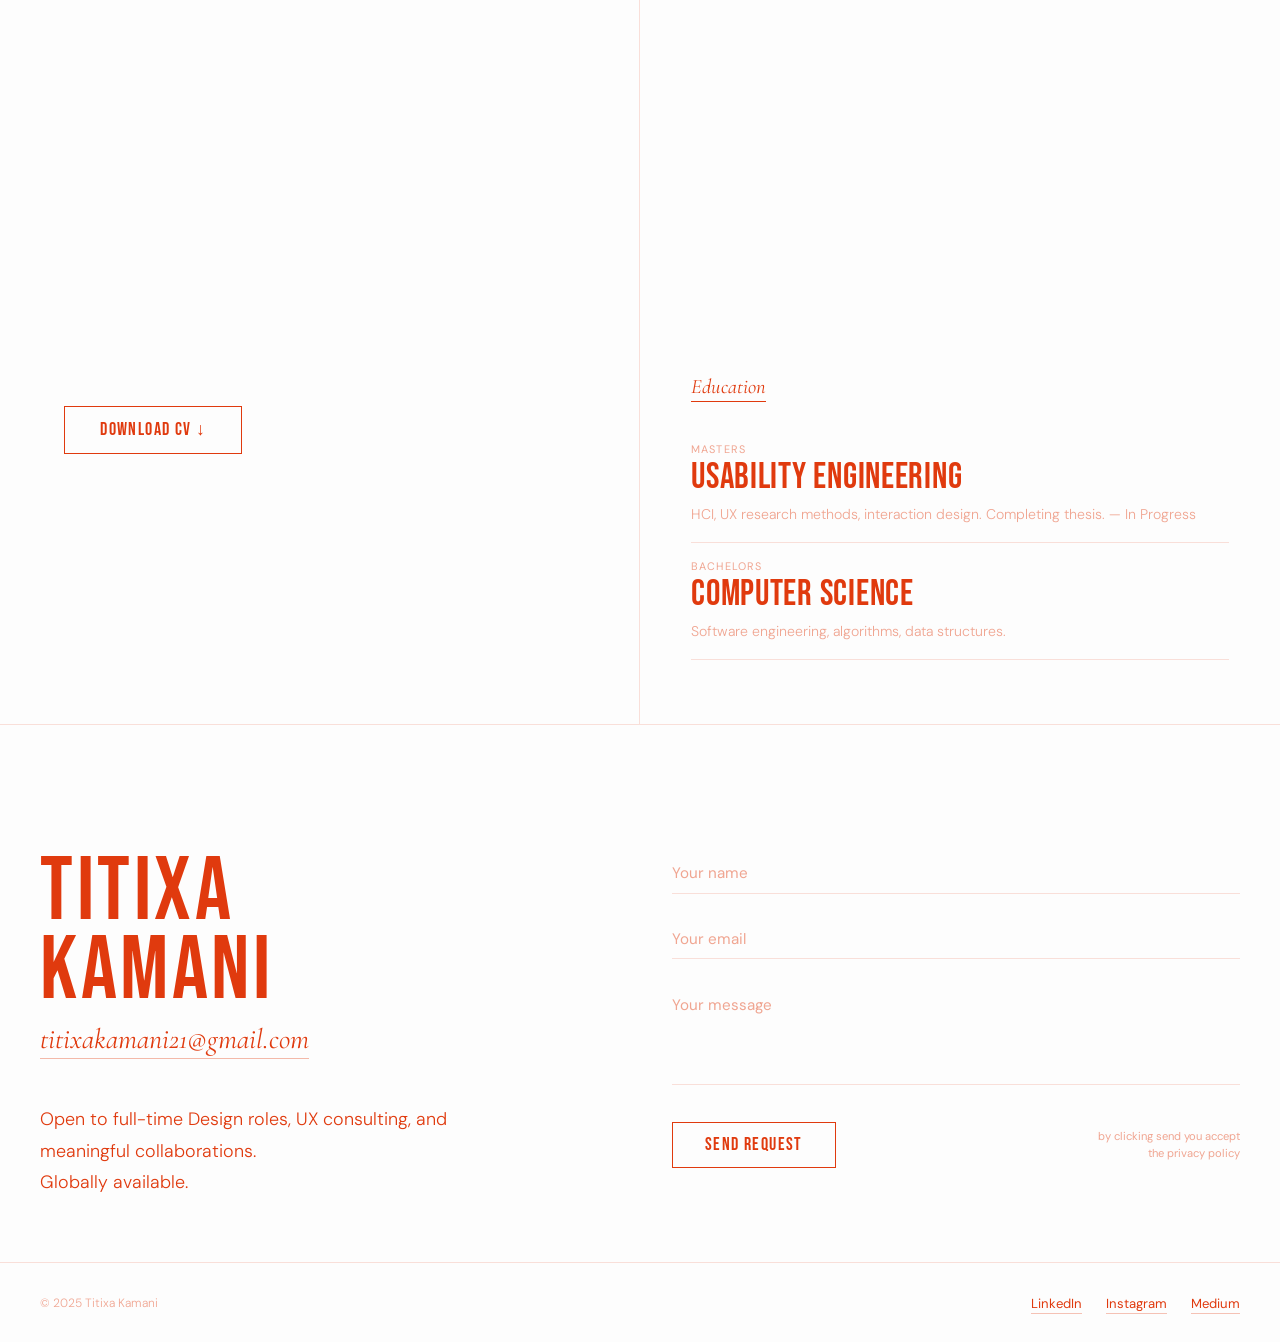
==== commit 8687594d: "exp added" ====
--- a/index.html
+++ b/index.html
@@ -536,18 +536,7 @@
   </div>
 </section>
 
-<!-- STATS STRIP -->
-<section id="stats-strip">
-  <div class="stat-block" id="stat-1">
-    <span class="stat-number">4+</span>
-    <span class="stat-label">Years in Tech</span>
-  </div>
-  <div class="stat-block" id="stat-2">
-    <span class="stat-number">2+</span>
-    <span class="stat-label">Years in Design Practice</span>
-  </div>
-</section>
-
+&nbsp;&nbsp;&nbsp;&nbsp;&nbsp;&nbsp;&nbsp;&nbsp;&nbsp;&nbsp;<span class="stat-number">3+ Years&nbsp;&nbsp;&nbsp;&nbsp;&nbsp; <em style="font-size:0.75em; font-style:italic;">Tech & Design</em></span>
 <!-- TOOLS + PROCESS -->
 <section id="tools">
 
